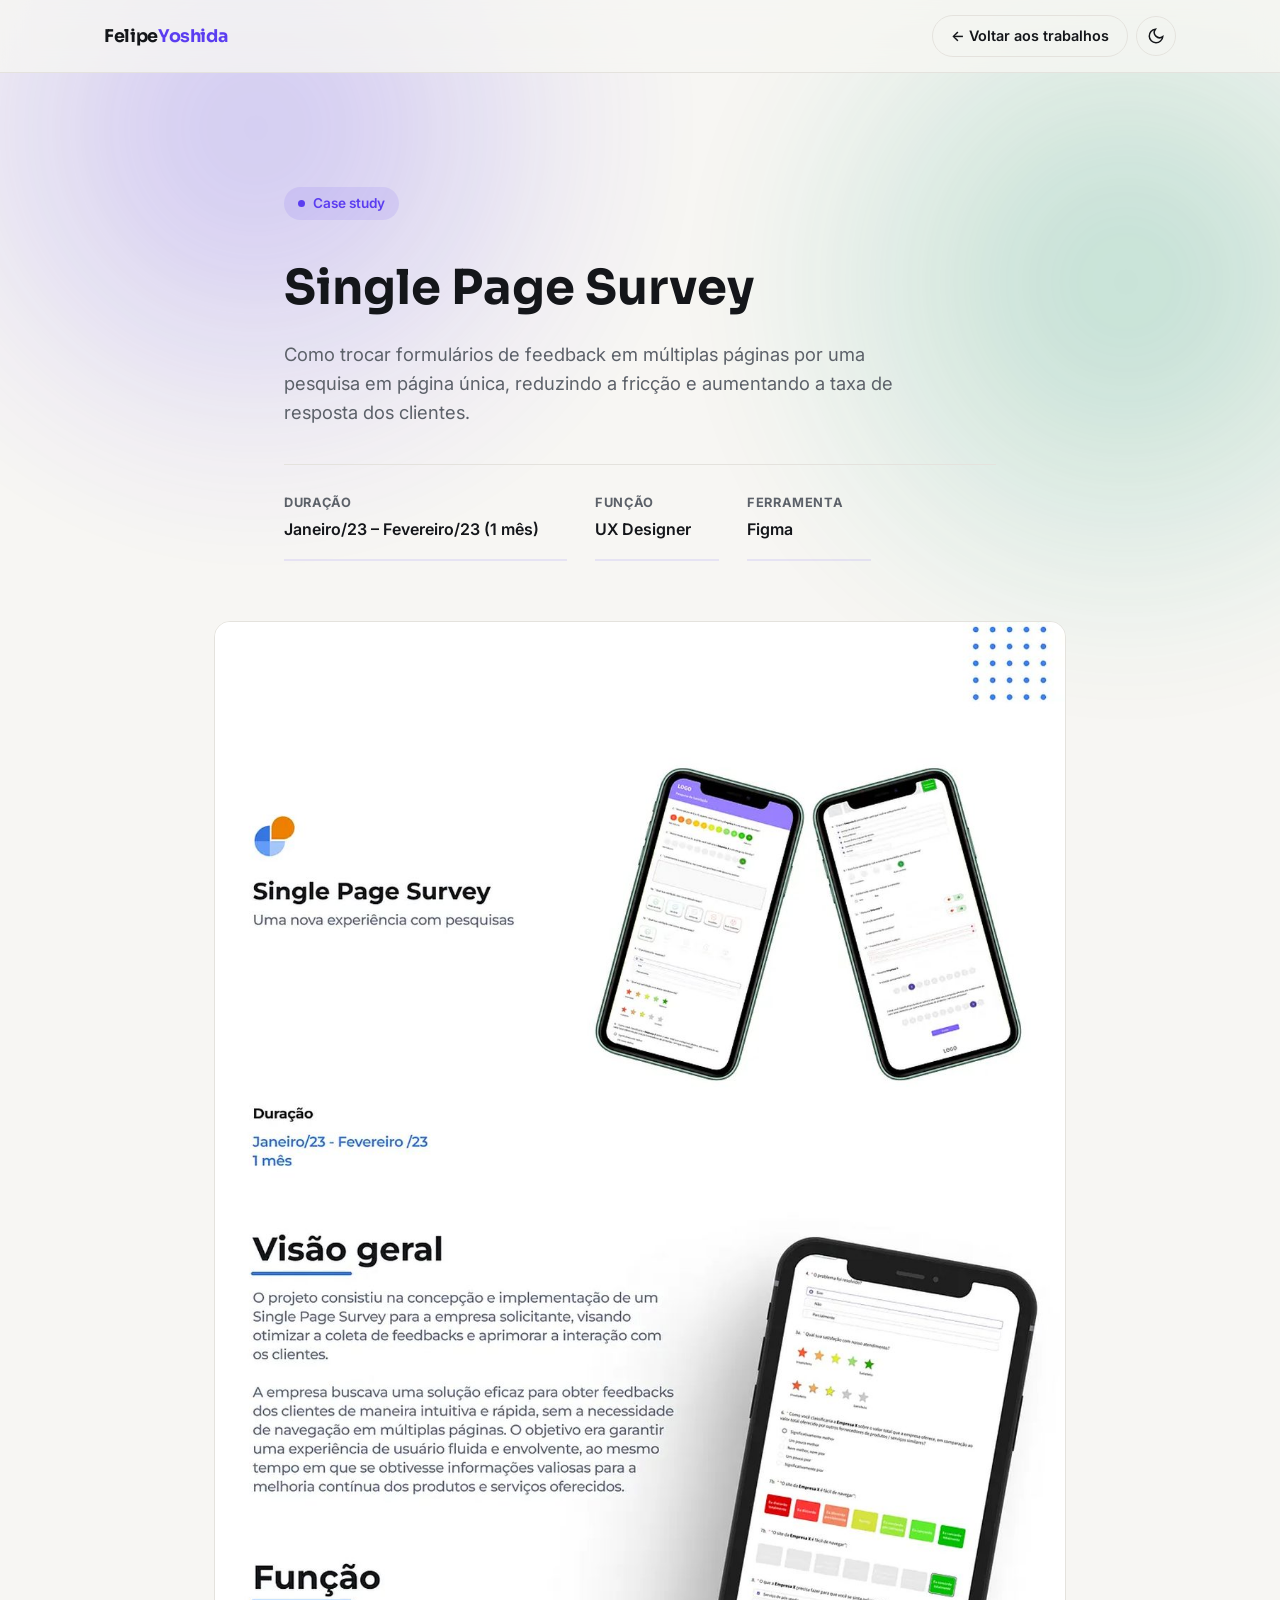
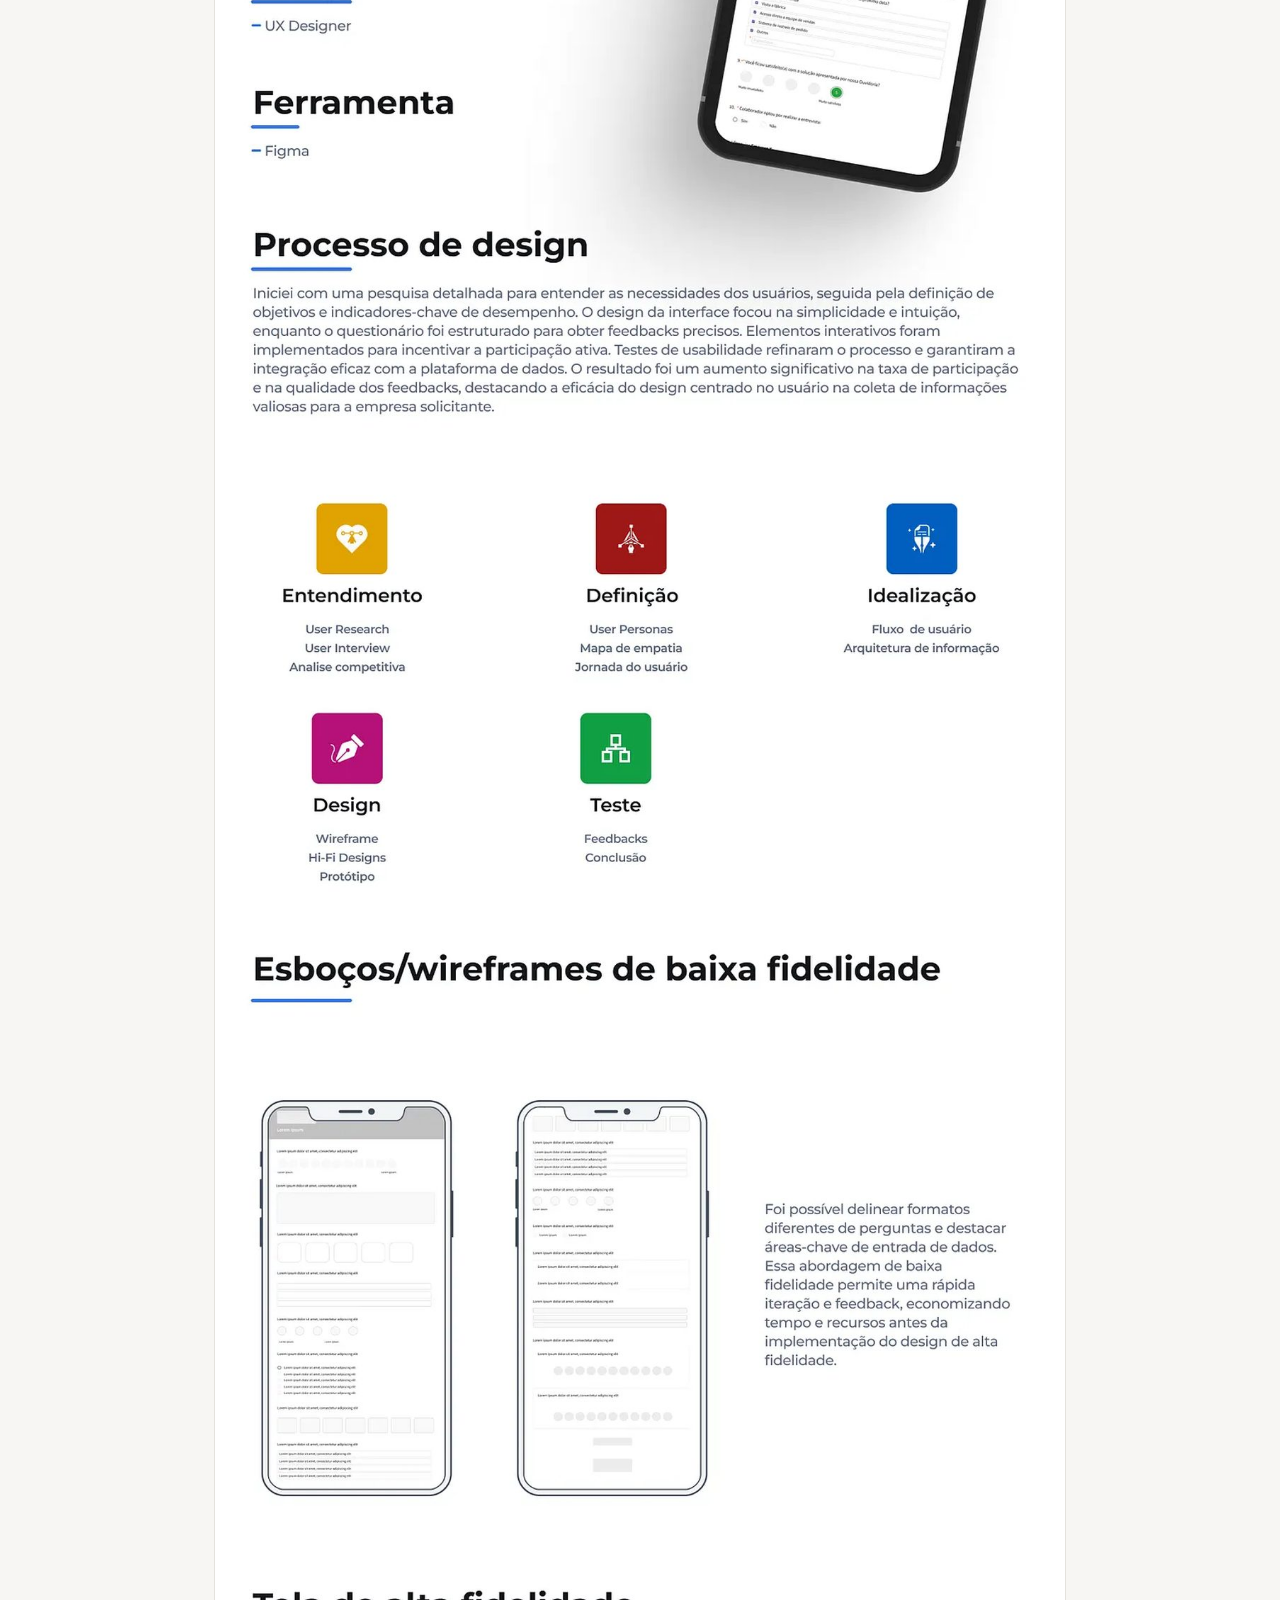
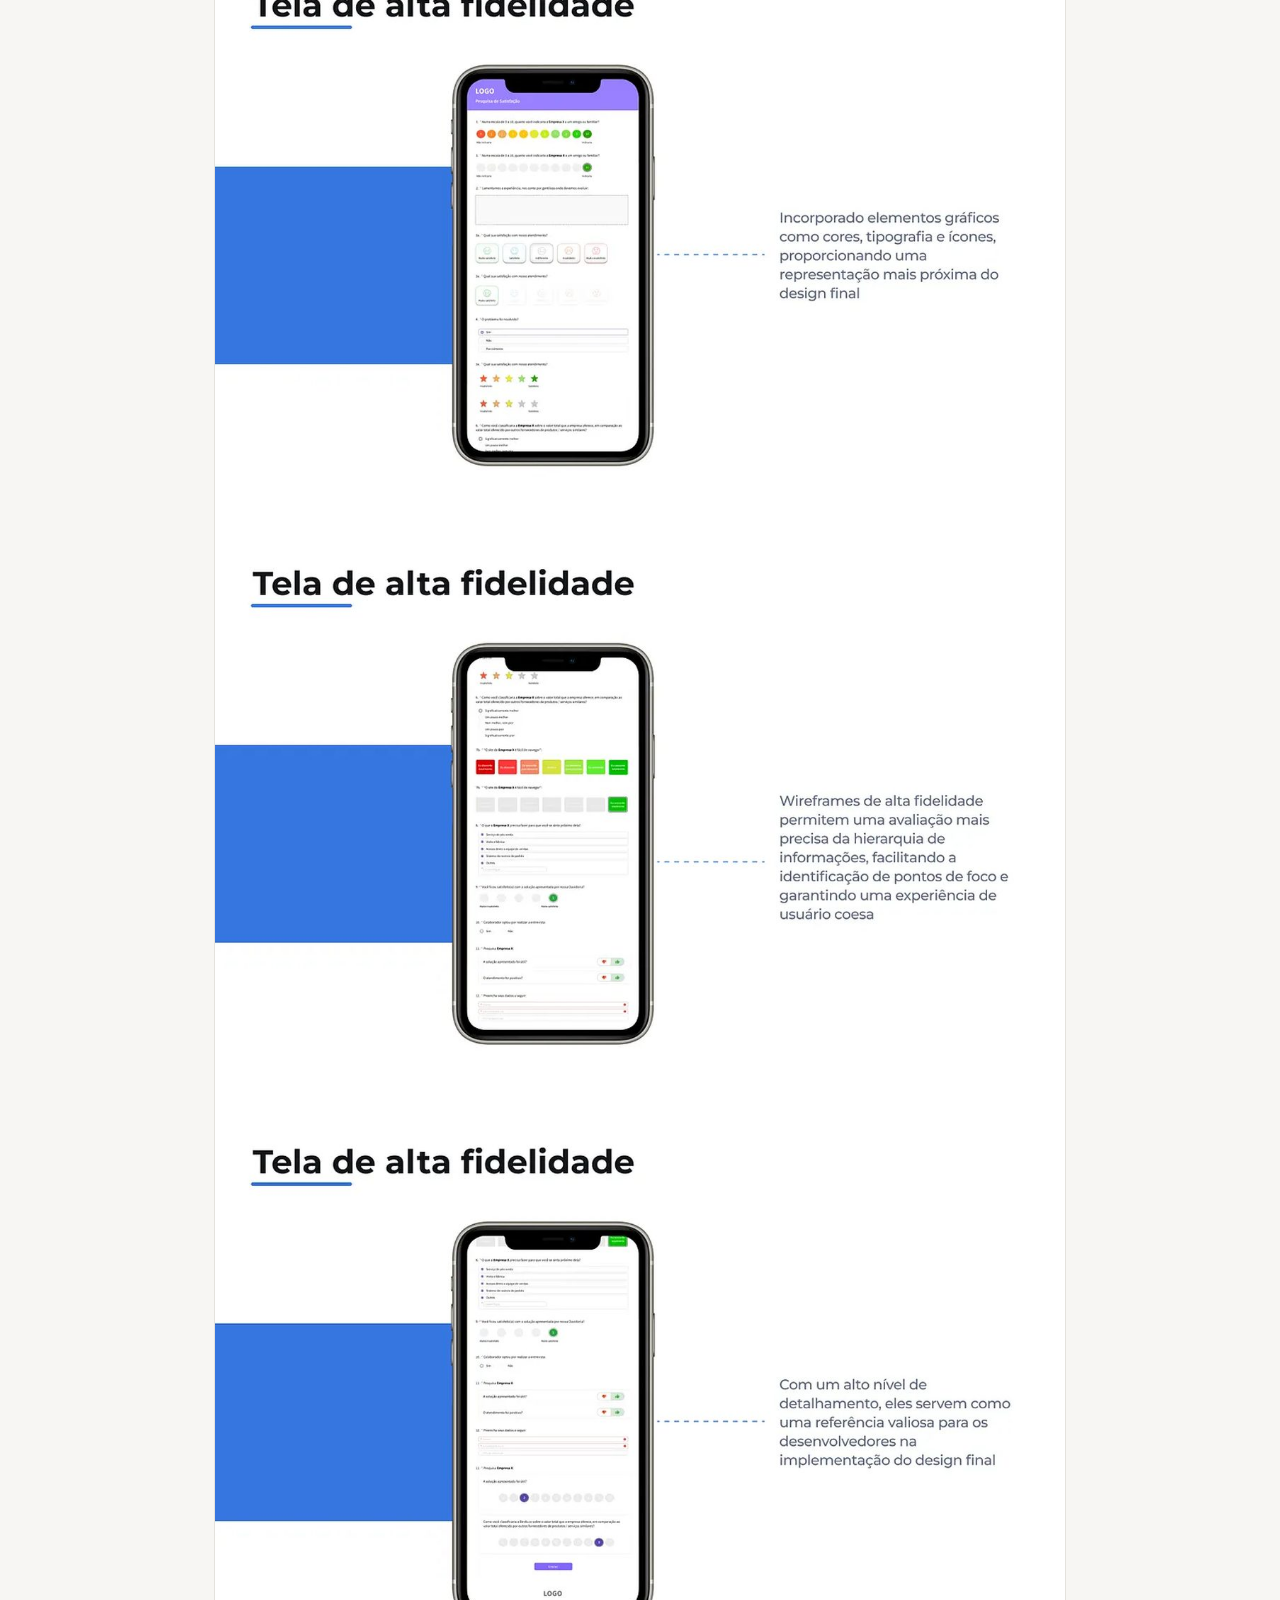
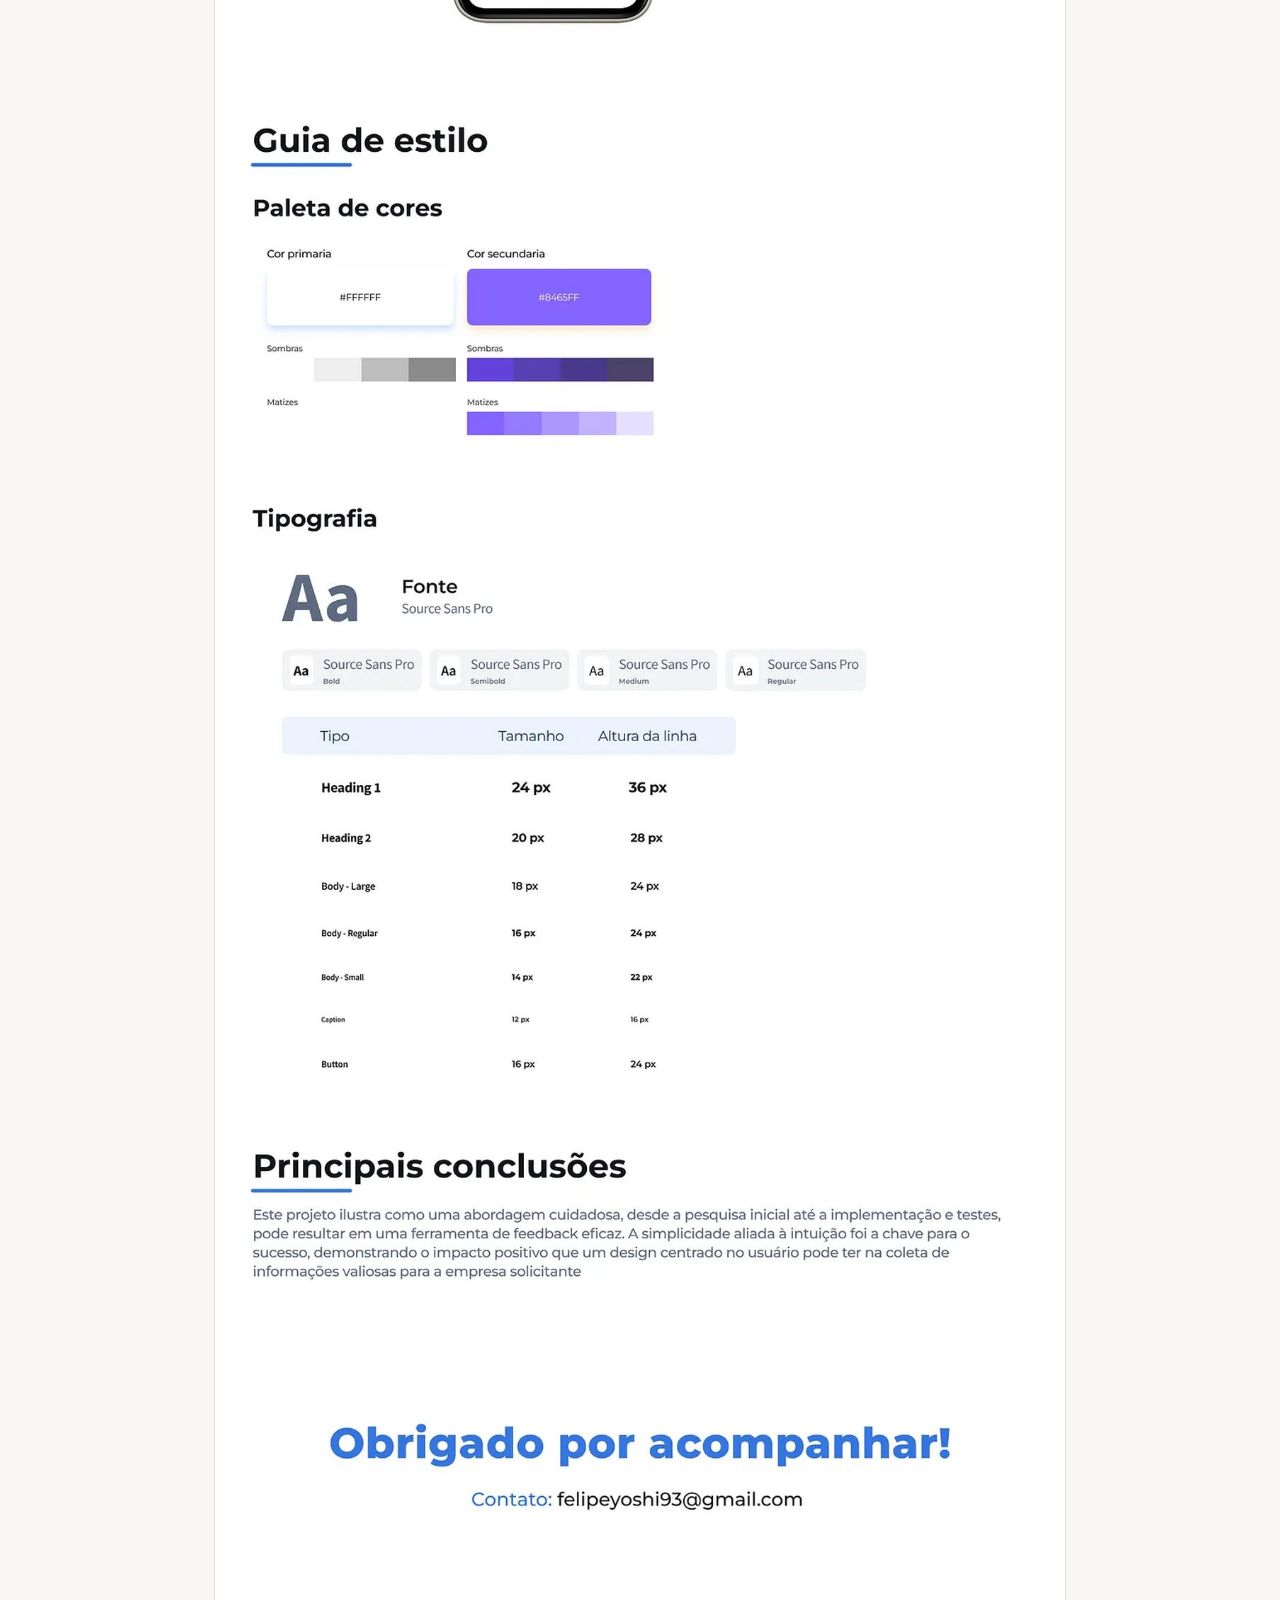
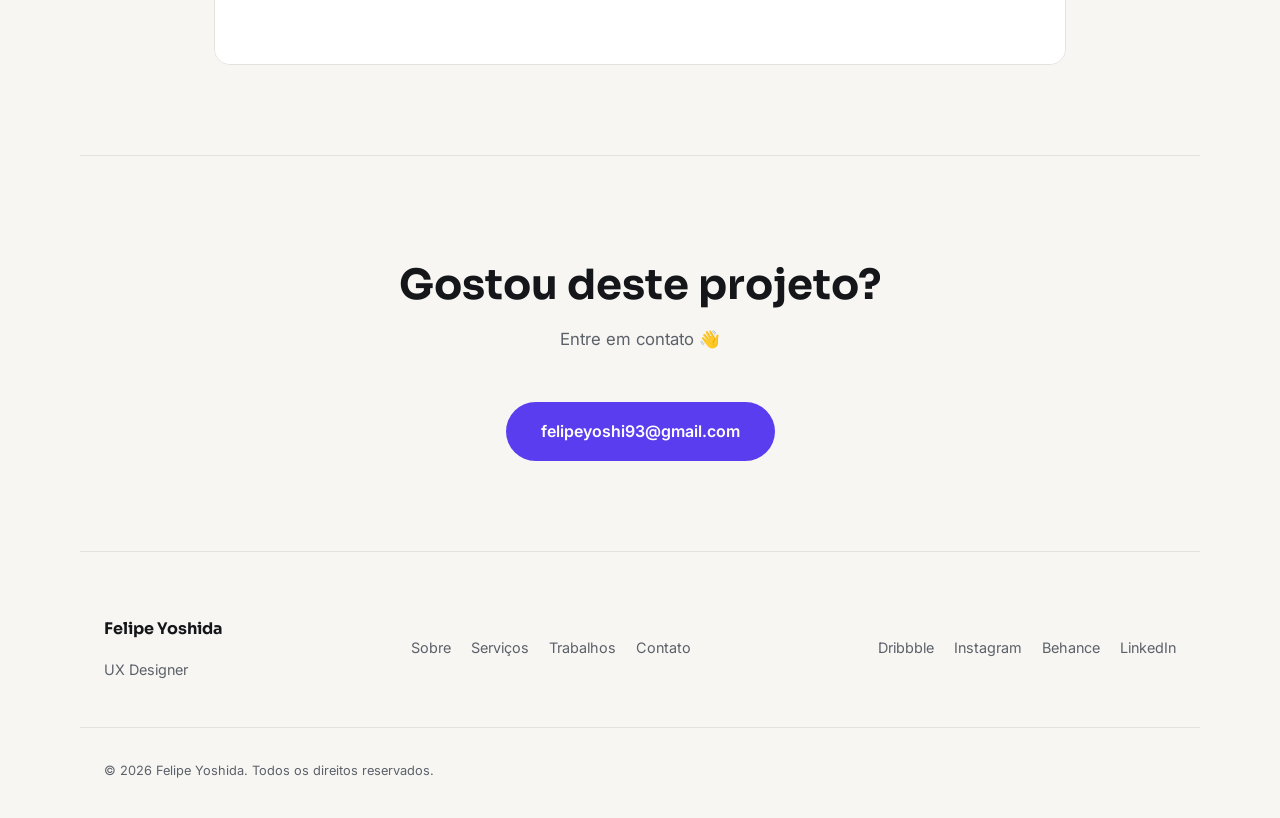
==== trabalhos/projeto-01.html @ 9446026a "Initial commit" ====
<!DOCTYPE html>
<html lang="pt-BR">
<head>
<meta charset="UTF-8">
<meta name="viewport" content="width=device-width, initial-scale=1.0">
<title>Single Page Survey — Case study — Felipe Yoshida</title>
<meta name="description" content="Case study: como um formulário de pesquisa em múltiplas páginas virou uma experiência fluida em página única. Projeto de UX Design por Felipe Yoshida.">

<!-- TROQUE pela URL final do site quando publicar -->
<link rel="canonical" href="https://www.felipeyoshida.com/trabalhos/projeto-01.html">
<meta property="og:type" content="article">
<meta property="og:title" content="Single Page Survey — Case study — Felipe Yoshida">
<meta property="og:description" content="Como um formulário de pesquisa em múltiplas páginas virou uma experiência fluida em página única.">
<meta property="og:url" content="https://www.felipeyoshida.com/trabalhos/projeto-01.html">
<meta property="og:image" content="https://www.felipeyoshida.com/assets/projects/projeto-01-card.jpg">
<meta property="og:locale" content="pt_BR">
<meta name="twitter:card" content="summary_large_image">

<meta name="color-scheme" content="dark light">
<meta name="theme-color" content="#0b0d10" media="(prefers-color-scheme: dark)">
<meta name="theme-color" content="#f7f6f3" media="(prefers-color-scheme: light)">

<link rel="icon" href="data:image/svg+xml,%3Csvg xmlns='http://www.w3.org/2000/svg' viewBox='0 0 32 32'%3E%3Crect width='32' height='32' rx='8' fill='%237c5cff'/%3E%3Ctext x='16' y='22' font-family='sans-serif' font-size='16' font-weight='700' fill='%23ffffff' text-anchor='middle'%3EFY%3C/text%3E%3C/svg%3E">

<link rel="preconnect" href="https://fonts.googleapis.com">
<link rel="preconnect" href="https://fonts.gstatic.com" crossorigin>
<link href="https://fonts.googleapis.com/css2?family=Inter:wght@400;500;600;700;800&family=Sora:wght@600;700;800&display=swap" rel="stylesheet">

<link rel="stylesheet" href="../css/style.css">
</head>
<body>

<a class="skip-link" href="#main-content">Pular para o conteúdo</a>
<div class="scroll-progress" id="scroll-progress" aria-hidden="true"></div>
<div class="noise-overlay" aria-hidden="true"></div>

<header class="site-header">
  <div class="container header-inner">
    <a href="../index.html" class="logo">Felipe<span>Yoshida</span></a>
    <div class="header-actions">
      <a href="../index.html#trabalhos" class="btn btn-ghost case-back">← Voltar aos trabalhos</a>
      <button class="theme-toggle" id="theme-toggle" aria-label="Alternar tema claro/escuro" type="button">
        <svg class="icon icon-sun" viewBox="0 0 24 24" fill="none" stroke="currentColor" stroke-width="2"><circle cx="12" cy="12" r="4"/><path d="M12 2v2M12 20v2M4.9 4.9l1.4 1.4M17.7 17.7l1.4 1.4M2 12h2M20 12h2M4.9 19.1l1.4-1.4M17.7 6.3l1.4-1.4"/></svg>
        <svg class="icon icon-moon" viewBox="0 0 24 24" fill="none" stroke="currentColor" stroke-width="2"><path d="M21 12.8A9 9 0 1 1 11.2 3 7 7 0 0 0 21 12.8Z"/></svg>
      </button>
    </div>
  </div>
</header>

<main id="main-content" tabindex="-1">

  <section class="case-hero container">
    <p class="eyebrow reveal">Case study</p>
    <h1 class="reveal">Single Page Survey</h1>
    <p class="hero-sub reveal">
      Como trocar formulários de feedback em múltiplas páginas por uma pesquisa em página única,
      reduzindo a fricção e aumentando a taxa de resposta dos clientes.
    </p>
    <ul class="about-facts reveal">
      <li><strong>Duração</strong><span>Janeiro/23 – Fevereiro/23 (1 mês)</span></li>
      <li><strong>Função</strong><span>UX Designer</span></li>
      <li><strong>Ferramenta</strong><span>Figma</span></li>
    </ul>
  </section>

  <section class="case-image-section container">
    <img src="../assets/projects/projeto-01-full.jpg" alt="Páginas do case study do projeto Single Page Survey, mostrando visão geral, wireframes de baixa fidelidade, telas de alta fidelidade e guia de estilo." class="case-image reveal" loading="lazy">
  </section>

  <section class="section container contact-section">
    <div class="contact-box reveal">
      <h2>Gostou deste projeto?</h2>
      <p>Entre em contato 👋</p>
      <a href="mailto:felipeyoshi93@gmail.com" class="btn btn-primary btn-lg">felipeyoshi93@gmail.com</a>
    </div>
  </section>

</main>

<footer class="site-footer">
  <div class="container footer-inner">
    <div>
      <p class="footer-name">Felipe Yoshida</p>
      <p class="footer-role">UX Designer</p>
    </div>

    <nav class="footer-nav" aria-label="Navegação do rodapé">
      <a href="../index.html#sobre">Sobre</a>
      <a href="../index.html#servicos">Serviços</a>
      <a href="../index.html#trabalhos">Trabalhos</a>
      <a href="../index.html#contato">Contato</a>
    </nav>

    <div class="footer-social">
      <a href="https://dribbble.com/felipe_yoshida" target="_blank" rel="noopener noreferrer">Dribbble</a>
      <a href="https://www.instagram.com/felipe.tadashi" target="_blank" rel="noopener noreferrer">Instagram</a>
      <a href="https://www.behance.net/felipeyoshida1" target="_blank" rel="noopener noreferrer">Behance</a>
      <a href="https://www.linkedin.com/in/felipe-yoshida" target="_blank" rel="noopener noreferrer">LinkedIn</a>
    </div>
  </div>
  <div class="container footer-bottom">
    <p>© <span id="year"></span> Felipe Yoshida. Todos os direitos reservados.</p>
  </div>
</footer>

<button id="back-to-top" class="back-to-top" aria-label="Voltar ao topo" type="button" hidden>
  <svg viewBox="0 0 24 24" fill="none" stroke="currentColor" stroke-width="2" aria-hidden="true"><path d="M12 19V5M5 12l7-7 7 7"/></svg>
</button>

<script src="../js/script.js"></script>
</body>
</html>
---- css/style.css ----
/* ============================================
   Felipe Yoshida — Portfolio
   ============================================ */

:root {
  --bg: #0b0d10;
  --bg-elevated: #111418;
  --text: #eef0f2;
  --text-muted: #9aa1a9;
  --border: #22262c;
  --accent: #7c5cff;
  --accent-soft: #7c5cff22;
  --accent-text: #0b0d10;
  --accent-2: #4cc9a0;
  --accent-3: #ff6fae;
  --font-display: 'Sora', 'Inter', sans-serif;
  --font-body: 'Inter', sans-serif;
  --radius: 16px;
  --container: 1120px;
  --transition: 0.35s cubic-bezier(.4,0,.2,1);
}

[data-theme="light"] {
  --bg: #f7f6f3;
  --bg-elevated: #ffffff;
  --text: #14161a;
  --text-muted: #5c6169;
  --border: #e4e2dd;
  --accent: #5b3df0;
  --accent-soft: #5b3df01a;
  --accent-text: #ffffff;
  --accent-2: #1f9c74;
  --accent-3: #d94f8c;
}

* { box-sizing: border-box; }
html { scroll-behavior: smooth; }

/* Respeita quem prefere menos movimento na tela (acessibilidade) */
@media (prefers-reduced-motion: reduce) {
  html { scroll-behavior: auto; }
  *, *::before, *::after {
    animation-duration: 0.01ms !important;
    animation-iteration-count: 1 !important;
    transition-duration: 0.01ms !important;
    scroll-behavior: auto !important;
  }
}

/* Link "pular para o conteúdo", só aparece com navegação por teclado */
.skip-link {
  position: fixed;
  top: -60px;
  left: 16px;
  z-index: 1000;
  background: var(--accent);
  color: #fff;
  padding: 12px 20px;
  border-radius: 8px;
  font-weight: 600;
  font-size: 0.9rem;
  transition: top 0.2s ease;
}
.skip-link:focus {
  top: 16px;
}

/* Estado de foco visível e consistente para navegação por teclado */
a:focus-visible,
button:focus-visible {
  outline: 2px solid var(--accent);
  outline-offset: 3px;
  border-radius: 4px;
}

body {
  margin: 0;
  background: var(--bg);
  color: var(--text);
  font-family: var(--font-body);
  line-height: 1.6;
  -webkit-font-smoothing: antialiased;
  transition: background var(--transition), color var(--transition);
}

.container {
  max-width: var(--container);
  margin: 0 auto;
  padding: 0 24px;
}

h1, h2, h3 {
  font-family: var(--font-display);
  font-weight: 700;
  line-height: 1.15;
  margin: 0;
}

a { color: inherit; text-decoration: none; }

.noise-overlay {
  position: fixed;
  inset: 0;
  pointer-events: none;
  z-index: 0;
  overflow: hidden;
  opacity: .8;
}
.noise-overlay::before,
.noise-overlay::after {
  content: "";
  position: absolute;
  width: 60vmax;
  height: 60vmax;
  border-radius: 50%;
  filter: blur(80px);
  opacity: .35;
  will-change: transform;
}
.noise-overlay::before {
  top: -20vmax;
  left: -10vmax;
  background: radial-gradient(circle, var(--accent), transparent 70%);
  animation: mesh-drift-a 26s ease-in-out infinite;
}
.noise-overlay::after {
  top: -8vmax;
  right: -18vmax;
  background: radial-gradient(circle, var(--accent-2), transparent 70%);
  animation: mesh-drift-b 32s ease-in-out infinite;
}
@keyframes mesh-drift-a {
  0%, 100% { transform: translate(0, 0) scale(1); }
  50% { transform: translate(6vmax, 8vmax) scale(1.1); }
}
@keyframes mesh-drift-b {
  0%, 100% { transform: translate(0, 0) scale(1); }
  50% { transform: translate(-7vmax, 6vmax) scale(1.05); }
}

/* ---------- Header ---------- */
.site-header {
  position: sticky;
  top: 0;
  z-index: 100;
  backdrop-filter: blur(14px);
  background: var(--bg); /* fallback para navegadores sem suporte a color-mix() */
  background: color-mix(in srgb, var(--bg) 78%, transparent);
  border-bottom: 1px solid var(--border);
}

.header-inner {
  display: flex;
  align-items: center;
  justify-content: space-between;
  height: 72px;
}

.logo {
  font-family: var(--font-display);
  font-weight: 700;
  font-size: 1.1rem;
  letter-spacing: -0.02em;
}
.logo span { color: var(--accent); }

.main-nav {
  display: flex;
  align-items: center;
  gap: 32px;
  font-size: 0.95rem;
  font-weight: 500;
}

.main-nav a {
  color: var(--text-muted);
  transition: color var(--transition);
}
.main-nav a:hover { color: var(--text); }
.main-nav a.active:not(.nav-cta) { color: var(--accent); }

.nav-cta {
  color: var(--text) !important;
  background: var(--bg-elevated);
  border: 1px solid var(--border);
  padding: 8px 18px;
  border-radius: 999px;
}
.nav-cta:hover { border-color: var(--accent); }

.header-actions {
  display: flex;
  align-items: center;
  gap: 8px;
}

.theme-toggle, .menu-toggle {
  background: none;
  border: 1px solid var(--border);
  border-radius: 999px;
  width: 40px;
  height: 40px;
  display: flex;
  align-items: center;
  justify-content: center;
  cursor: pointer;
  color: var(--text);
}

.theme-toggle .icon { width: 18px; height: 18px; }
.theme-toggle .icon-moon { display: none; }
[data-theme="light"] .theme-toggle .icon-sun { display: none; }
[data-theme="light"] .theme-toggle .icon-moon { display: block; }

.menu-toggle {
  display: none;
  flex-direction: column;
  gap: 4px;
}
.menu-toggle span {
  width: 18px;
  height: 2px;
  background: var(--text);
  border-radius: 2px;
  transition: var(--transition);
}

/* ---------- Scroll progress bar ---------- */
.scroll-progress {
  position: fixed;
  top: 0;
  left: 0;
  height: 3px;
  width: 0%;
  background: var(--accent);
  z-index: 200;
  transition: width 0.1s linear;
}

/* ---------- Hero ---------- */
.hero {
  position: relative;
  z-index: 1;
  padding: 140px 24px 100px;
  max-width: 900px;
  overflow: visible;
}

.hero-visual {
  position: absolute;
  top: 90px;
  right: -20px;
  width: 280px;
  opacity: 0.95;
  filter: drop-shadow(0 30px 60px rgba(0,0,0,0.25));
  transform: rotate(4deg);
  animation: hero-float 6s ease-in-out infinite;
}
@keyframes hero-float {
  0%, 100% { transform: rotate(4deg) translateY(0); }
  50% { transform: rotate(4deg) translateY(-14px); }
}
.hero-visual svg {
  width: 100%;
  height: auto;
  display: block;
  border-radius: var(--radius);
}
@media (max-width: 1180px) {
  .hero-visual { display: none; }
}

.eyebrow {
  display: inline-flex;
  align-items: center;
  gap: 8px;
  font-size: 0.85rem;
  font-weight: 600;
  color: var(--accent);
  background: var(--accent-soft);
  padding: 6px 14px;
  border-radius: 999px;
  margin-bottom: 24px;
}
.eyebrow::before {
  content: "";
  width: 7px; height: 7px;
  background: var(--accent);
  border-radius: 50%;
}

.hero h1 {
  font-size: clamp(2.2rem, 5vw, 3.6rem);
  letter-spacing: -0.02em;
}
.highlight { color: var(--accent); }

.hero-sub {
  margin-top: 24px;
  font-size: 1.15rem;
  color: var(--text-muted);
  max-width: 620px;
}

.hero-actions {
  display: flex;
  gap: 16px;
  margin-top: 36px;
  flex-wrap: wrap;
}

.btn {
  display: inline-flex;
  align-items: center;
  justify-content: center;
  padding: 14px 28px;
  border-radius: 999px;
  font-weight: 600;
  font-size: 0.95rem;
  transition: transform var(--transition), background var(--transition), border-color var(--transition);
  border: 1px solid transparent;
}
.btn:hover { transform: translateY(-2px); }

.btn-primary {
  background: var(--accent);
  color: var(--accent-text);
}
.btn-primary:hover { opacity: 0.92; }

.btn-ghost {
  border-color: var(--border);
  color: var(--text);
}
.btn-ghost:hover { border-color: var(--accent); }

.btn-lg { padding: 16px 34px; font-size: 1rem; }

.cv-link {
  display: inline-flex;
  align-items: center;
  gap: 8px;
  padding: 14px 8px;
  font-weight: 600;
  font-size: 0.95rem;
  color: var(--text-muted);
  border-bottom: 1px solid transparent;
  transition: color var(--transition), border-color var(--transition), transform var(--transition);
}
.cv-link svg { width: 18px; height: 18px; flex-shrink: 0; }
.cv-link:hover {
  color: var(--accent);
  border-color: var(--accent);
  transform: translateY(-2px);
}

.hero-meta {
  margin-top: 40px;
  display: flex;
  align-items: center;
  gap: 10px;
  color: var(--text-muted);
  font-size: 0.9rem;
}
.hero-meta a { border-bottom: 1px solid var(--border); }
.hero-meta a:hover { border-color: var(--accent); color: var(--accent); }
.divider { opacity: 0.5; }

/* ---------- Faixa "marquee" de destaques ---------- */
.marquee {
  position: relative;
  z-index: 1;
  overflow: hidden;
  border-top: 1px solid var(--border);
  border-bottom: 1px solid var(--border);
  background: var(--bg-elevated);
  padding: 18px 0;
}
.marquee-track {
  display: flex;
  align-items: center;
  gap: 16px;
  width: max-content;
  white-space: nowrap;
  animation: marquee-scroll 32s linear infinite;
}
.marquee-track span {
  font-family: var(--font-display);
  font-size: 0.95rem;
  font-weight: 600;
  color: var(--text-muted);
  letter-spacing: 0.02em;
}
.marquee-dot { color: var(--accent); font-weight: 700; }
@keyframes marquee-scroll {
  from { transform: translateX(0); }
  to { transform: translateX(-50%); }
}

/* ---------- Sections ---------- */
.section {
  position: relative;
  z-index: 1;
  padding: 90px 24px;
  border-top: 1px solid var(--border);
}

.section-head {
  margin-bottom: 48px;
  max-width: 640px;
}

.section-num {
  display: block;
  font-family: var(--font-display);
  font-size: 0.85rem;
  color: var(--accent);
  font-weight: 700;
  margin-bottom: 12px;
  letter-spacing: 0.05em;
}

.section-head h2 {
  font-size: clamp(1.8rem, 3.5vw, 2.6rem);
}

.section-lede {
  margin-top: 14px;
  color: var(--text-muted);
  font-size: 1.05rem;
}

.section-head--split {
  display: flex;
  align-items: center;
  justify-content: space-between;
  gap: 40px;
  max-width: none;
}
.section-head--split > div:first-child { max-width: 520px; }

.section-visual {
  flex-shrink: 0;
  width: 220px;
}
.section-visual svg {
  width: 100%;
  height: auto;
  display: block;
  filter: drop-shadow(0 20px 40px rgba(0,0,0,0.18));
}
@media (max-width: 900px) {
  .section-head--split { flex-direction: column; align-items: flex-start; }
  .section-visual { display: none; }
}

/* ---------- About ---------- */
.about-grid {
  display: grid;
  grid-template-columns: 300px 1fr;
  gap: 48px;
  align-items: start;
}

.about-photo-wrap {
  position: relative;
}
.about-photo-wrap::before {
  content: "";
  position: absolute;
  top: 20px;
  left: -20px;
  width: 100%;
  height: 100%;
  border-radius: var(--radius);
  background-image: radial-gradient(var(--accent) 1.6px, transparent 1.6px);
  background-size: 14px 14px;
  opacity: 0.35;
  z-index: -1;
}
.about-photo {
  border-radius: var(--radius);
  overflow: hidden;
  border: 1px solid var(--border);
  background: var(--bg-elevated);
  position: relative;
}
.about-photo img {
  width: 100%;
  display: block;
  aspect-ratio: 4 / 3.7;
  object-fit: cover;
  filter: grayscale(1) contrast(1.02);
}

.about-content {
  display: flex;
  flex-direction: column;
  gap: 32px;
}

.about-text {
  font-size: 1.1rem;
  color: var(--text-muted);
}
.about-text em { color: var(--text); font-style: normal; opacity: 0.7; font-size: 0.95rem; }

.about-facts {
  list-style: none;
  margin: 0;
  padding: 0;
  display: flex;
  flex-wrap: wrap;
  gap: 28px;
}
.about-facts li {
  display: flex;
  flex-direction: column;
  gap: 4px;
  padding-bottom: 16px;
  padding-right: 28px;
  border-bottom: 2px solid var(--accent-soft);
}
.about-facts strong {
  font-size: 0.8rem;
  text-transform: uppercase;
  letter-spacing: 0.05em;
  color: var(--text-muted);
}
.about-facts span { font-weight: 600; }

/* Tint alternado entre seções, pra dar mais ritmo à página.
   Essa seção tem um .container aninhado dentro dela (em vez de acumular
   as duas classes no mesmo elemento) para o fundo poder ir de ponta a
   ponta da tela; por isso zeramos o padding horizontal duplicado aqui. */
.section-tint {
  background: var(--bg-elevated);
  padding-left: 0;
  padding-right: 0;
}

/* ---------- Experiência (timeline) ---------- */
.experience {
  margin-top: 64px;
  padding-top: 48px;
  border-top: 1px solid var(--border);
}
.experience-title {
  font-family: var(--font-body);
  font-size: 0.85rem;
  font-weight: 700;
  text-transform: uppercase;
  letter-spacing: 0.08em;
  color: var(--text-muted);
  margin: 0 0 32px;
}
.timeline {
  list-style: none;
  margin: 0;
  padding: 0;
  position: relative;
}
.timeline::before {
  content: "";
  position: absolute;
  left: 5px;
  top: 6px;
  bottom: 6px;
  width: 2px;
  background: var(--border);
}
.timeline-item {
  position: relative;
  padding-left: 32px;
  padding-bottom: 32px;
}
.timeline-item:last-child { padding-bottom: 0; }
.timeline-marker {
  position: absolute;
  left: 0;
  top: 4px;
  width: 12px;
  height: 12px;
  border-radius: 50%;
  background: var(--accent);
  border: 3px solid var(--bg);
  box-shadow: 0 0 0 2px var(--border);
}
.timeline-head {
  display: flex;
  align-items: baseline;
  gap: 12px;
  flex-wrap: wrap;
}
.timeline-head strong { font-size: 1.05rem; }
.timeline-period {
  font-size: 0.82rem;
  color: var(--text-muted);
  white-space: nowrap;
}
.timeline-content p {
  margin: 6px 0 0;
  color: var(--text-muted);
  font-size: 0.95rem;
}

.role-highlights {
  display: grid;
  grid-template-columns: 1fr 1fr;
  gap: 10px;
  margin-top: 16px;
}
@media (max-width: 640px) {
  .role-highlights { grid-template-columns: 1fr; }
}
.role-highlight {
  display: flex;
  align-items: flex-start;
  gap: 10px;
  padding: 12px 14px;
  border-radius: 12px;
  border: 1px solid var(--border);
  background: var(--bg-elevated);
}
.role-highlight-icon {
  flex-shrink: 0;
  width: 30px;
  height: 30px;
  border-radius: 8px;
  background: var(--accent-soft);
  color: var(--accent);
  display: flex;
  align-items: center;
  justify-content: center;
}
.role-highlight-icon svg { width: 16px; height: 16px; }
.role-highlight span:last-child {
  font-size: 0.85rem;
  color: var(--text);
  line-height: 1.4;
}

/* ---------- Certificados ---------- */
.certifications {
  margin-top: 48px;
  padding-top: 48px;
  border-top: 1px solid var(--border);
}
.cert-list {
  list-style: none;
  margin: 0;
  padding: 0;
  display: flex;
  flex-wrap: wrap;
  gap: 12px;
}
.cert-chip {
  display: inline-flex;
  align-items: center;
  gap: 8px;
  padding: 10px 18px;
  border-radius: 999px;
  border: 1px solid var(--border);
  background: var(--bg-elevated);
  font-size: 0.88rem;
  font-weight: 500;
  color: var(--text);
  transition: border-color var(--transition), transform var(--transition);
}
.cert-chip:hover {
  border-color: var(--accent);
  transform: translateY(-2px);
}
.cert-chip svg {
  width: 16px;
  height: 16px;
  color: var(--accent);
  flex-shrink: 0;
}

/* ---------- Figma no dia a dia ---------- */
.figma-grid {
  display: grid;
  grid-template-columns: repeat(3, 1fr);
  gap: 20px;
  margin-top: 48px;
}
.figma-card {
  background: var(--bg);
  border: 1px solid var(--border);
  border-radius: var(--radius);
  padding: 28px;
  transition: transform var(--transition), border-color var(--transition), box-shadow var(--transition);
}
.figma-card:hover {
  transform: translateY(-4px);
  border-color: var(--accent-2);
}
.figma-icon {
  display: inline-flex;
  align-items: center;
  justify-content: center;
  width: 44px;
  height: 44px;
  border-radius: 12px;
  background: color-mix(in srgb, var(--accent-2) 16%, transparent);
  color: var(--accent-2);
  margin-bottom: 18px;
}
.figma-icon svg { width: 22px; height: 22px; }
.figma-card h3 { font-size: 1.05rem; margin-bottom: 8px; }
.figma-card p { color: var(--text-muted); font-size: 0.92rem; margin: 0; }

/* ---------- Services ---------- */
.services-grid {
  display: grid;
  grid-template-columns: repeat(3, 1fr);
  gap: 20px;
}

.service-card {
  background: var(--bg);
  border: 1px solid var(--border);
  border-radius: var(--radius);
  padding: 28px;
  transition: transform var(--transition), border-color var(--transition), box-shadow var(--transition);
}
.service-card:hover {
  transform: translateY(-4px);
  border-color: var(--accent);
  box-shadow: 0 16px 32px rgba(0,0,0,0.12);
}
.service-icon {
  width: 44px;
  height: 44px;
  border-radius: 12px;
  display: flex;
  align-items: center;
  justify-content: center;
  background: var(--accent-soft);
  color: var(--accent);
}
.service-icon svg { width: 22px; height: 22px; }
.service-card h3 {
  margin-top: 18px;
  font-size: 1.15rem;
}
.service-card p {
  margin-top: 10px;
  color: var(--text-muted);
  font-size: 0.95rem;
}

/* ---------- Work ---------- */
.work-grid {
  display: grid;
  grid-template-columns: repeat(3, 1fr);
  gap: 24px;
}

.work-card {
  background: var(--bg-elevated);
  border: 1px solid var(--border);
  border-radius: var(--radius);
  overflow: hidden;
  transition: transform var(--transition), border-color var(--transition);
}
.work-card:hover {
  transform: translateY(-6px);
  border-color: var(--accent);
}

.work-thumb {
  aspect-ratio: 4 / 3;
  background-color: #f4f3f0;
  background-size: cover;
  background-position: top center;
  border-bottom: 1px solid var(--border);
  position: relative;
  transform: scale(1);
  transition: transform 0.6s ease;
}
.work-card:hover .work-thumb {
  transform: scale(1.08);
}

.work-info { padding: 22px; }
.work-info h3 { font-size: 1.1rem; }
.work-info p {
  margin-top: 8px;
  color: var(--text-muted);
  font-size: 0.92rem;
}
.work-info a {
  display: inline-block;
  margin-top: 14px;
  font-weight: 600;
  font-size: 0.9rem;
  color: var(--accent);
}

.work-all {
  margin-top: 40px;
  text-align: center;
}

/* ---------- Contact ---------- */
.contact-section { border-bottom: 1px solid var(--border); }
.contact-box {
  text-align: center;
  max-width: 640px;
  margin: 0 auto;
  display: flex;
  flex-direction: column;
  align-items: center;
}
.contact-box h2 {
  margin-top: 16px;
  font-size: clamp(1.8rem, 4vw, 2.6rem);
}
.contact-box p {
  margin-top: 16px;
  color: var(--text-muted);
  font-size: 1.05rem;
}
.contact-box .btn { margin-top: 32px; }

/* ---------- Footer ---------- */
.site-footer {
  position: relative;
  z-index: 1;
  padding: 48px 0 24px;
}
.footer-inner {
  display: flex;
  justify-content: space-between;
  align-items: center;
  flex-wrap: wrap;
  gap: 24px;
  padding-bottom: 32px;
}
.footer-name { font-weight: 700; font-family: var(--font-display); }
.footer-role { color: var(--text-muted); font-size: 0.9rem; margin-top: 4px; }

.footer-nav, .footer-social {
  display: flex;
  gap: 20px;
  font-size: 0.9rem;
  color: var(--text-muted);
  flex-wrap: wrap;
}
.footer-nav a:hover, .footer-social a:hover { color: var(--accent); }

.footer-bottom {
  border-top: 1px solid var(--border);
  padding-top: 20px;
  font-size: 0.8rem;
  color: var(--text-muted);
}

/* ---------- Reveal animation ----------
   Por padrão o conteúdo fica visível (funciona mesmo sem JS).
   Só ganha a animação de entrada se o JS carregar e marcar <html class="js">. */
.reveal {
  opacity: 1;
  transform: none;
}
html.js .reveal {
  opacity: 0;
  transform: translateY(16px);
  transition: opacity 0.6s ease, transform 0.6s ease;
  transition-delay: calc(var(--stagger-i, 0) * 70ms);
}
html.js .reveal.is-visible {
  opacity: 1;
  transform: translateY(0);
}

/* ---------- Páginas de case study (trabalhos/) ---------- */
.case-back {
  padding: 8px 18px;
  font-size: 0.9rem;
}
.case-hero {
  padding: 100px 24px 60px;
  max-width: 760px;
}
.case-hero h1 {
  margin-top: 16px;
  font-size: clamp(2rem, 4.5vw, 3rem);
}
.case-hero .about-facts {
  margin-top: 36px;
  padding-top: 28px;
  border-top: 1px solid var(--border);
}
.case-image-section {
  padding: 0 24px 90px;
  max-width: 900px;
}
.case-image {
  width: 100%;
  display: block;
  border-radius: var(--radius);
  border: 1px solid var(--border);
}

/* ---------- Back to top ---------- */
.back-to-top {
  position: fixed;
  right: 24px;
  bottom: 24px;
  z-index: 90;
  width: 44px;
  height: 44px;
  border-radius: 50%;
  border: 1px solid var(--border);
  background: var(--bg-elevated);
  color: var(--text);
  display: flex;
  align-items: center;
  justify-content: center;
  cursor: pointer;
  opacity: 0;
  transform: translateY(8px);
  transition: opacity var(--transition), transform var(--transition), border-color var(--transition);
  box-shadow: 0 8px 24px rgba(0,0,0,0.18);
}
.back-to-top.is-shown {
  opacity: 1;
  transform: translateY(0);
}
.back-to-top:hover { border-color: var(--accent); }
.back-to-top svg { width: 18px; height: 18px; }
.back-to-top[hidden] { display: none; }

/* ---------- Responsive ---------- */
@media (max-width: 860px) {
  .about-grid, .services-grid, .work-grid, .figma-grid {
    grid-template-columns: 1fr;
  }
  .main-nav {
    position: fixed;
    top: 72px;
    left: 0;
    right: 0;
    background: var(--bg-elevated);
    border-bottom: 1px solid var(--border);
    flex-direction: column;
    align-items: flex-start;
    gap: 0;
    padding: 8px 24px 20px;
    transform: translateY(-8px);
    opacity: 0;
    pointer-events: none;
    transition: var(--transition);
  }
  .main-nav.is-open {
    transform: translateY(0);
    opacity: 1;
    pointer-events: auto;
  }
  .main-nav a {
    width: 100%;
    padding: 14px 0;
    border-bottom: 1px solid var(--border);
  }
  .nav-cta {
    margin-top: 12px;
    text-align: center;
  }
  .menu-toggle { display: flex; }
  .hero { padding: 110px 24px 70px; }
}

@media (max-width: 480px) {
  .hero-actions { flex-direction: column; }
  .btn { width: 100%; }
}
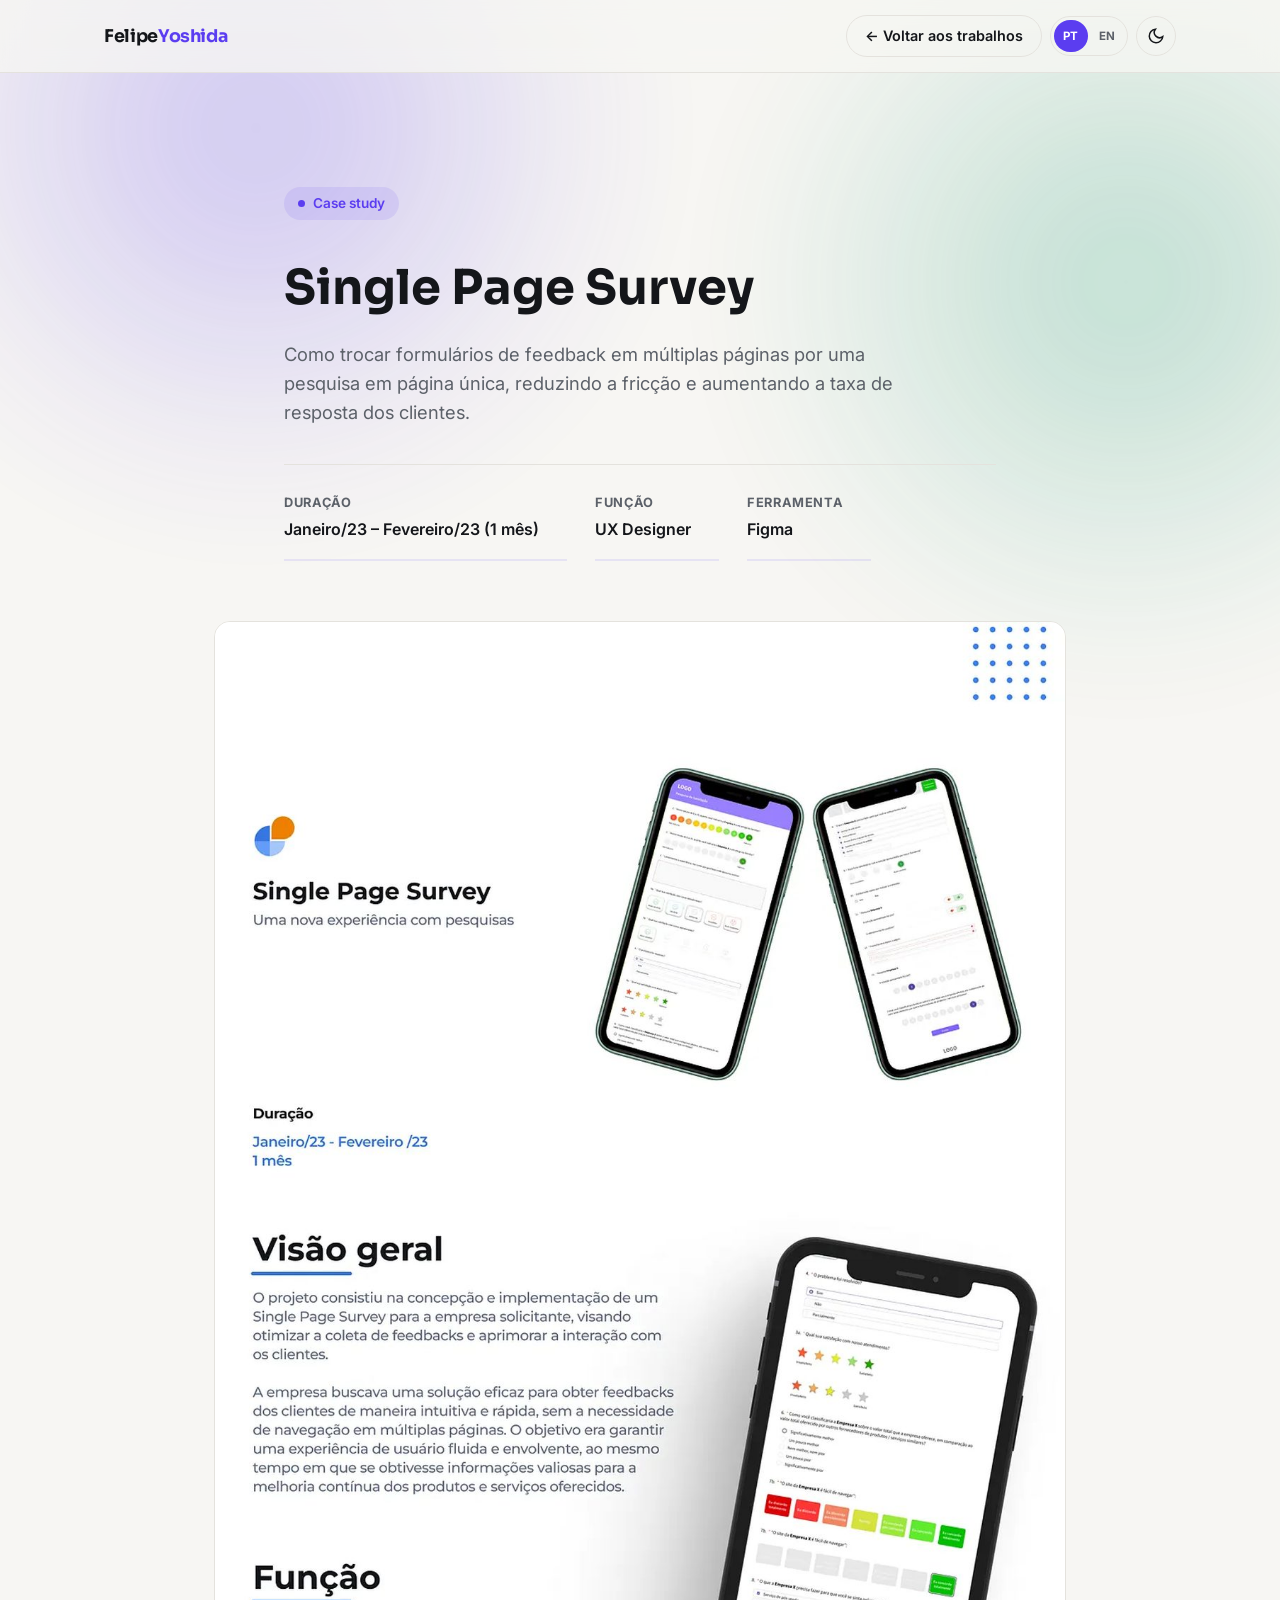
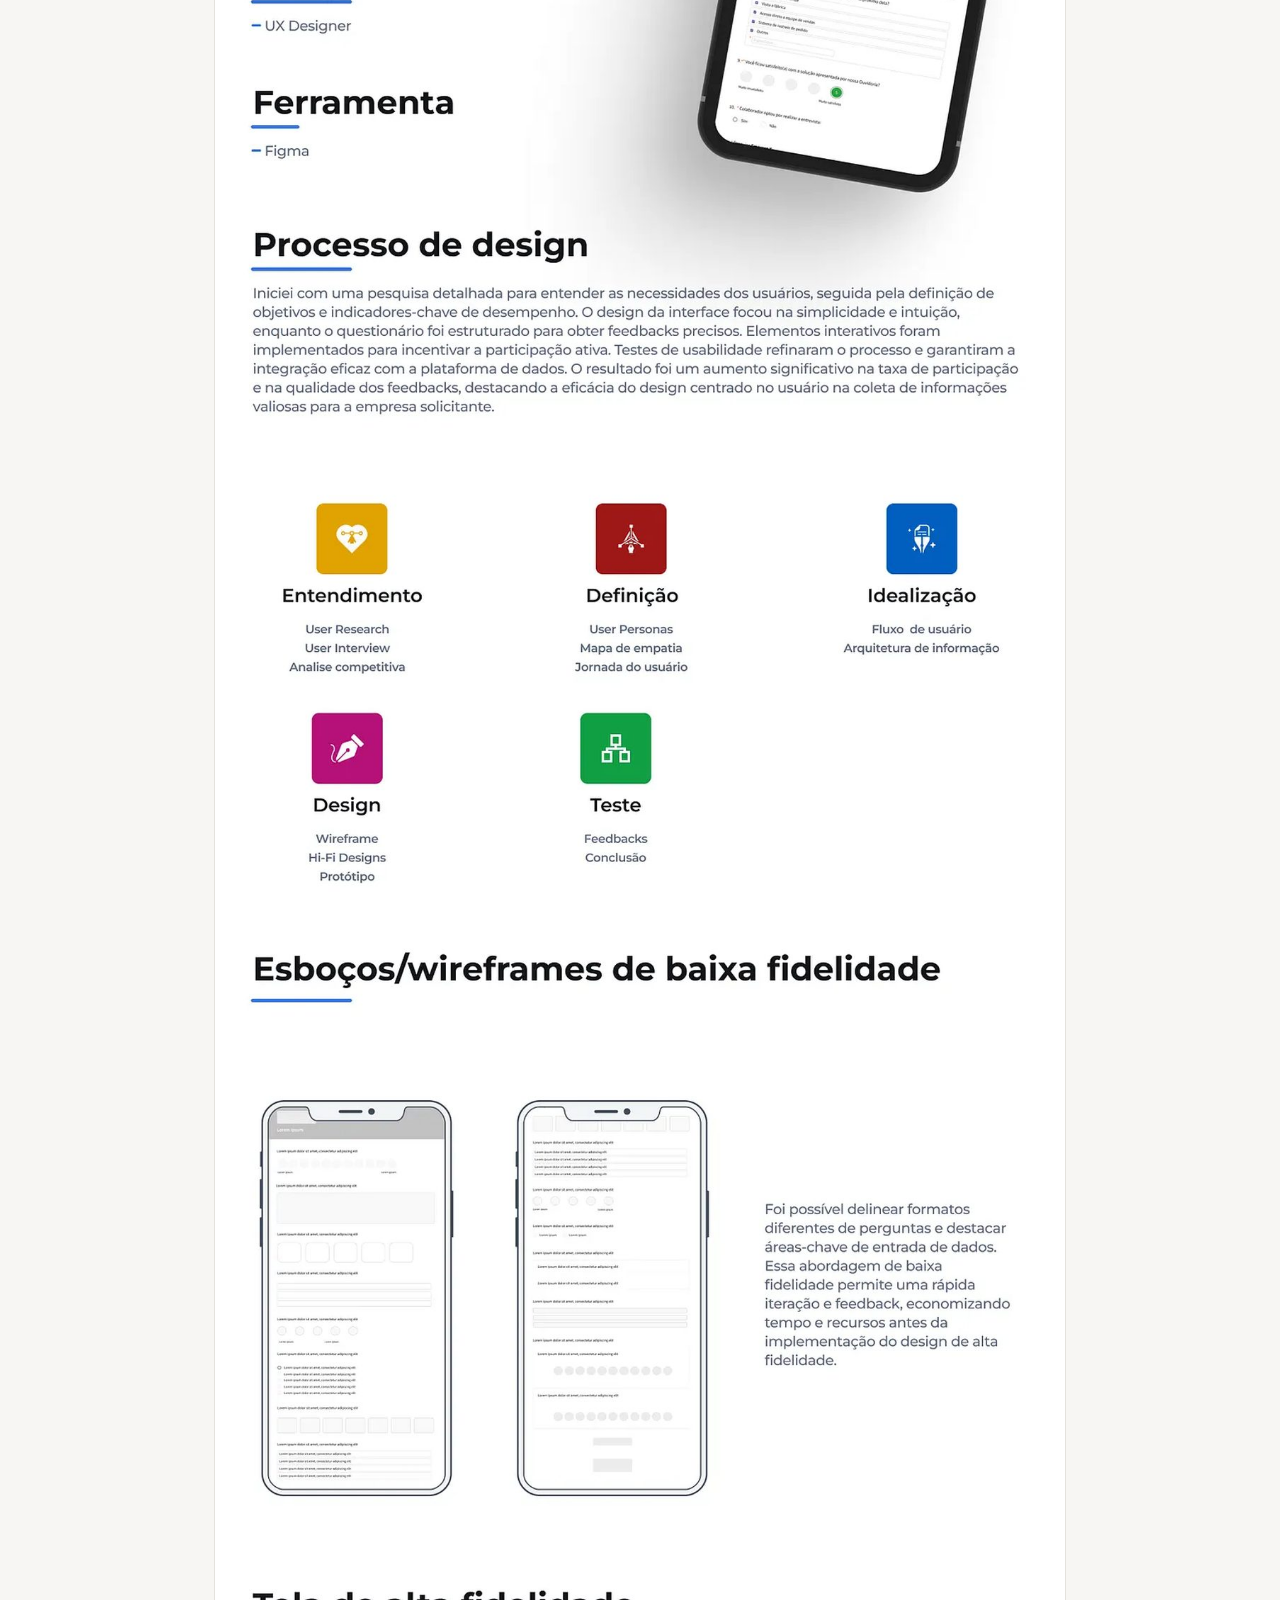
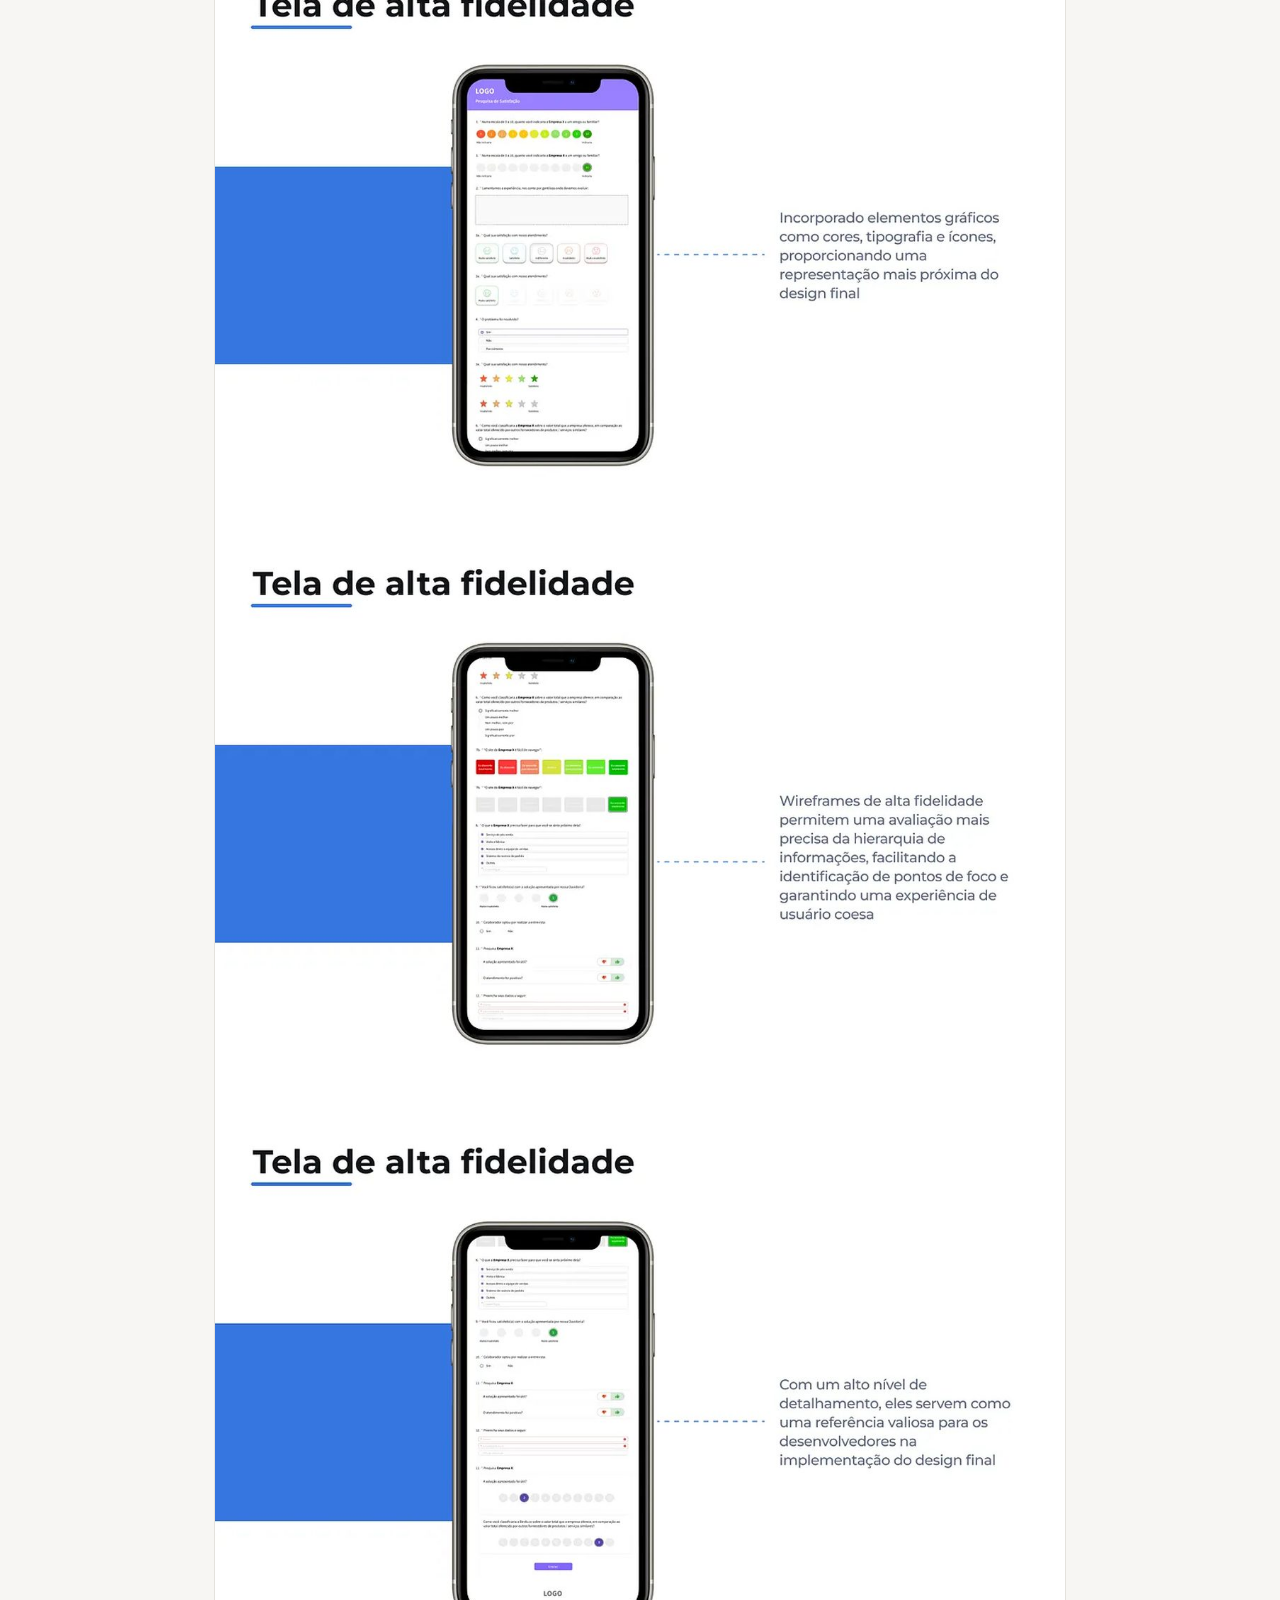
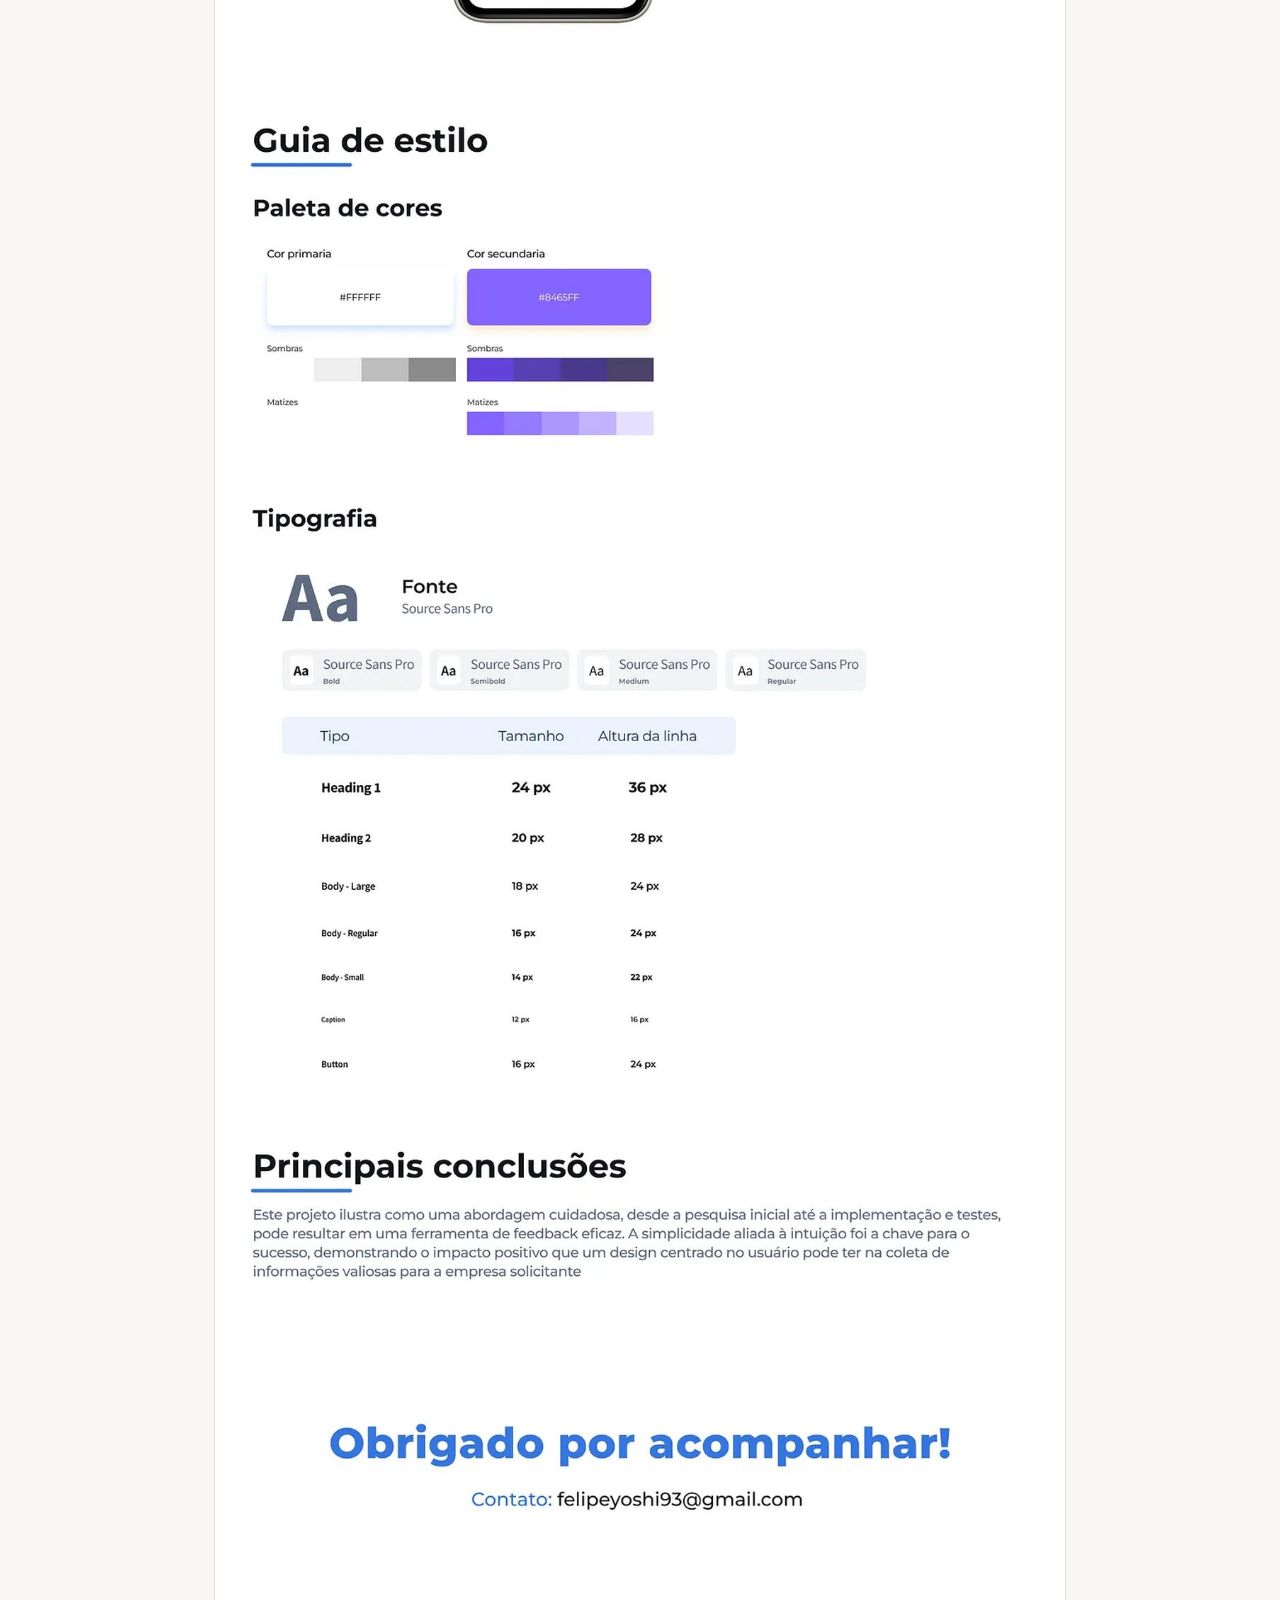
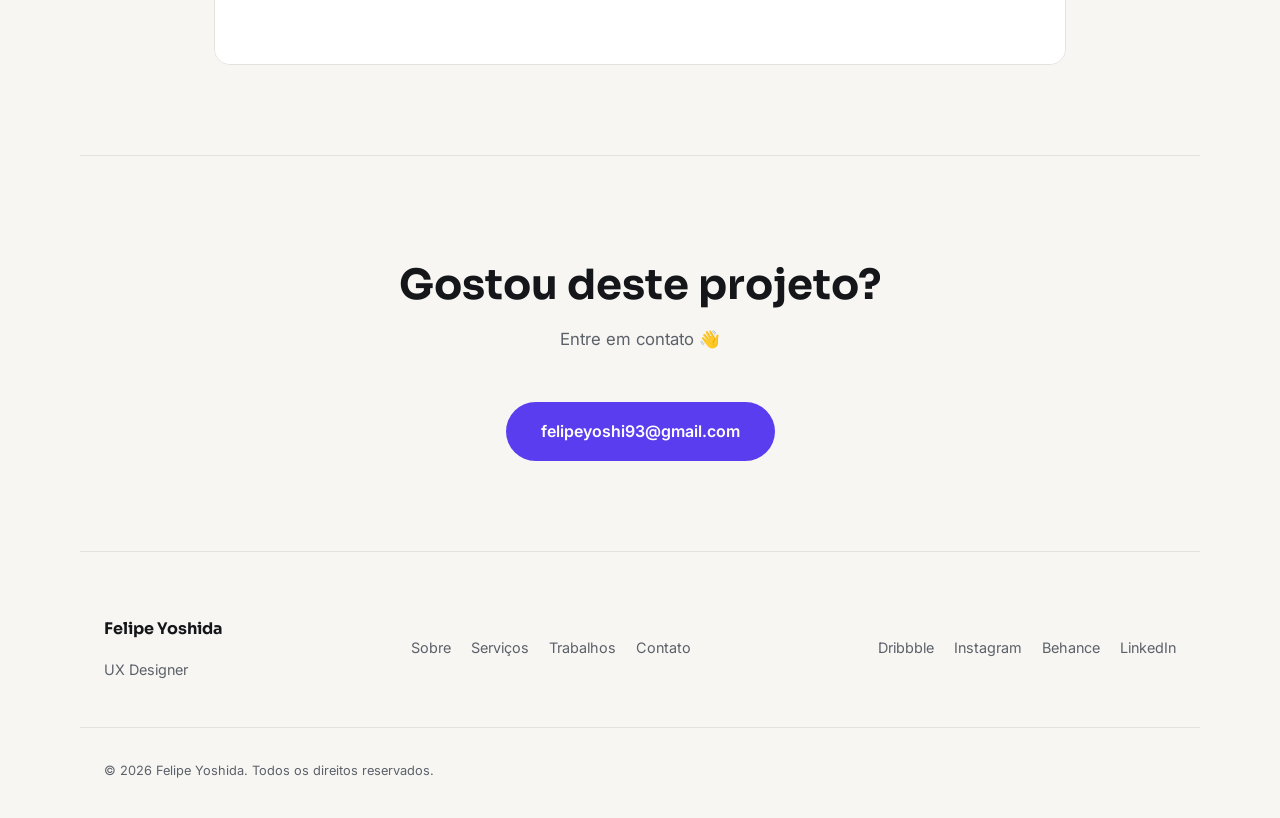
==== commit a61f959a: "Add PT/EN language toggle to the whole site" ====
--- a/trabalhos/projeto-01.html
+++ b/trabalhos/projeto-01.html
@@ -28,9 +28,9 @@
 
 <link rel="stylesheet" href="../css/style.css">
 </head>
-<body>
+<body data-page="project1">
 
-<a class="skip-link" href="#main-content">Pular para o conteúdo</a>
+<a class="skip-link" href="#main-content" data-i18n="skipLink">Pular para o conteúdo</a>
 <div class="scroll-progress" id="scroll-progress" aria-hidden="true"></div>
 <div class="noise-overlay" aria-hidden="true"></div>
 
@@ -38,8 +38,12 @@
   <div class="container header-inner">
     <a href="../index.html" class="logo">Felipe<span>Yoshida</span></a>
     <div class="header-actions">
-      <a href="../index.html#trabalhos" class="btn btn-ghost case-back">← Voltar aos trabalhos</a>
-      <button class="theme-toggle" id="theme-toggle" aria-label="Alternar tema claro/escuro" type="button">
+      <a href="../index.html#trabalhos" class="btn btn-ghost case-back" data-i18n="caseBackLink">← Voltar aos trabalhos</a>
+      <div class="lang-toggle" role="group" data-i18n-aria="langToggleLabel" aria-label="Escolher idioma">
+        <button type="button" data-lang="pt" aria-pressed="true">PT</button>
+        <button type="button" data-lang="en" aria-pressed="false">EN</button>
+      </div>
+      <button class="theme-toggle" id="theme-toggle" data-i18n-aria="themeToggleLabel" aria-label="Alternar tema claro/escuro" type="button">
         <svg class="icon icon-sun" viewBox="0 0 24 24" fill="none" stroke="currentColor" stroke-width="2"><circle cx="12" cy="12" r="4"/><path d="M12 2v2M12 20v2M4.9 4.9l1.4 1.4M17.7 17.7l1.4 1.4M2 12h2M20 12h2M4.9 19.1l1.4-1.4M17.7 6.3l1.4-1.4"/></svg>
         <svg class="icon icon-moon" viewBox="0 0 24 24" fill="none" stroke="currentColor" stroke-width="2"><path d="M21 12.8A9 9 0 1 1 11.2 3 7 7 0 0 0 21 12.8Z"/></svg>
       </button>
@@ -50,27 +54,27 @@
 <main id="main-content" tabindex="-1">
 
   <section class="case-hero container">
-    <p class="eyebrow reveal">Case study</p>
-    <h1 class="reveal">Single Page Survey</h1>
-    <p class="hero-sub reveal">
+    <p class="eyebrow reveal" data-i18n="caseEyebrow">Case study</p>
+    <h1 class="reveal" data-i18n="caseTitle">Single Page Survey</h1>
+    <p class="hero-sub reveal" data-i18n="caseHeroSub">
       Como trocar formulários de feedback em múltiplas páginas por uma pesquisa em página única,
       reduzindo a fricção e aumentando a taxa de resposta dos clientes.
     </p>
     <ul class="about-facts reveal">
-      <li><strong>Duração</strong><span>Janeiro/23 – Fevereiro/23 (1 mês)</span></li>
-      <li><strong>Função</strong><span>UX Designer</span></li>
-      <li><strong>Ferramenta</strong><span>Figma</span></li>
+      <li><strong data-i18n="factDurationLabel">Duração</strong><span data-i18n="factDurationValue">Janeiro/23 – Fevereiro/23 (1 mês)</span></li>
+      <li><strong data-i18n="factRoleLabel">Função</strong><span>UX Designer</span></li>
+      <li><strong data-i18n="factToolLabel">Ferramenta</strong><span>Figma</span></li>
     </ul>
   </section>
 
   <section class="case-image-section container">
-    <img src="../assets/projects/projeto-01-full.jpg" alt="Páginas do case study do projeto Single Page Survey, mostrando visão geral, wireframes de baixa fidelidade, telas de alta fidelidade e guia de estilo." class="case-image reveal" loading="lazy">
+    <img src="../assets/projects/projeto-01-full.jpg" alt="Páginas do case study do projeto Single Page Survey, mostrando visão geral, wireframes de baixa fidelidade, telas de alta fidelidade e guia de estilo." data-i18n-alt="caseImageAlt" class="case-image reveal" loading="lazy">
   </section>
 
   <section class="section container contact-section">
     <div class="contact-box reveal">
-      <h2>Gostou deste projeto?</h2>
-      <p>Entre em contato 👋</p>
+      <h2 data-i18n="caseContactHeading">Gostou deste projeto?</h2>
+      <p data-i18n="contactSub">Entre em contato 👋</p>
       <a href="mailto:felipeyoshi93@gmail.com" class="btn btn-primary btn-lg">felipeyoshi93@gmail.com</a>
     </div>
   </section>
@@ -81,14 +85,14 @@
   <div class="container footer-inner">
     <div>
       <p class="footer-name">Felipe Yoshida</p>
-      <p class="footer-role">UX Designer</p>
+      <p class="footer-role" data-i18n="footerRole">UX Designer</p>
     </div>
 
-    <nav class="footer-nav" aria-label="Navegação do rodapé">
-      <a href="../index.html#sobre">Sobre</a>
-      <a href="../index.html#servicos">Serviços</a>
-      <a href="../index.html#trabalhos">Trabalhos</a>
-      <a href="../index.html#contato">Contato</a>
+    <nav class="footer-nav" data-i18n-aria="footerNavAria" aria-label="Navegação do rodapé">
+      <a href="../index.html#sobre" data-i18n="navAbout">Sobre</a>
+      <a href="../index.html#servicos" data-i18n="navServices">Serviços</a>
+      <a href="../index.html#trabalhos" data-i18n="navWork">Trabalhos</a>
+      <a href="../index.html#contato" data-i18n="navContact">Contato</a>
     </nav>
 
     <div class="footer-social">
@@ -99,14 +103,15 @@
     </div>
   </div>
   <div class="container footer-bottom">
-    <p>© <span id="year"></span> Felipe Yoshida. Todos os direitos reservados.</p>
+    <p>© <span id="year"></span> Felipe Yoshida. <span data-i18n="footerRights">Todos os direitos reservados.</span></p>
   </div>
 </footer>
 
-<button id="back-to-top" class="back-to-top" aria-label="Voltar ao topo" type="button" hidden>
+<button id="back-to-top" class="back-to-top" data-i18n-aria="backToTopLabel" aria-label="Voltar ao topo" type="button" hidden>
   <svg viewBox="0 0 24 24" fill="none" stroke="currentColor" stroke-width="2" aria-hidden="true"><path d="M12 19V5M5 12l7-7 7 7"/></svg>
 </button>
 
+<script src="../js/i18n.js"></script>
 <script src="../js/script.js"></script>
 </body>
 </html>
--- a/css/style.css
+++ b/css/style.css
@@ -192,6 +192,40 @@
   display: flex;
   align-items: center;
   gap: 8px;
+}
+
+.lang-toggle {
+  display: flex;
+  align-items: center;
+  border: 1px solid var(--border);
+  border-radius: 999px;
+  padding: 3px;
+  gap: 2px;
+}
+.lang-toggle button {
+  background: none;
+  border: none;
+  border-radius: 999px;
+  min-width: 34px;
+  height: 32px;
+  padding: 0 8px;
+  font-family: var(--font-body);
+  font-size: 0.72rem;
+  font-weight: 700;
+  letter-spacing: 0.02em;
+  color: var(--text-muted);
+  cursor: pointer;
+  transition: var(--transition);
+}
+.lang-toggle button:hover {
+  color: var(--text);
+}
+.lang-toggle button[aria-pressed="true"] {
+  background: var(--accent);
+  color: var(--accent-text);
+}
+.lang-toggle button[aria-pressed="true"]:hover {
+  color: var(--accent-text);
 }
 
 .theme-toggle, .menu-toggle {
@@ -974,6 +1008,19 @@
 }
 
 @media (max-width: 480px) {
+  .header-actions { gap: 6px; }
+  .lang-toggle { padding: 2px; }
+  .lang-toggle button {
+    min-width: 28px;
+    height: 28px;
+    padding: 0 6px;
+    font-size: 0.68rem;
+  }
+  .theme-toggle, .menu-toggle { width: 34px; height: 34px; }
+  .case-back {
+    padding: 7px 10px;
+    font-size: 0.78rem;
+  }
   .hero-actions { flex-direction: column; }
   .btn { width: 100%; }
 }
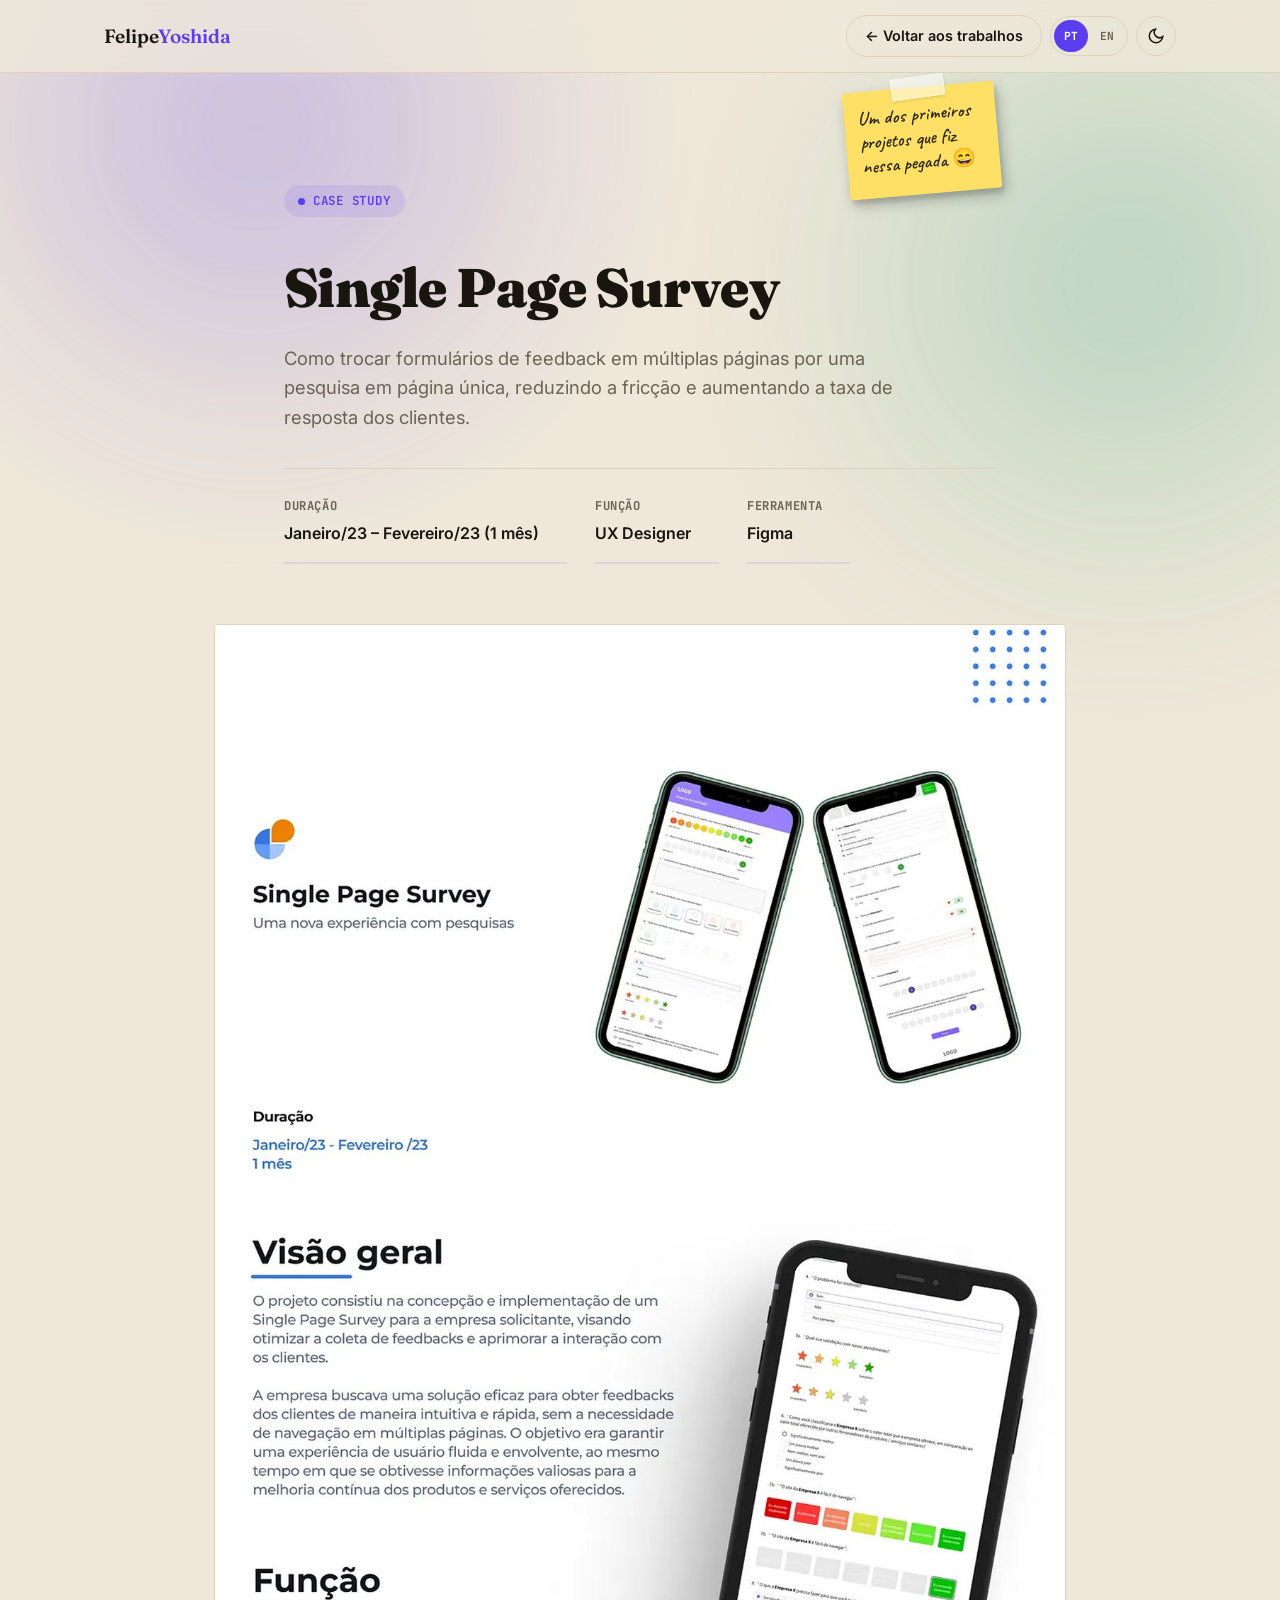
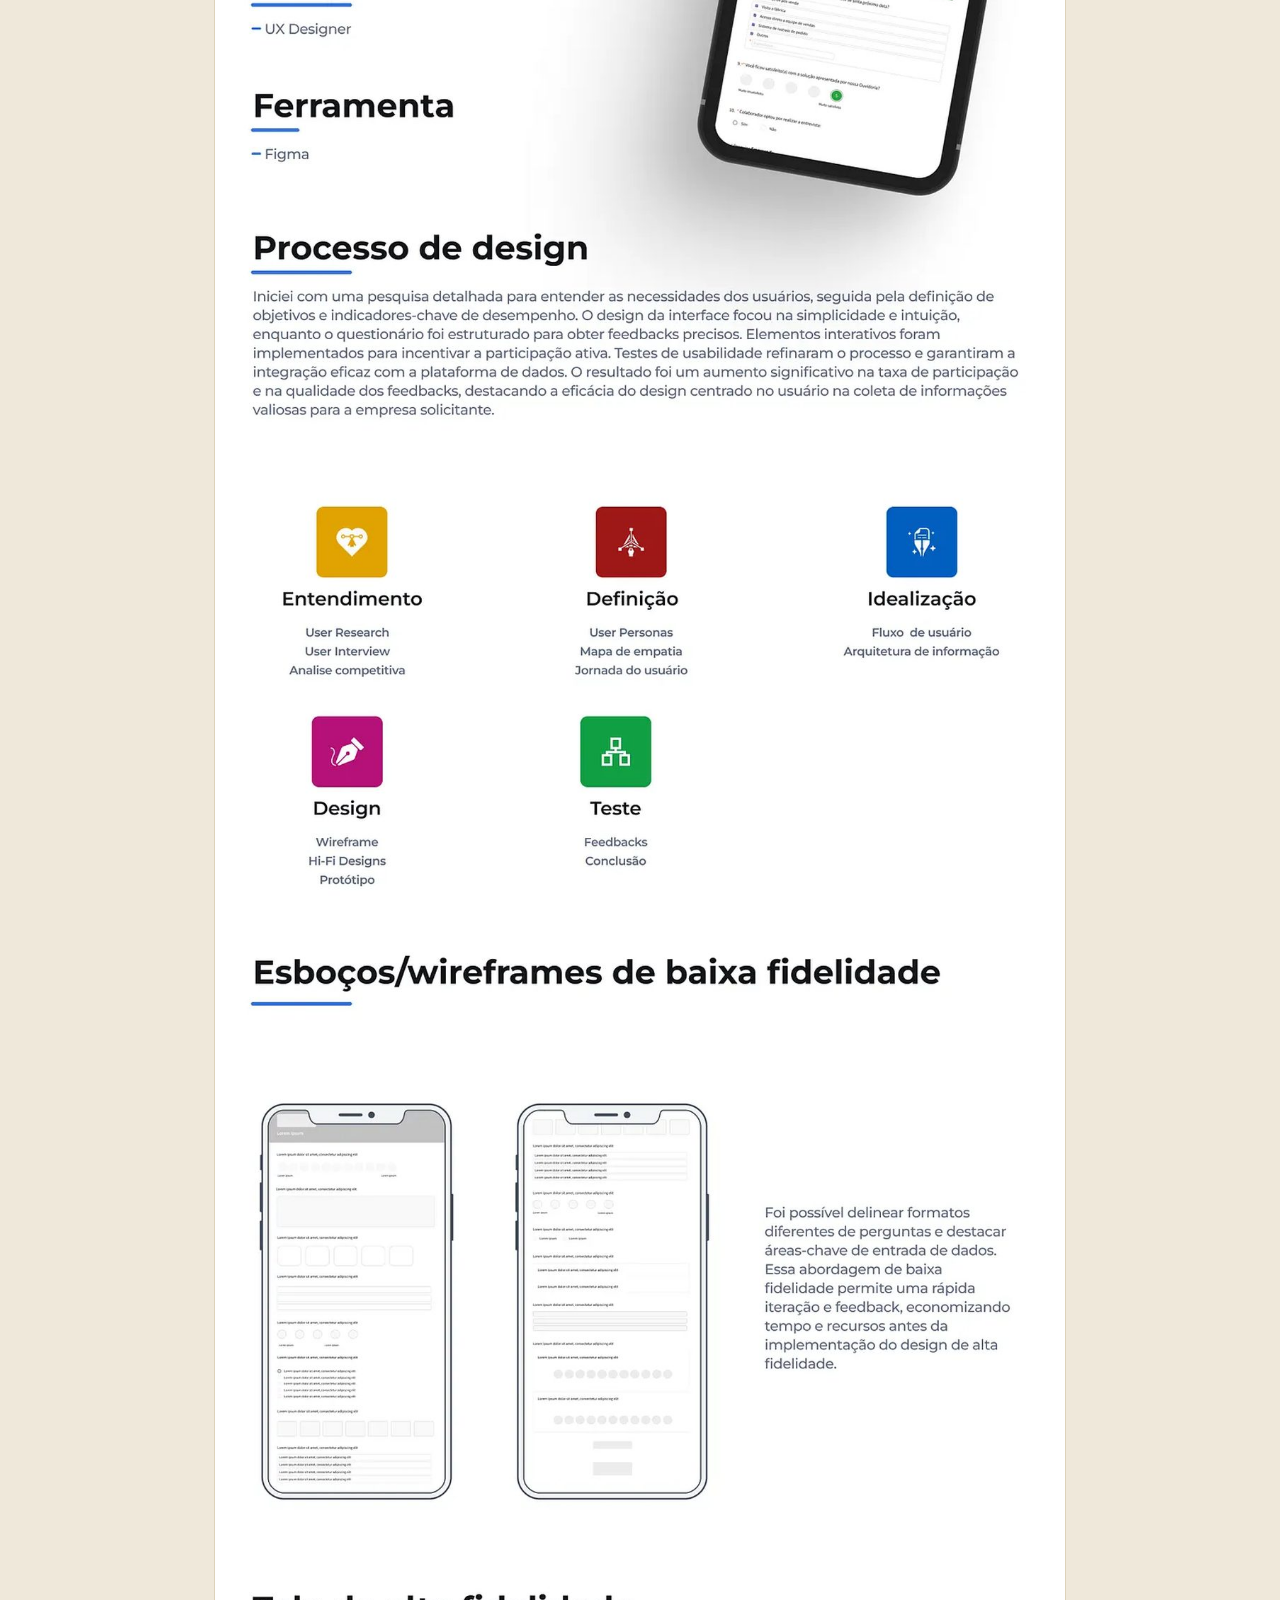
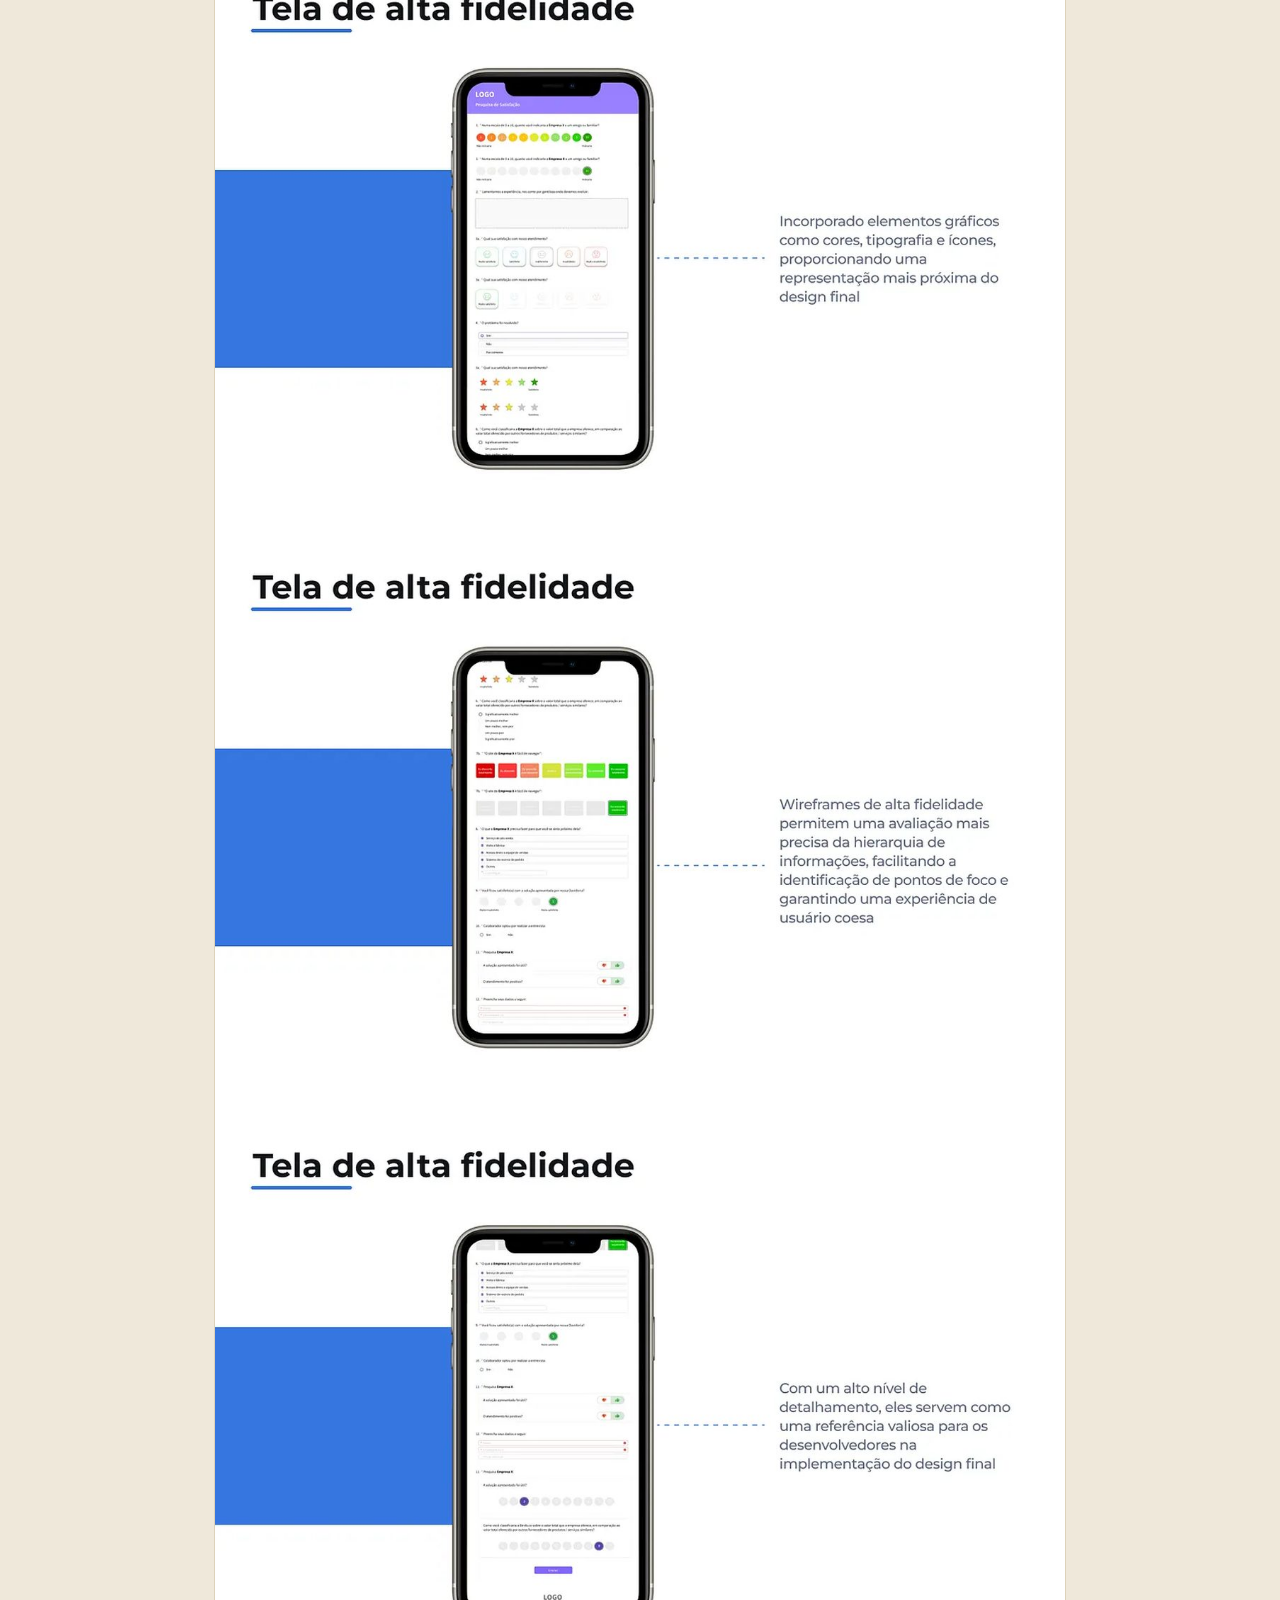
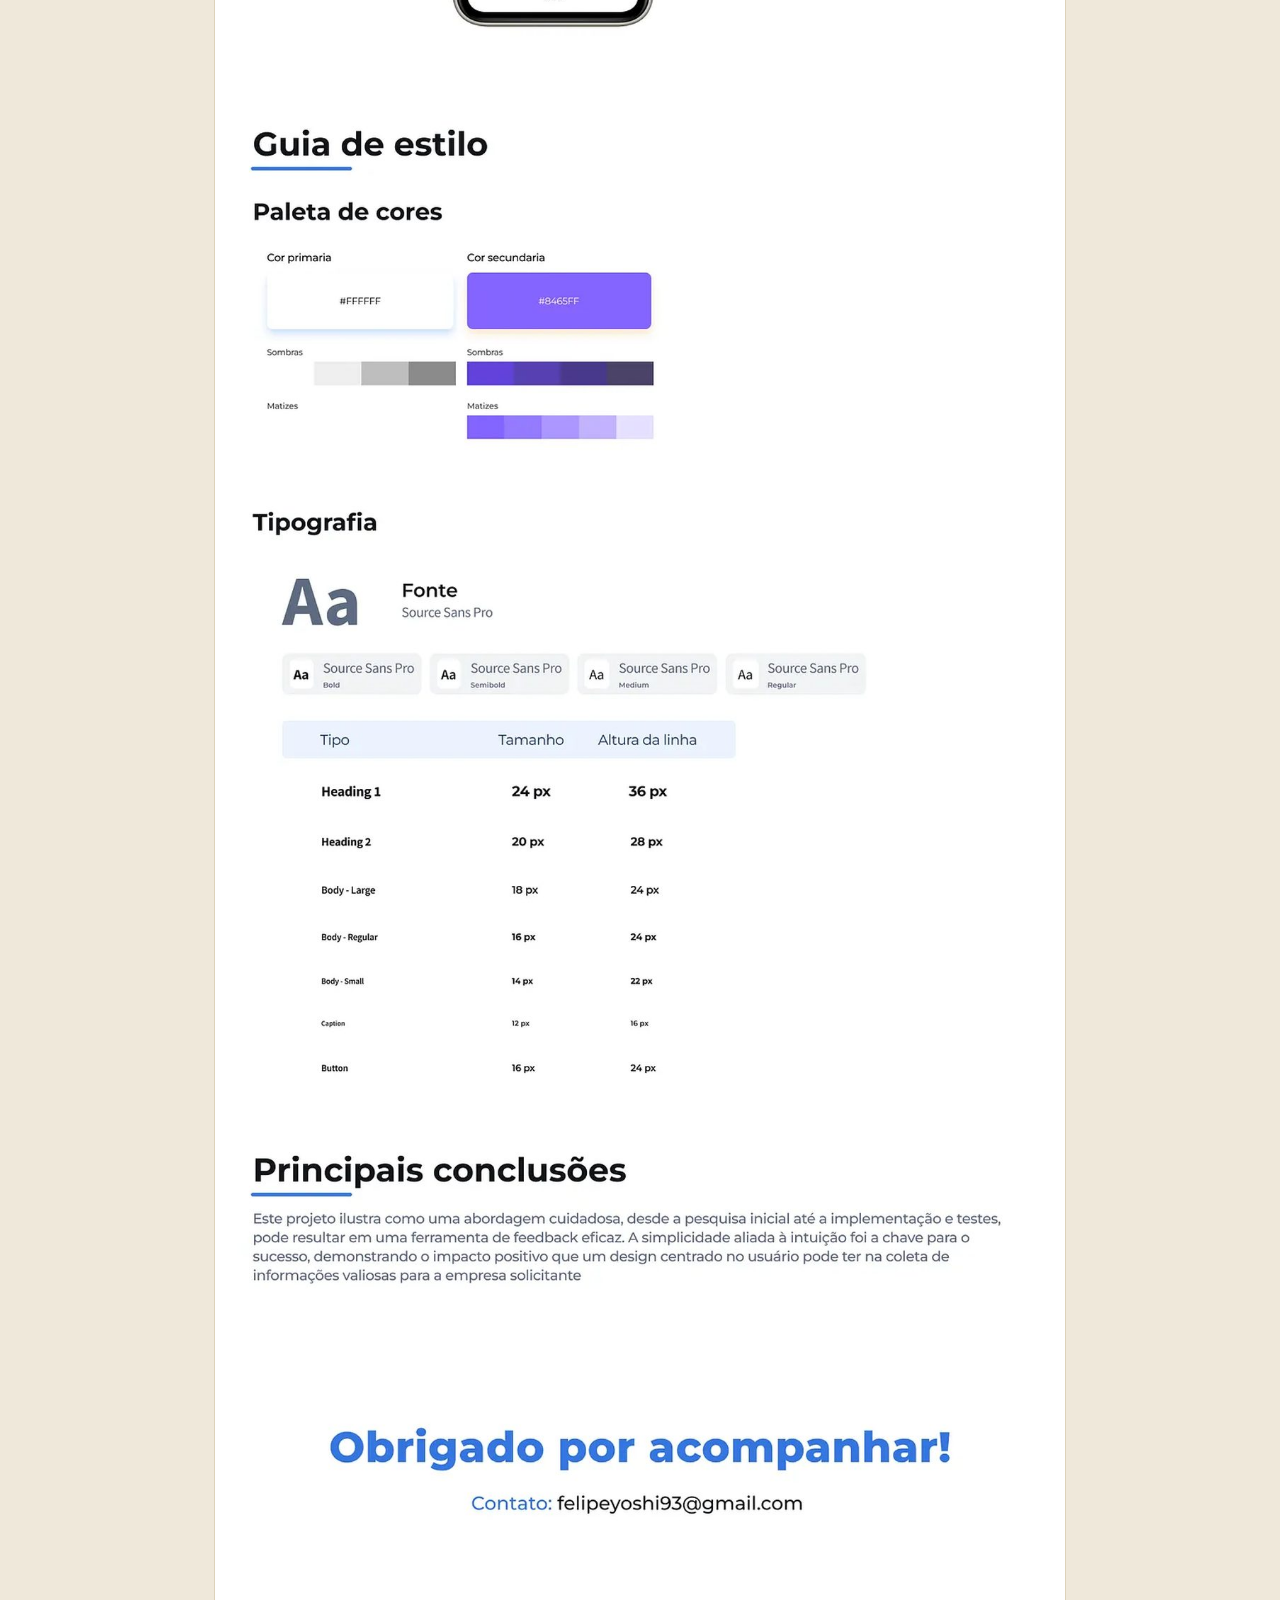
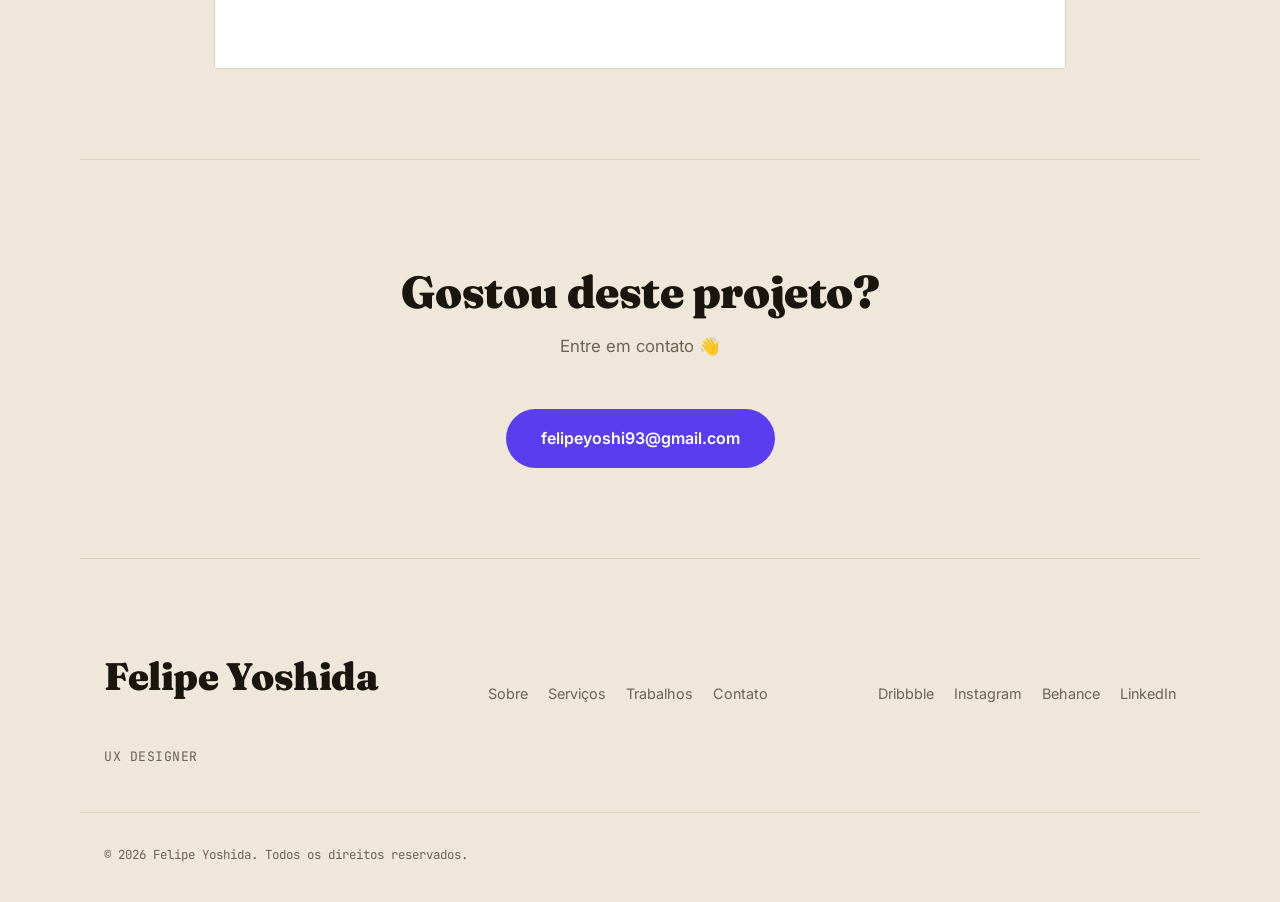
==== commit a4343137: "Mudanças" ====
--- a/trabalhos/projeto-01.html
+++ b/trabalhos/projeto-01.html
@@ -17,14 +17,14 @@
 <meta name="twitter:card" content="summary_large_image">
 
 <meta name="color-scheme" content="dark light">
-<meta name="theme-color" content="#0b0d10" media="(prefers-color-scheme: dark)">
-<meta name="theme-color" content="#f7f6f3" media="(prefers-color-scheme: light)">
+<meta name="theme-color" content="#0c0c0b" media="(prefers-color-scheme: dark)">
+<meta name="theme-color" content="#efe8da" media="(prefers-color-scheme: light)">
 
 <link rel="icon" href="data:image/svg+xml,%3Csvg xmlns='http://www.w3.org/2000/svg' viewBox='0 0 32 32'%3E%3Crect width='32' height='32' rx='8' fill='%237c5cff'/%3E%3Ctext x='16' y='22' font-family='sans-serif' font-size='16' font-weight='700' fill='%23ffffff' text-anchor='middle'%3EFY%3C/text%3E%3C/svg%3E">
 
 <link rel="preconnect" href="https://fonts.googleapis.com">
 <link rel="preconnect" href="https://fonts.gstatic.com" crossorigin>
-<link href="https://fonts.googleapis.com/css2?family=Inter:wght@400;500;600;700;800&family=Sora:wght@600;700;800&display=swap" rel="stylesheet">
+<link href="https://fonts.googleapis.com/css2?family=Fraunces:opsz,wght@9..144,500;9..144,600;9..144,700;9..144,900&family=Inter:wght@400;500;600;700;800&family=JetBrains+Mono:wght@400;500;600;700&family=Caveat:wght@600;700&display=swap" rel="stylesheet">
 
 <link rel="stylesheet" href="../css/style.css">
 </head>
@@ -54,6 +54,7 @@
 <main id="main-content" tabindex="-1">
 
   <section class="case-hero container">
+    <div class="postit postit--yellow postit--right postit--safe-top" style="--postit-rotate:-5deg;" aria-hidden="true"><p data-i18n="postitText">Um dos primeiros projetos que fiz nessa pegada 😄</p></div>
     <p class="eyebrow reveal" data-i18n="caseEyebrow">Case study</p>
     <h1 class="reveal" data-i18n="caseTitle">Single Page Survey</h1>
     <p class="hero-sub reveal" data-i18n="caseHeroSub">
--- a/css/style.css
+++ b/css/style.css
@@ -3,34 +3,73 @@
    ============================================ */
 
 :root {
-  --bg: #0b0d10;
-  --bg-elevated: #111418;
-  --text: #eef0f2;
-  --text-muted: #9aa1a9;
-  --border: #22262c;
+  --bg: #0c0c0b;
+  --bg-elevated: #161510;
+  --text: #f2efe4;
+  --text-muted: #9b9485;
+  --border: #27241d;
   --accent: #7c5cff;
   --accent-soft: #7c5cff22;
-  --accent-text: #0b0d10;
+  --accent-text: #0c0c0b;
   --accent-2: #4cc9a0;
   --accent-3: #ff6fae;
-  --font-display: 'Sora', 'Inter', sans-serif;
+  --font-display: 'Fraunces', Georgia, serif;
   --font-body: 'Inter', sans-serif;
-  --radius: 16px;
+  --font-mono: 'JetBrains Mono', 'SFMono-Regular', Menlo, monospace;
+  --radius: 4px;
+  --radius-pill: 999px;
   --container: 1120px;
   --transition: 0.35s cubic-bezier(.4,0,.2,1);
+
+  /* Cartões "flutuantes": raio maior + sombra em camadas (realce interno + glow
+     colorido + sombra escura), em vez de borda sólida — inspirado no tratamento
+     de imagens/cards do workos.com/authkit. Usado em prints e cards de projeto. */
+  --radius-card: 20px;
+  --shadow-card:
+    inset 0 1px 0 rgba(255,255,255,0.05),
+    0 1px 2px rgba(0,0,0,0.35),
+    0 26px 48px -26px rgba(0,0,0,0.6),
+    0 10px 26px -16px var(--accent-soft);
+  --shadow-card-hover:
+    inset 0 1px 0 rgba(255,255,255,0.08),
+    0 2px 4px rgba(0,0,0,0.4),
+    0 34px 58px -26px rgba(0,0,0,0.65),
+    0 16px 34px -14px var(--accent-soft);
+
+  /* Cinza neutro do "chrome de janela" nos prints da faixa — fixo (não
+     segue o tom quente do tema), pra parecer mesmo uma barra de navegador
+     por cima da captura de tela. */
+  --shotbar-bg: #3a3a40;
+  --shotbar-border: #28282d;
+  --shotbar-dot: #6c6c74;
 }
 
 [data-theme="light"] {
-  --bg: #f7f6f3;
-  --bg-elevated: #ffffff;
-  --text: #14161a;
-  --text-muted: #5c6169;
-  --border: #e4e2dd;
+  --bg: #efe8da;
+  --bg-elevated: #faf7ef;
+  --text: #19160f;
+  --text-muted: #6b6354;
+  --border: #ddd2ba;
   --accent: #5b3df0;
   --accent-soft: #5b3df01a;
   --accent-text: #ffffff;
   --accent-2: #1f9c74;
   --accent-3: #d94f8c;
+
+  --shadow-card:
+    inset 0 1px 0 rgba(255,255,255,0.7),
+    0 1px 2px rgba(25,22,15,0.05),
+    0 22px 42px -28px rgba(25,22,15,0.22),
+    0 10px 24px -16px var(--accent-soft);
+  --shadow-card-hover:
+    inset 0 1px 0 rgba(255,255,255,0.85),
+    0 2px 4px rgba(25,22,15,0.06),
+    0 30px 50px -28px rgba(25,22,15,0.26),
+    0 16px 30px -14px var(--accent-soft);
+
+  --shotbar-bg: #e2e2e6;
+  --shotbar-border: #cfcfd5;
+  --shotbar-dot: #a7a7b0;
 }
 
 * { box-sizing: border-box; }
@@ -89,7 +128,7 @@
   padding: 0 24px;
 }
 
-h1, h2, h3 {
+h1, h2, h3, h4 {
   font-family: var(--font-display);
   font-weight: 700;
   line-height: 1.15;
@@ -158,9 +197,9 @@
 
 .logo {
   font-family: var(--font-display);
-  font-weight: 700;
-  font-size: 1.1rem;
-  letter-spacing: -0.02em;
+  font-weight: 600;
+  font-size: 1.2rem;
+  letter-spacing: 0;
 }
 .logo span { color: var(--accent); }
 
@@ -209,17 +248,19 @@
   min-width: 34px;
   height: 32px;
   padding: 0 8px;
-  font-family: var(--font-body);
-  font-size: 0.72rem;
+  font-family: var(--font-mono);
+  font-size: 0.7rem;
   font-weight: 700;
   letter-spacing: 0.02em;
   color: var(--text-muted);
   cursor: pointer;
-  transition: var(--transition);
+  transition: color var(--transition), background var(--transition), transform 0.2s cubic-bezier(.34,1.56,.64,1);
 }
 .lang-toggle button:hover {
   color: var(--text);
-}
+  transform: translateY(-1px) scale(1.06);
+}
+.lang-toggle button:active { transform: scale(0.92); }
 .lang-toggle button[aria-pressed="true"] {
   background: var(--accent);
   color: var(--accent-text);
@@ -239,7 +280,13 @@
   justify-content: center;
   cursor: pointer;
   color: var(--text);
-}
+  transition: transform 0.25s cubic-bezier(.34,1.56,.64,1), border-color var(--transition);
+}
+.theme-toggle:hover, .menu-toggle:hover {
+  border-color: var(--accent);
+  transform: scale(1.1) rotate(-8deg);
+}
+.theme-toggle:active, .menu-toggle:active { transform: scale(0.88) rotate(6deg); }
 
 .theme-toggle .icon { width: 18px; height: 18px; }
 .theme-toggle .icon-moon { display: none; }
@@ -308,8 +355,11 @@
   display: inline-flex;
   align-items: center;
   gap: 8px;
-  font-size: 0.85rem;
+  font-family: var(--font-mono);
+  font-size: 0.78rem;
   font-weight: 600;
+  text-transform: uppercase;
+  letter-spacing: 0.06em;
   color: var(--accent);
   background: var(--accent-soft);
   padding: 6px 14px;
@@ -324,8 +374,9 @@
 }
 
 .hero h1 {
-  font-size: clamp(2.2rem, 5vw, 3.6rem);
-  letter-spacing: -0.02em;
+  font-size: clamp(2.4rem, 5.6vw, 4.2rem);
+  font-weight: 900;
+  letter-spacing: -0.01em;
 }
 .highlight { color: var(--accent); }
 
@@ -343,6 +394,9 @@
   flex-wrap: wrap;
 }
 
+/* Botões com uma física mais "saltitante" (easing com leve overshoot) no
+   hover e um pequeno "squish" no clique — reforça a sensação de que tudo no
+   site responde ao toque, não só os cards. */
 .btn {
   display: inline-flex;
   align-items: center;
@@ -351,22 +405,29 @@
   border-radius: 999px;
   font-weight: 600;
   font-size: 0.95rem;
-  transition: transform var(--transition), background var(--transition), border-color var(--transition);
+  transition: transform 0.3s cubic-bezier(.34,1.56,.64,1), background var(--transition), border-color var(--transition), box-shadow 0.3s ease;
   border: 1px solid transparent;
 }
-.btn:hover { transform: translateY(-2px); }
+.btn:hover { transform: translateY(-3px) scale(1.03); }
+.btn:active { transform: translateY(-1px) scale(0.96); transition-duration: 0.1s; }
 
 .btn-primary {
   background: var(--accent);
   color: var(--accent-text);
 }
-.btn-primary:hover { opacity: 0.92; }
+.btn-primary:hover {
+  opacity: 0.92;
+  box-shadow: 0 14px 28px -10px var(--accent-soft), 0 6px 14px -8px rgba(0,0,0,0.25);
+}
 
 .btn-ghost {
   border-color: var(--border);
   color: var(--text);
 }
-.btn-ghost:hover { border-color: var(--accent); }
+.btn-ghost:hover {
+  border-color: var(--accent);
+  box-shadow: 0 10px 22px -12px var(--accent-soft);
+}
 
 .btn-lg { padding: 16px 34px; font-size: 1rem; }
 
@@ -381,12 +442,17 @@
   border-bottom: 1px solid transparent;
   transition: color var(--transition), border-color var(--transition), transform var(--transition);
 }
-.cv-link svg { width: 18px; height: 18px; flex-shrink: 0; }
+.cv-link svg { width: 18px; height: 18px; flex-shrink: 0; transition: transform 0.25s ease; }
 .cv-link:hover {
   color: var(--accent);
   border-color: var(--accent);
   transform: translateY(-2px);
 }
+.cv-link:hover svg { animation: cv-bounce 0.7s ease-in-out infinite; }
+@keyframes cv-bounce {
+  0%, 100% { transform: translateY(0); }
+  50% { transform: translateY(3px); }
+}
 
 .hero-meta {
   margin-top: 40px;
@@ -394,7 +460,8 @@
   align-items: center;
   gap: 10px;
   color: var(--text-muted);
-  font-size: 0.9rem;
+  font-family: var(--font-mono);
+  font-size: 0.85rem;
 }
 .hero-meta a { border-bottom: 1px solid var(--border); }
 .hero-meta a:hover { border-color: var(--accent); color: var(--accent); }
@@ -419,16 +486,188 @@
   animation: marquee-scroll 32s linear infinite;
 }
 .marquee-track span {
-  font-family: var(--font-display);
-  font-size: 0.95rem;
-  font-weight: 600;
-  color: var(--text-muted);
-  letter-spacing: 0.02em;
+  font-family: var(--font-mono);
+  font-size: 0.82rem;
+  font-weight: 500;
+  text-transform: uppercase;
+  color: var(--text-muted);
+  letter-spacing: 0.06em;
 }
 .marquee-dot { color: var(--accent); font-weight: 700; }
 @keyframes marquee-scroll {
   from { transform: translateX(0); }
   to { transform: translateX(-50%); }
+}
+
+/* ---------- Faixa de prints reais (Design System, Time Brasil e outros) ----------
+   Cards "flutuantes" — raio generoso e sombra em camadas no lugar de moldura —
+   todos alinhados na mesma base e do mesmo tamanho. Cada card é um link de
+   verdade pro case study correspondente: zoom na imagem e legenda aparecem
+   no hover/foco, o carrossel pausa pra dar tempo de clicar, e o card segue
+   levemente o cursor (tilt 3D via --tilt-x/--tilt-y, atualizados por JS).
+   O fundo da faixa é um gradiente animado e lento com as cores do site, e as
+   bordas esquerda/direita usam mask-image pra as imagens "sumirem no
+   infinito" em vez de cortar seco na tela. */
+.shot-strip {
+  position: relative;
+  z-index: 1;
+  overflow: hidden;
+  border-bottom: 1px solid var(--border);
+  background: var(--bg-elevated);
+  padding: 56px 0;
+  -webkit-mask-image: linear-gradient(to right, transparent, black 80px, black calc(100% - 80px), transparent);
+  mask-image: linear-gradient(to right, transparent, black 80px, black calc(100% - 80px), transparent);
+}
+.shot-strip::before {
+  content: "";
+  position: absolute;
+  inset: 0;
+  z-index: 0;
+  background:
+    radial-gradient(640px 360px at 15% 25%, color-mix(in srgb, var(--accent) 22%, transparent), transparent 70%),
+    radial-gradient(640px 360px at 85% 75%, color-mix(in srgb, var(--accent-2) 18%, transparent), transparent 70%),
+    radial-gradient(520px 320px at 50% 50%, color-mix(in srgb, var(--accent-3) 14%, transparent), transparent 70%);
+  background-size: 180% 180%;
+  animation: shot-strip-aurora 24s ease-in-out infinite;
+  opacity: 0.8;
+}
+[data-theme="light"] .shot-strip::before { opacity: 0.45; }
+@keyframes shot-strip-aurora {
+  0%, 100% { background-position: 0% 0%, 100% 100%, 50% 50%; }
+  50% { background-position: 35% 20%, 65% 80%, 60% 35%; }
+}
+.shot-track {
+  position: relative;
+  z-index: 1;
+  display: flex;
+  align-items: flex-start;
+  gap: 26px;
+  width: max-content;
+  animation: shot-scroll 85s linear infinite;
+}
+.shot-strip:hover .shot-track,
+.shot-strip:focus-within .shot-track { animation-play-state: paused; }
+.shot-frame {
+  --tilt-x: 0deg;
+  --tilt-y: 0deg;
+  --lift: 0px;
+  flex-shrink: 0;
+  display: block;
+  width: 260px;
+  border-radius: var(--radius-card);
+  overflow: hidden;
+  background: var(--bg);
+  box-shadow: var(--shadow-card);
+  color: inherit;
+  text-decoration: none;
+  transform: perspective(900px) rotateX(var(--tilt-x)) rotateY(var(--tilt-y)) translateY(var(--lift));
+  transition: transform 0.2s ease, box-shadow var(--transition);
+}
+.shot-frame:hover,
+.shot-frame:focus-visible {
+  --lift: -6px;
+  box-shadow: var(--shadow-card-hover);
+}
+.shot-frame:focus-visible { outline: 2px solid var(--accent); outline-offset: 3px; }
+
+/* Barrinha de "janela de navegador" no topo de cada print — 3 pontinhos
+   discretos, sem cor de semáforo, só pra reforçar a leitura de "tela de
+   produto" (como nos mockups de referência) sem competir com a imagem. */
+.shot-frame-bar {
+  position: relative;
+  z-index: 1;
+  display: flex;
+  align-items: center;
+  gap: 6px;
+  padding: 11px 14px;
+  background: var(--shotbar-bg);
+  border-bottom: 1px solid var(--shotbar-border);
+}
+.shot-frame-dot {
+  width: 7px;
+  height: 7px;
+  border-radius: 50%;
+  background: var(--shotbar-dot);
+}
+
+.shot-frame-media {
+  position: relative;
+  display: block;
+  overflow: hidden;
+  border-radius: inherit;
+}
+.shot-frame-media img {
+  display: block;
+  width: 100%;
+  height: 190px;
+  object-fit: cover;
+  object-position: top center;
+  transition: transform 0.5s ease;
+}
+.shot-frame:hover .shot-frame-media img,
+.shot-frame:focus-visible .shot-frame-media img {
+  transform: scale(1.08);
+}
+
+.shot-frame-caption {
+  position: absolute;
+  left: 0;
+  right: 0;
+  bottom: 0;
+  padding: 16px 14px 12px;
+  background: linear-gradient(to top, rgba(5,4,2,0.82), rgba(5,4,2,0.35) 65%, transparent);
+  transform: translateY(100%);
+  opacity: 0;
+  transition: transform var(--transition), opacity var(--transition);
+}
+.shot-frame:hover .shot-frame-caption,
+.shot-frame:focus-visible .shot-frame-caption {
+  transform: translateY(0);
+  opacity: 1;
+}
+.shot-frame-caption-title {
+  display: block;
+  color: #fff;
+  font-weight: 600;
+  font-size: 0.86rem;
+}
+.shot-frame-caption-cta {
+  display: block;
+  margin-top: 3px;
+  color: rgba(255,255,255,0.8);
+  font-family: var(--font-mono);
+  font-size: 0.66rem;
+  text-transform: uppercase;
+  letter-spacing: 0.05em;
+  transition: transform 0.25s ease;
+}
+.shot-frame:hover .shot-frame-caption-cta { transform: translateX(4px); }
+@keyframes shot-scroll {
+  from { transform: translateX(0); }
+  to { transform: translateX(-50%); }
+}
+@media (max-width: 640px) {
+  .shot-strip {
+    padding: 36px 0;
+    -webkit-mask-image: linear-gradient(to right, transparent, black 36px, black calc(100% - 36px), transparent);
+    mask-image: linear-gradient(to right, transparent, black 36px, black calc(100% - 36px), transparent);
+  }
+  .shot-track { gap: 18px; }
+  .shot-frame { width: 200px; }
+  .shot-frame-bar { padding: 9px 11px; gap: 5px; }
+  .shot-frame-dot { width: 6px; height: 6px; }
+  .shot-frame-media img { height: 150px; }
+  .shot-frame-caption { padding: 12px 10px 10px; }
+  .shot-frame-caption-title { font-size: 0.78rem; }
+}
+@media (hover: none) {
+  /* Em telas touch não há hover: mostra a legenda sempre, discreta,
+     pra manter o contexto de que os cards são clicáveis. */
+  .shot-frame-caption {
+    transform: translateY(0);
+    opacity: 1;
+    background: linear-gradient(to top, rgba(5,4,2,0.75), transparent);
+  }
 }
 
 /* ---------- Sections ---------- */
@@ -446,16 +685,19 @@
 
 .section-num {
   display: block;
-  font-family: var(--font-display);
-  font-size: 0.85rem;
+  font-family: var(--font-mono);
+  font-size: 0.82rem;
   color: var(--accent);
-  font-weight: 700;
+  font-weight: 600;
   margin-bottom: 12px;
-  letter-spacing: 0.05em;
+  letter-spacing: 0.04em;
+  text-transform: uppercase;
 }
 
 .section-head h2 {
   font-size: clamp(1.8rem, 3.5vw, 2.6rem);
+  font-weight: 800;
+  letter-spacing: -0.01em;
 }
 
 .section-lede {
@@ -556,7 +798,8 @@
   border-bottom: 2px solid var(--accent-soft);
 }
 .about-facts strong {
-  font-size: 0.8rem;
+  font-family: var(--font-mono);
+  font-size: 0.76rem;
   text-transform: uppercase;
   letter-spacing: 0.05em;
   color: var(--text-muted);
@@ -580,9 +823,9 @@
   border-top: 1px solid var(--border);
 }
 .experience-title {
-  font-family: var(--font-body);
-  font-size: 0.85rem;
-  font-weight: 700;
+  font-family: var(--font-mono);
+  font-size: 0.8rem;
+  font-weight: 600;
   text-transform: uppercase;
   letter-spacing: 0.08em;
   color: var(--text-muted);
@@ -628,7 +871,8 @@
 }
 .timeline-head strong { font-size: 1.05rem; }
 .timeline-period {
-  font-size: 0.82rem;
+  font-family: var(--font-mono);
+  font-size: 0.78rem;
   color: var(--text-muted);
   white-space: nowrap;
 }
@@ -652,7 +896,7 @@
   align-items: flex-start;
   gap: 10px;
   padding: 12px 14px;
-  border-radius: 12px;
+  border-radius: var(--radius);
   border: 1px solid var(--border);
   background: var(--bg-elevated);
 }
@@ -660,7 +904,7 @@
   flex-shrink: 0;
   width: 30px;
   height: 30px;
-  border-radius: 8px;
+  border-radius: 4px;
   background: var(--accent-soft);
   color: var(--accent);
   display: flex;
@@ -699,18 +943,21 @@
   font-size: 0.88rem;
   font-weight: 500;
   color: var(--text);
-  transition: border-color var(--transition), transform var(--transition);
+  transition: border-color var(--transition), background var(--transition), transform 0.25s cubic-bezier(.34,1.56,.64,1);
 }
 .cert-chip:hover {
   border-color: var(--accent);
-  transform: translateY(-2px);
+  background: var(--accent-soft);
+  transform: translateY(-2px) scale(1.04);
 }
 .cert-chip svg {
   width: 16px;
   height: 16px;
   color: var(--accent);
   flex-shrink: 0;
-}
+  transition: transform 0.25s ease;
+}
+.cert-chip:hover svg { transform: rotate(-10deg) scale(1.1); }
 
 /* ---------- Figma no dia a dia ---------- */
 .figma-grid {
@@ -730,16 +977,18 @@
   transform: translateY(-4px);
   border-color: var(--accent-2);
 }
+.figma-card:hover .figma-icon { transform: scale(1.12) rotate(8deg); }
 .figma-icon {
   display: inline-flex;
   align-items: center;
   justify-content: center;
   width: 44px;
   height: 44px;
-  border-radius: 12px;
+  border-radius: 6px;
   background: color-mix(in srgb, var(--accent-2) 16%, transparent);
   color: var(--accent-2);
   margin-bottom: 18px;
+  transition: transform 0.35s cubic-bezier(.34,1.56,.64,1);
 }
 .figma-icon svg { width: 22px; height: 22px; }
 .figma-card h3 { font-size: 1.05rem; margin-bottom: 8px; }
@@ -764,15 +1013,18 @@
   border-color: var(--accent);
   box-shadow: 0 16px 32px rgba(0,0,0,0.12);
 }
+.service-card:hover .service-icon,
+.pillar-card:hover .service-icon { transform: scale(1.12) rotate(-8deg); }
 .service-icon {
   width: 44px;
   height: 44px;
-  border-radius: 12px;
+  border-radius: 6px;
   display: flex;
   align-items: center;
   justify-content: center;
   background: var(--accent-soft);
   color: var(--accent);
+  transition: transform 0.35s cubic-bezier(.34,1.56,.64,1);
 }
 .service-icon svg { width: 22px; height: 22px; }
 .service-card h3 {
@@ -789,28 +1041,54 @@
 .work-grid {
   display: grid;
   grid-template-columns: repeat(3, 1fr);
-  gap: 24px;
-}
-
+  gap: 32px;
+}
+
+/* Cada card recebe uma "cor própria" (--card-tint), ligada ao projeto —
+   o mesmo par de cores já usado nos thumbs ilustrados (is-ds/is-timebrasil)
+   se estende ao fundo do card inteiro, como um wash sutil no canto, em vez
+   do --bg-elevated plano. Isso dá a cada card uma identidade visual única
+   sem fugir da paleta. */
 .work-card {
-  background: var(--bg-elevated);
-  border: 1px solid var(--border);
-  border-radius: var(--radius);
+  --tilt-x: 0deg;
+  --tilt-y: 0deg;
+  --lift: 0px;
+  --card-tint: var(--accent);
+  --card-tint-2: var(--accent-3);
+  position: relative;
+  background:
+    radial-gradient(120% 130% at 100% 0%, color-mix(in srgb, var(--card-tint) 20%, transparent), transparent 62%),
+    radial-gradient(100% 100% at 0% 100%, color-mix(in srgb, var(--card-tint-2) 12%, transparent), transparent 60%),
+    var(--bg-elevated);
+  border-radius: var(--radius-card);
   overflow: hidden;
-  transition: transform var(--transition), border-color var(--transition);
+  box-shadow: var(--shadow-card);
+  transform: perspective(1200px) rotateX(var(--tilt-x)) rotateY(var(--tilt-y)) translateY(var(--lift));
+  transition: transform 0.2s ease, box-shadow var(--transition), background var(--transition);
 }
 .work-card:hover {
-  transform: translateY(-6px);
-  border-color: var(--accent);
-}
+  --lift: -8px;
+  box-shadow: var(--shadow-card-hover);
+}
+[data-theme="light"] .work-card {
+  background:
+    radial-gradient(120% 130% at 100% 0%, color-mix(in srgb, var(--card-tint) 14%, transparent), transparent 62%),
+    radial-gradient(100% 100% at 0% 100%, color-mix(in srgb, var(--card-tint-2) 9%, transparent), transparent 60%),
+    var(--bg-elevated);
+}
+
+.work-card:nth-child(1) { --card-tint: var(--accent); --card-tint-2: var(--accent-2); }
+.work-card:nth-child(2) { --card-tint: var(--accent); --card-tint-2: var(--accent-3); }
+.work-card:nth-child(3) { --card-tint: var(--accent-2); --card-tint-2: var(--accent); }
+.work-card:nth-child(4) { --card-tint: var(--accent-3); --card-tint-2: var(--accent-2); }
 
 .work-thumb {
-  aspect-ratio: 4 / 3;
+  aspect-ratio: 5 / 4;
   background-color: #f4f3f0;
   background-size: cover;
   background-position: top center;
-  border-bottom: 1px solid var(--border);
   position: relative;
+  z-index: 1;
   transform: scale(1);
   transition: transform 0.6s ease;
 }
@@ -818,20 +1096,32 @@
   transform: scale(1.08);
 }
 
-.work-info { padding: 22px; }
-.work-info h3 { font-size: 1.1rem; }
+.work-info { position: relative; z-index: 1; padding: 28px 26px; }
+.work-num {
+  display: block;
+  font-family: var(--font-mono);
+  font-size: 0.76rem;
+  font-weight: 600;
+  text-transform: uppercase;
+  letter-spacing: 0.04em;
+  color: var(--card-tint, var(--accent));
+  margin-bottom: 12px;
+}
+.work-info h3 { font-size: 1.4rem; }
 .work-info p {
-  margin-top: 8px;
-  color: var(--text-muted);
-  font-size: 0.92rem;
+  margin-top: 10px;
+  color: var(--text-muted);
+  font-size: 0.98rem;
 }
 .work-info a {
   display: inline-block;
-  margin-top: 14px;
+  margin-top: 16px;
   font-weight: 600;
-  font-size: 0.9rem;
-  color: var(--accent);
-}
+  font-size: 0.95rem;
+  color: var(--card-tint, var(--accent));
+  transition: transform 0.25s ease;
+}
+.work-info a:hover { transform: translateX(5px); }
 
 .work-all {
   margin-top: 40px;
@@ -850,7 +1140,9 @@
 }
 .contact-box h2 {
   margin-top: 16px;
-  font-size: clamp(1.8rem, 4vw, 2.6rem);
+  font-size: clamp(1.8rem, 4vw, 2.8rem);
+  font-weight: 900;
+  letter-spacing: -0.01em;
 }
 .contact-box p {
   margin-top: 16px;
@@ -873,8 +1165,20 @@
   gap: 24px;
   padding-bottom: 32px;
 }
-.footer-name { font-weight: 700; font-family: var(--font-display); }
-.footer-role { color: var(--text-muted); font-size: 0.9rem; margin-top: 4px; }
+.footer-name {
+  font-weight: 900;
+  font-family: var(--font-display);
+  font-size: clamp(1.6rem, 3.6vw, 2.4rem);
+  letter-spacing: -0.01em;
+}
+.footer-role {
+  color: var(--text-muted);
+  font-family: var(--font-mono);
+  font-size: 0.82rem;
+  text-transform: uppercase;
+  letter-spacing: 0.04em;
+  margin-top: 6px;
+}
 
 .footer-nav, .footer-social {
   display: flex;
@@ -888,7 +1192,8 @@
 .footer-bottom {
   border-top: 1px solid var(--border);
   padding-top: 20px;
-  font-size: 0.8rem;
+  font-family: var(--font-mono);
+  font-size: 0.78rem;
   color: var(--text-muted);
 }
 
@@ -909,6 +1214,11 @@
   opacity: 1;
   transform: translateY(0);
 }
+/* .work-card também é .reveal — depois que a entrada acontece, essa regra
+   (mais específica) devolve o controle do transform pro tilt 3D do JS. */
+html.js .work-card.reveal.is-visible {
+  transform: perspective(1200px) rotateX(var(--tilt-x)) rotateY(var(--tilt-y)) translateY(var(--lift));
+}
 
 /* ---------- Páginas de case study (trabalhos/) ---------- */
 .case-back {
@@ -916,12 +1226,15 @@
   font-size: 0.9rem;
 }
 .case-hero {
+  position: relative;
   padding: 100px 24px 60px;
   max-width: 760px;
 }
 .case-hero h1 {
   margin-top: 16px;
-  font-size: clamp(2rem, 4.5vw, 3rem);
+  font-size: clamp(2.2rem, 5vw, 3.4rem);
+  font-weight: 900;
+  letter-spacing: -0.01em;
 }
 .case-hero .about-facts {
   margin-top: 36px;
@@ -1024,3 +1337,851 @@
   .hero-actions { flex-direction: column; }
   .btn { width: 100%; }
 }
+
+/* ---------- Case studies ricos em texto (Design System, Time Brasil) ---------- */
+
+/* Selos qualitativos no topo do case (sem números inventados) */
+.pillar-grid {
+  display: grid;
+  grid-template-columns: repeat(3, 1fr);
+  gap: 20px;
+  margin-top: 40px;
+}
+.pillar-card {
+  background: var(--bg-elevated);
+  border: 1px solid var(--border);
+  border-radius: var(--radius);
+  padding: 24px;
+  transition: transform var(--transition), border-color var(--transition), box-shadow var(--transition);
+}
+.pillar-card:hover {
+  transform: translateY(-4px);
+  border-color: var(--accent);
+  box-shadow: 0 16px 32px rgba(0,0,0,0.12);
+}
+.pillar-card .service-icon { margin-bottom: 14px; }
+.pillar-card h3 { font-size: 1.02rem; }
+.pillar-card p { margin-top: 8px; color: var(--text-muted); font-size: 0.9rem; }
+
+/* Disclaimer discreto abaixo dos selos / resultados, como nas referências do setor */
+.case-disclaimer {
+  margin-top: 20px;
+  font-family: var(--font-mono);
+  font-size: 0.78rem;
+  color: var(--text-muted);
+  opacity: 0.8;
+}
+
+/* Blocos de decisão dentro de uma seção (eyebrow + h2 já cobertos por .section-head) */
+.decision-block { margin-top: 32px; }
+.decision-block:first-child { margin-top: 0; }
+.decision-block h3 {
+  font-size: 1.15rem;
+  margin-bottom: 10px;
+}
+.decision-block p {
+  color: var(--text-muted);
+  font-size: 1rem;
+}
+
+/* Linha de etapas (fluxo de entrada ao conteúdo) */
+.flow-grid {
+  display: grid;
+  grid-template-columns: repeat(4, 1fr);
+  gap: 16px;
+  margin-top: 32px;
+}
+.flow-step {
+  background: var(--bg-elevated);
+  border: 1px solid var(--border);
+  border-radius: var(--radius);
+  padding: 20px;
+}
+.flow-num {
+  display: inline-block;
+  font-family: var(--font-mono);
+  font-weight: 600;
+  font-size: 0.78rem;
+  color: var(--accent);
+  letter-spacing: 0.04em;
+}
+.flow-step h3 { margin-top: 10px; font-size: 1rem; }
+.flow-step p { margin-top: 6px; color: var(--text-muted); font-size: 0.88rem; }
+
+/* Links "continue explorando" no fim do case, antes do contato */
+.case-more-grid {
+  display: flex;
+  gap: 14px;
+  flex-wrap: wrap;
+  margin-top: 24px;
+}
+.case-more-grid a {
+  padding: 11px 22px;
+  border: 1px solid var(--border);
+  border-radius: 999px;
+  font-weight: 600;
+  font-size: 0.9rem;
+  transition: border-color var(--transition), color var(--transition), transform var(--transition);
+}
+.case-more-grid a:hover {
+  border-color: var(--accent);
+  color: var(--accent);
+  transform: translateY(-2px) scale(1.03);
+}
+
+/* Thumbs ilustrados (gradiente + ícone) pra cards de trabalho sem screenshot real */
+.work-thumb.is-illustrated {
+  display: flex;
+  align-items: center;
+  justify-content: center;
+  background-color: transparent;
+}
+.work-thumb.is-illustrated svg {
+  width: 30%;
+  height: 30%;
+  color: #fff;
+  opacity: 0.95;
+}
+.work-thumb.is-ds {
+  background-image: linear-gradient(135deg, var(--accent) 0%, var(--accent-3) 100%);
+}
+.work-thumb.is-timebrasil {
+  background-image: linear-gradient(135deg, var(--accent-2) 0%, var(--accent) 100%);
+}
+.work-thumb.is-wb {
+  background-image: linear-gradient(135deg, var(--accent-3) 0%, var(--accent-2) 100%);
+}
+
+.case-wide {
+  padding: 0 24px 90px;
+  max-width: 900px;
+}
+.case-wide .section-head { margin-bottom: 36px; }
+.case-wide + .case-wide,
+.case-wide + .section { border-top: 1px solid var(--border); padding-top: 90px; }
+
+/* ---------- Case hero com ilustração ---------- */
+.case-hero-grid {
+  display: flex;
+  align-items: flex-start;
+  gap: 48px;
+}
+.case-hero-grid > .case-hero-text { flex: 1; min-width: 0; }
+.case-hero-visual {
+  flex-shrink: 0;
+  width: 280px;
+  margin-top: 8px;
+}
+.case-hero-visual svg,
+.case-hero-visual img {
+  width: 100%;
+  height: auto;
+  display: block;
+  border-radius: 6px;
+  filter: drop-shadow(0 24px 48px rgba(0,0,0,0.18));
+}
+@media (max-width: 1100px) {
+  .case-hero-visual { display: none; }
+}
+
+/* ---------- Mockup de conversa (ilustrativo, não é print real) ---------- */
+.chat-mock {
+  background: var(--bg-elevated);
+  border: 1px solid var(--border);
+  border-radius: var(--radius);
+  padding: 20px;
+  max-width: 360px;
+}
+.chat-bubble {
+  max-width: 85%;
+  padding: 10px 14px;
+  border-radius: 14px;
+  font-size: 0.9rem;
+  line-height: 1.4;
+  margin-bottom: 10px;
+}
+.chat-bubble:last-child { margin-bottom: 0; }
+.chat-bubble.is-bot {
+  background: var(--accent-soft);
+  color: var(--text);
+  border-bottom-left-radius: 4px;
+}
+.chat-bubble.is-user {
+  background: var(--accent);
+  color: var(--accent-text);
+  margin-left: auto;
+  border-bottom-right-radius: 4px;
+}
+.chat-bubble.is-action {
+  background: transparent;
+  border: 1px solid var(--accent);
+  color: var(--accent);
+  font-weight: 600;
+  text-align: center;
+  width: fit-content;
+  margin: 2px 0 0 auto;
+}
+.case-figcaption {
+  margin-top: 14px;
+  font-family: var(--font-mono);
+  font-size: 0.76rem;
+  color: var(--text-muted);
+  opacity: 0.85;
+}
+
+/* ---------- Mockups de conversa em formato WhatsApp (ilustrativo, não são prints reais) ---------- */
+.convo-intro { margin-top: 56px; max-width: 640px; }
+.convo-carousel {
+  display: flex;
+  gap: 20px;
+  margin-top: 28px;
+  padding: 4px 4px 18px;
+  overflow-x: auto;
+  scroll-snap-type: x proximity;
+  -webkit-overflow-scrolling: touch;
+  mask-image: linear-gradient(to right, #000 calc(100% - 48px), transparent);
+  -webkit-mask-image: linear-gradient(to right, #000 calc(100% - 48px), transparent);
+}
+.convo-carousel::-webkit-scrollbar { height: 7px; }
+.convo-carousel::-webkit-scrollbar-track { background: transparent; }
+.convo-carousel::-webkit-scrollbar-thumb { background: var(--border); border-radius: 999px; }
+.convo-card {
+  flex: 0 0 290px;
+  scroll-snap-align: start;
+  border-radius: var(--radius-card);
+  overflow: hidden;
+  box-shadow: var(--shadow-card);
+  background: var(--bg-elevated);
+  transition: box-shadow var(--transition), transform var(--transition);
+}
+.convo-card:hover { box-shadow: var(--shadow-card-hover); transform: translateY(-2px); }
+.convo-tag {
+  display: block;
+  font-family: var(--font-mono);
+  font-size: 0.7rem;
+  letter-spacing: 0.04em;
+  text-transform: uppercase;
+  color: var(--accent-2);
+  padding: 14px 16px 0;
+}
+.convo-head {
+  display: flex;
+  align-items: center;
+  gap: 10px;
+  padding: 8px 16px 14px;
+}
+.convo-avatar {
+  width: 32px;
+  height: 32px;
+  border-radius: 50%;
+  background: linear-gradient(135deg, var(--accent-2), var(--accent));
+  display: flex;
+  align-items: center;
+  justify-content: center;
+  font-size: 0.95rem;
+  flex-shrink: 0;
+}
+.convo-head-text { line-height: 1.25; min-width: 0; }
+.convo-head-text strong { display: block; font-size: 0.84rem; }
+.convo-head-text span { display: block; font-size: 0.7rem; color: var(--accent-2); }
+.convo-body {
+  background: #e7dfce;
+  padding: 16px 12px;
+  min-height: 230px;
+  display: flex;
+  flex-direction: column;
+  gap: 8px;
+}
+[data-theme="light"] .convo-body { background: #e3dac4; }
+:root:not([data-theme="light"]) .convo-body { background: #0e1a18; }
+.convo-bubble {
+  max-width: 86%;
+  padding: 8px 10px 6px;
+  border-radius: 12px;
+  font-size: 0.82rem;
+  line-height: 1.38;
+}
+.convo-bubble p { margin: 0; }
+.convo-bubble.is-bot {
+  background: #ffffff;
+  color: #1c1c1c;
+  border-bottom-left-radius: 3px;
+  align-self: flex-start;
+}
+:root:not([data-theme="light"]) .convo-bubble.is-bot {
+  background: #202c33;
+  color: #e9edef;
+}
+.convo-bubble.is-user {
+  background: #d9fdd3;
+  color: #1c1c1c;
+  border-bottom-right-radius: 3px;
+  align-self: flex-end;
+}
+:root:not([data-theme="light"]) .convo-bubble.is-user {
+  background: #025144;
+  color: #e9edef;
+}
+.convo-meta {
+  display: flex;
+  align-items: center;
+  justify-content: flex-end;
+  gap: 3px;
+  margin-top: 3px;
+  font-size: 0.66rem;
+  opacity: 0.6;
+}
+.convo-meta svg { width: 13px; height: 13px; color: #53bdeb; }
+.convo-bubble.is-action {
+  background: transparent;
+  border: 1px dashed var(--accent-2);
+  color: var(--accent-2);
+  font-weight: 600;
+  text-align: center;
+  align-self: flex-start;
+}
+.convo-chips {
+  display: flex;
+  flex-wrap: wrap;
+  gap: 6px;
+  align-self: flex-start;
+  max-width: 86%;
+}
+.convo-chip {
+  background: #ffffff;
+  border: 1px solid #0003;
+  border-radius: 999px;
+  padding: 4px 11px;
+  font-size: 0.76rem;
+  color: #1c1c1c;
+}
+:root:not([data-theme="light"]) .convo-chip {
+  background: #202c33;
+  border-color: #ffffff22;
+  color: #e9edef;
+}
+@media (max-width: 640px) {
+  .convo-card { flex-basis: 260px; }
+}
+
+/* ---------- Mockup de "camada técnica" (specs, não é print real) ---------- */
+.spec-mock {
+  background: var(--bg-elevated);
+  border: 1px solid var(--border);
+  border-radius: var(--radius);
+  padding: 20px;
+  max-width: 360px;
+  font-family: var(--font-mono);
+  font-size: 0.85rem;
+}
+.spec-row {
+  display: flex;
+  gap: 8px;
+  padding: 8px 0;
+  border-bottom: 1px dashed var(--border);
+}
+.spec-row:last-child { border-bottom: none; }
+.spec-row .spec-key { color: var(--accent); font-weight: 700; flex-shrink: 0; }
+.spec-row .spec-val { color: var(--text-muted); word-break: break-word; }
+
+/* ---------- Post-its: bilhetinhos "colados" pelo site ----------
+   Decorativos, mas com conteúdo real (bastidores/observações curtas) — dão
+   uma cara mais pessoal e divertida sem virar ruído visual. Ancorados no
+   topo de seções que já têm position:relative (.hero/.section/.case-hero),
+   com leve rotação e uma "fita adesiva" no topo. Somem em telas pequenas
+   pra não brigar com o layout. */
+.postit {
+  position: absolute;
+  z-index: 3;
+  top: -26px;
+  width: 152px;
+  padding: 16px 14px 20px;
+  background: var(--postit-bg, #ffe066);
+  color: #2b2616;
+  font-family: 'Caveat', var(--font-body);
+  font-weight: 600;
+  font-size: 1.18rem;
+  line-height: 1.26;
+  border-radius: 3px;
+  box-shadow:
+    2px 5px 4px rgba(0,0,0,0.12),
+    3px 7px 14px rgba(0,0,0,0.22);
+  transform: rotate(var(--postit-rotate, -6deg));
+  transition: transform 0.3s cubic-bezier(.34,1.56,.64,1), box-shadow 0.3s ease;
+}
+.postit::before {
+  content: "";
+  position: absolute;
+  top: -11px;
+  left: 50%;
+  width: 52px;
+  height: 20px;
+  background: rgba(255,255,255,0.5);
+  border: 1px solid rgba(255,255,255,0.3);
+  transform: translateX(-50%) rotate(-3deg);
+  box-shadow: 0 1px 3px rgba(0,0,0,0.15);
+}
+.postit p { margin: 0; }
+.postit:hover {
+  transform: rotate(0deg) scale(1.08) translateY(-4px);
+  box-shadow: 3px 10px 8px rgba(0,0,0,0.14), 4px 14px 22px rgba(0,0,0,0.26);
+  z-index: 10;
+}
+.postit--right { right: 22px; }
+.postit--left { left: 22px; }
+/* Usado nas primeiras seções de cada página (logo abaixo do header fixo),
+   onde o "peek" de -26px encostaria no header. */
+.postit--safe-top { top: 14px; }
+.postit--yellow { --postit-bg: #ffe066; }
+.postit--pink { --postit-bg: #ffb3c6; }
+.postit--mint { --postit-bg: #a9eec4; }
+.postit--blue { --postit-bg: #a9d8ff; }
+
+@media (max-width: 880px) {
+  .postit { display: none; }
+}
+
+/* ---------- Print real (Figma), usado no lugar dos mockups ilustrativos ----------
+   Mesmo tratamento "flutuante" dos cards do topo: sem borda sólida, raio maior
+   e sombra em camadas no lugar da moldura plana. */
+.case-shot {
+  background: var(--bg-elevated);
+  border-radius: var(--radius-card);
+  box-shadow: var(--shadow-card);
+  padding: 10px;
+  max-width: 420px;
+  width: fit-content;
+  margin: 0 auto;
+  transition: box-shadow var(--transition), transform var(--transition);
+}
+.case-shot img {
+  display: block;
+  max-width: 100%;
+  height: auto;
+  border-radius: calc(var(--radius-card) - 6px);
+}
+.case-shot.is-wide { max-width: 600px; }
+
+/* ---------- Galeria extra de componentes reais (seção "No dia a dia") ---------- */
+.gallery-intro { margin-top: 56px; max-width: 640px; }
+.gallery-feature {
+  display: grid;
+  grid-template-columns: 1.6fr 1fr;
+  gap: 40px;
+  align-items: center;
+  margin-top: 32px;
+}
+.gallery-feature .case-shot { max-width: 100%; }
+.gallery-feature-copy h3 { font-size: 1.1rem; margin-bottom: 10px; }
+.gallery-feature-copy p { color: var(--text-muted); font-size: 0.93rem; }
+.gallery-feature-copy p + p { margin-top: 10px; }
+@media (max-width: 760px) {
+  .gallery-feature { grid-template-columns: 1fr; }
+}
+
+.gallery-grid {
+  display: grid;
+  grid-template-columns: repeat(3, 1fr);
+  gap: 20px;
+  margin-top: 28px;
+}
+.gallery-item {
+  /* É um <figure> — sem isso, a margem padrão do navegador (1em 40px)
+     encolhia o card bem menor que a coluna do grid, sobrando um vão enorme
+     dos dois lados e deixando o print pequeno dentro do card. */
+  margin: 0;
+  background: var(--bg-elevated);
+  border-radius: var(--radius-card);
+  box-shadow: var(--shadow-card);
+  padding: 18px;
+  display: flex;
+  flex-direction: column;
+  gap: 14px;
+  transition: transform var(--transition), box-shadow var(--transition);
+}
+.gallery-item:hover {
+  transform: translateY(-6px);
+  box-shadow: var(--shadow-card-hover);
+}
+.gallery-item .case-shot {
+  margin: 0 auto;
+  padding: 10px;
+  box-shadow: none;
+}
+.gallery-item h4 { font-size: 0.92rem; margin: 0 0 6px; }
+.gallery-item p { color: var(--text-muted); font-size: 0.84rem; margin: 0; }
+@media (max-width: 900px) {
+  .gallery-grid { grid-template-columns: 1fr 1fr; }
+}
+@media (max-width: 600px) {
+  .gallery-grid { grid-template-columns: 1fr; }
+}
+
+/* ---------- Abas sem JS (input radio + label), pra explorar conteúdo ---------- */
+.tabset { margin-top: 32px; }
+.tabset input[type="radio"] {
+  position: absolute;
+  opacity: 0;
+  width: 1px;
+  height: 1px;
+}
+.tab-bar {
+  display: flex;
+  gap: 10px;
+  flex-wrap: wrap;
+  margin-bottom: 24px;
+}
+.tab-bar label {
+  padding: 10px 20px;
+  border-radius: 999px;
+  border: 1px solid var(--border);
+  font-size: 0.88rem;
+  font-weight: 600;
+  cursor: pointer;
+  color: var(--text-muted);
+  transition: border-color var(--transition), color var(--transition), background var(--transition);
+}
+.tab-bar label:hover { border-color: var(--accent); color: var(--accent); }
+.tab-panels { position: relative; }
+.tab-panel {
+  display: none;
+  grid-template-columns: 1fr 1fr;
+  gap: 32px;
+  align-items: center;
+}
+.tab-panel-copy { max-width: 420px; }
+.tab-panel-copy h3 { font-size: 1.1rem; margin-bottom: 10px; }
+.tab-panel-copy p { color: var(--text-muted); font-size: 0.95rem; margin: 0 0 12px; }
+.tab-panel-copy p:last-child { margin-bottom: 0; }
+
+#tab-1:checked ~ .tab-bar label[for="tab-1"],
+#tab-2:checked ~ .tab-bar label[for="tab-2"],
+#tab-3:checked ~ .tab-bar label[for="tab-3"],
+#tab-4:checked ~ .tab-bar label[for="tab-4"],
+#tab-5:checked ~ .tab-bar label[for="tab-5"],
+#tab-6:checked ~ .tab-bar label[for="tab-6"] {
+  border-color: var(--accent);
+  color: var(--accent-text);
+  background: var(--accent);
+}
+#tab-1:checked ~ .tab-panels .tab-panel[data-panel="1"],
+#tab-2:checked ~ .tab-panels .tab-panel[data-panel="2"],
+#tab-3:checked ~ .tab-panels .tab-panel[data-panel="3"],
+#tab-4:checked ~ .tab-panels .tab-panel[data-panel="4"],
+#tab-5:checked ~ .tab-panels .tab-panel[data-panel="5"],
+#tab-6:checked ~ .tab-panels .tab-panel[data-panel="6"] {
+  display: grid;
+}
+@media (max-width: 700px) {
+  .tab-panel { grid-template-columns: 1fr; }
+}
+
+/* ---------- Toggle de 2 opções (camadas do Design System) ---------- */
+.toggle-2 { margin-top: 32px; }
+.toggle-2 input[type="radio"] {
+  position: absolute;
+  opacity: 0;
+  width: 1px;
+  height: 1px;
+}
+.toggle-bar {
+  display: inline-flex;
+  padding: 4px;
+  background: var(--bg-elevated);
+  border: 1px solid var(--border);
+  border-radius: 999px;
+  margin-bottom: 24px;
+}
+.toggle-bar label {
+  padding: 9px 20px;
+  border-radius: 999px;
+  font-size: 0.86rem;
+  font-weight: 600;
+  cursor: pointer;
+  color: var(--text-muted);
+  transition: background var(--transition), color var(--transition);
+}
+.toggle-panel { display: none; grid-template-columns: 1fr 1fr; gap: 32px; align-items: center; }
+#layer-1:checked ~ .toggle-bar label[for="layer-1"],
+#layer-2:checked ~ .toggle-bar label[for="layer-2"] {
+  background: var(--accent);
+  color: var(--accent-text);
+}
+#layer-1:checked ~ .toggle-panels .toggle-panel[data-panel="1"],
+#layer-2:checked ~ .toggle-panels .toggle-panel[data-panel="2"] {
+  display: grid;
+}
+@media (max-width: 700px) {
+  .toggle-panel { grid-template-columns: 1fr; }
+}
+
+/* ---------- Stepper visual (fluxo de entrada ao conteúdo) ---------- */
+.stepper {
+  display: flex;
+  align-items: center;
+  margin-top: 32px;
+}
+.stepper-node {
+  display: flex;
+  flex-direction: column;
+  align-items: center;
+  gap: 10px;
+  flex: 1;
+  text-align: center;
+  position: relative;
+}
+.stepper-circle {
+  width: 40px;
+  height: 40px;
+  border-radius: 50%;
+  background: var(--accent);
+  color: var(--accent-text);
+  display: flex;
+  align-items: center;
+  justify-content: center;
+  font-family: var(--font-display);
+  font-weight: 700;
+  font-size: 0.9rem;
+  flex-shrink: 0;
+  z-index: 1;
+}
+.stepper-line {
+  position: absolute;
+  top: 20px;
+  left: 50%;
+  width: 100%;
+  height: 2px;
+  background: var(--border);
+  z-index: 0;
+}
+.stepper-node:last-child .stepper-line { display: none; }
+.stepper-node span.stepper-label { font-size: 0.85rem; font-weight: 600; color: var(--text); }
+@media (max-width: 700px) {
+  .stepper { flex-direction: column; align-items: flex-start; gap: 20px; }
+  .stepper-node { flex-direction: row; text-align: left; width: 100%; }
+  .stepper-line { display: none; }
+}
+
+/* ---------- Accordion nativo (<details>/<summary>) pra decisões ---------- */
+.decision-acc {
+  border: 1px solid var(--border);
+  border-radius: var(--radius);
+  padding: 4px 22px;
+  margin-top: 14px;
+  background: var(--bg-elevated);
+  transition: border-color var(--transition);
+}
+.decision-acc:first-of-type { margin-top: 0; }
+.decision-acc:hover { border-color: var(--accent); }
+.decision-acc summary {
+  padding: 18px 0;
+  cursor: pointer;
+  list-style: none;
+  display: flex;
+  align-items: center;
+  justify-content: space-between;
+  gap: 16px;
+  font-family: var(--font-display);
+  font-weight: 700;
+  font-size: 1.05rem;
+}
+.decision-acc summary::-webkit-details-marker { display: none; }
+.decision-acc summary .chev {
+  flex-shrink: 0;
+  width: 20px;
+  height: 20px;
+  color: var(--accent);
+  transition: transform 0.3s ease;
+}
+.decision-acc[open] summary .chev { transform: rotate(180deg); }
+.decision-acc .decision-body {
+  padding: 0 0 20px;
+  color: var(--text-muted);
+  font-size: 1rem;
+  max-width: 640px;
+}
+
+/* Pequena animação de "respiração" pra chamar atenção pra interação */
+@keyframes soft-pulse {
+  0%, 100% { opacity: 1; }
+  50% { opacity: 0.55; }
+}
+.interact-hint {
+  display: inline-flex;
+  align-items: center;
+  gap: 6px;
+  font-size: 0.8rem;
+  color: var(--text-muted);
+  margin-top: 10px;
+}
+.interact-hint svg { width: 14px; height: 14px; animation: soft-pulse 1.8s ease-in-out infinite; }
+
+/* ---------- Comparação antes/depois (qualitativa, sem números) ---------- */
+.compare-grid {
+  display: grid;
+  grid-template-columns: 1fr 1fr;
+  gap: 20px;
+  margin-top: 32px;
+}
+.compare-col {
+  border-radius: var(--radius);
+  padding: 24px;
+  border: 1px solid var(--border);
+}
+.compare-col.is-before { background: var(--bg-elevated); }
+.compare-col.is-after { background: var(--accent-soft); border-color: var(--accent); }
+.compare-label {
+  display: inline-flex;
+  align-items: center;
+  gap: 8px;
+  font-family: var(--font-display);
+  font-weight: 700;
+  font-size: 0.95rem;
+  margin-bottom: 16px;
+}
+.compare-col.is-before .compare-label { color: var(--text-muted); }
+.compare-col.is-after .compare-label { color: var(--accent); }
+.compare-col ul { list-style: none; margin: 0; padding: 0; }
+.compare-col li {
+  display: flex;
+  align-items: flex-start;
+  gap: 10px;
+  font-size: 0.92rem;
+  color: var(--text-muted);
+  padding: 8px 0;
+}
+.compare-col.is-after li { color: var(--text); }
+.compare-col li svg { width: 16px; height: 16px; flex-shrink: 0; margin-top: 3px; }
+.compare-col.is-before li svg { color: var(--accent-3); }
+.compare-col.is-after li svg { color: var(--accent-2); }
+@media (max-width: 700px) {
+  .compare-grid { grid-template-columns: 1fr; }
+}
+
+/* ---------- Cenários do dia a dia ---------- */
+.scenario-grid {
+  display: grid;
+  grid-template-columns: 1fr 1fr;
+  gap: 20px;
+  margin-top: 32px;
+}
+.scenario-card {
+  background: var(--bg-elevated);
+  border: 1px solid var(--border);
+  border-radius: var(--radius);
+  padding: 26px;
+}
+.scenario-tag {
+  display: inline-block;
+  font-family: var(--font-mono);
+  font-size: 0.72rem;
+  font-weight: 600;
+  text-transform: uppercase;
+  letter-spacing: 0.04em;
+  color: var(--accent);
+  background: var(--accent-soft);
+  padding: 4px 12px;
+  border-radius: 999px;
+  margin-bottom: 14px;
+}
+.scenario-card h3 { font-size: 1.05rem; margin-bottom: 10px; }
+.scenario-card p { color: var(--text-muted); font-size: 0.92rem; }
+@media (max-width: 700px) {
+  .scenario-grid { grid-template-columns: 1fr; }
+}
+
+/* ---------- Cards de "você sabia" (flip ao clicar, sem JS) ---------- */
+.flip-grid {
+  display: grid;
+  grid-template-columns: repeat(3, 1fr);
+  gap: 20px;
+  margin-top: 32px;
+  perspective: 1200px;
+}
+.flip-card {
+  position: relative;
+  height: 180px;
+}
+.flip-card input[type="checkbox"] {
+  position: absolute;
+  opacity: 0;
+  width: 1px;
+  height: 1px;
+}
+.flip-card label {
+  display: block;
+  width: 100%;
+  height: 100%;
+  cursor: pointer;
+}
+.flip-inner {
+  position: relative;
+  width: 100%;
+  height: 100%;
+  transition: transform 0.6s cubic-bezier(.4,0,.2,1);
+  transform-style: preserve-3d;
+}
+.flip-card input:checked ~ label .flip-inner { transform: rotateY(180deg); }
+.flip-front, .flip-back {
+  position: absolute;
+  inset: 0;
+  backface-visibility: hidden;
+  border-radius: var(--radius);
+  padding: 22px;
+  display: flex;
+  flex-direction: column;
+  justify-content: center;
+  border: 1px solid var(--border);
+}
+.flip-front {
+  background: var(--bg-elevated);
+  text-align: center;
+}
+.flip-front .flip-icon { font-size: 1.6rem; margin-bottom: 10px; }
+.flip-front span.flip-label {
+  font-family: var(--font-display);
+  font-weight: 700;
+  font-size: 0.95rem;
+}
+.flip-front .flip-cta {
+  margin-top: 10px;
+  font-size: 0.78rem;
+  color: var(--accent);
+  font-weight: 600;
+}
+.flip-back {
+  background: var(--accent);
+  color: var(--accent-text);
+  transform: rotateY(180deg);
+  font-size: 0.88rem;
+  line-height: 1.45;
+}
+@media (max-width: 860px) {
+  .flip-grid { grid-template-columns: 1fr 1fr; }
+}
+@media (max-width: 500px) {
+  .flip-grid { grid-template-columns: 1fr; }
+  .flip-card { height: 160px; }
+}
+
+/* ---------- Mini badge "divertido" pra títulos de seção lúdicos ---------- */
+.section-playful .section-head h2 { display: flex; align-items: center; gap: 10px; flex-wrap: wrap; }
+
+/* ---------- Callout de destaque (caixa com borda lateral) ---------- */
+.callout {
+  margin-top: 24px;
+  padding: 20px 24px;
+  border-left: 3px solid var(--accent);
+  background: var(--bg-elevated);
+  border-radius: 0 var(--radius) var(--radius) 0;
+}
+.callout h3 { font-size: 1rem; margin-bottom: 8px; }
+.callout p { color: var(--text-muted); font-size: 0.92rem; margin: 0; }
+
+@media (max-width: 860px) {
+  .pillar-grid { grid-template-columns: 1fr; }
+  .flow-grid { grid-template-columns: repeat(2, 1fr); }
+}
+@media (max-width: 480px) {
+  .flow-grid { grid-template-columns: 1fr; }
+}
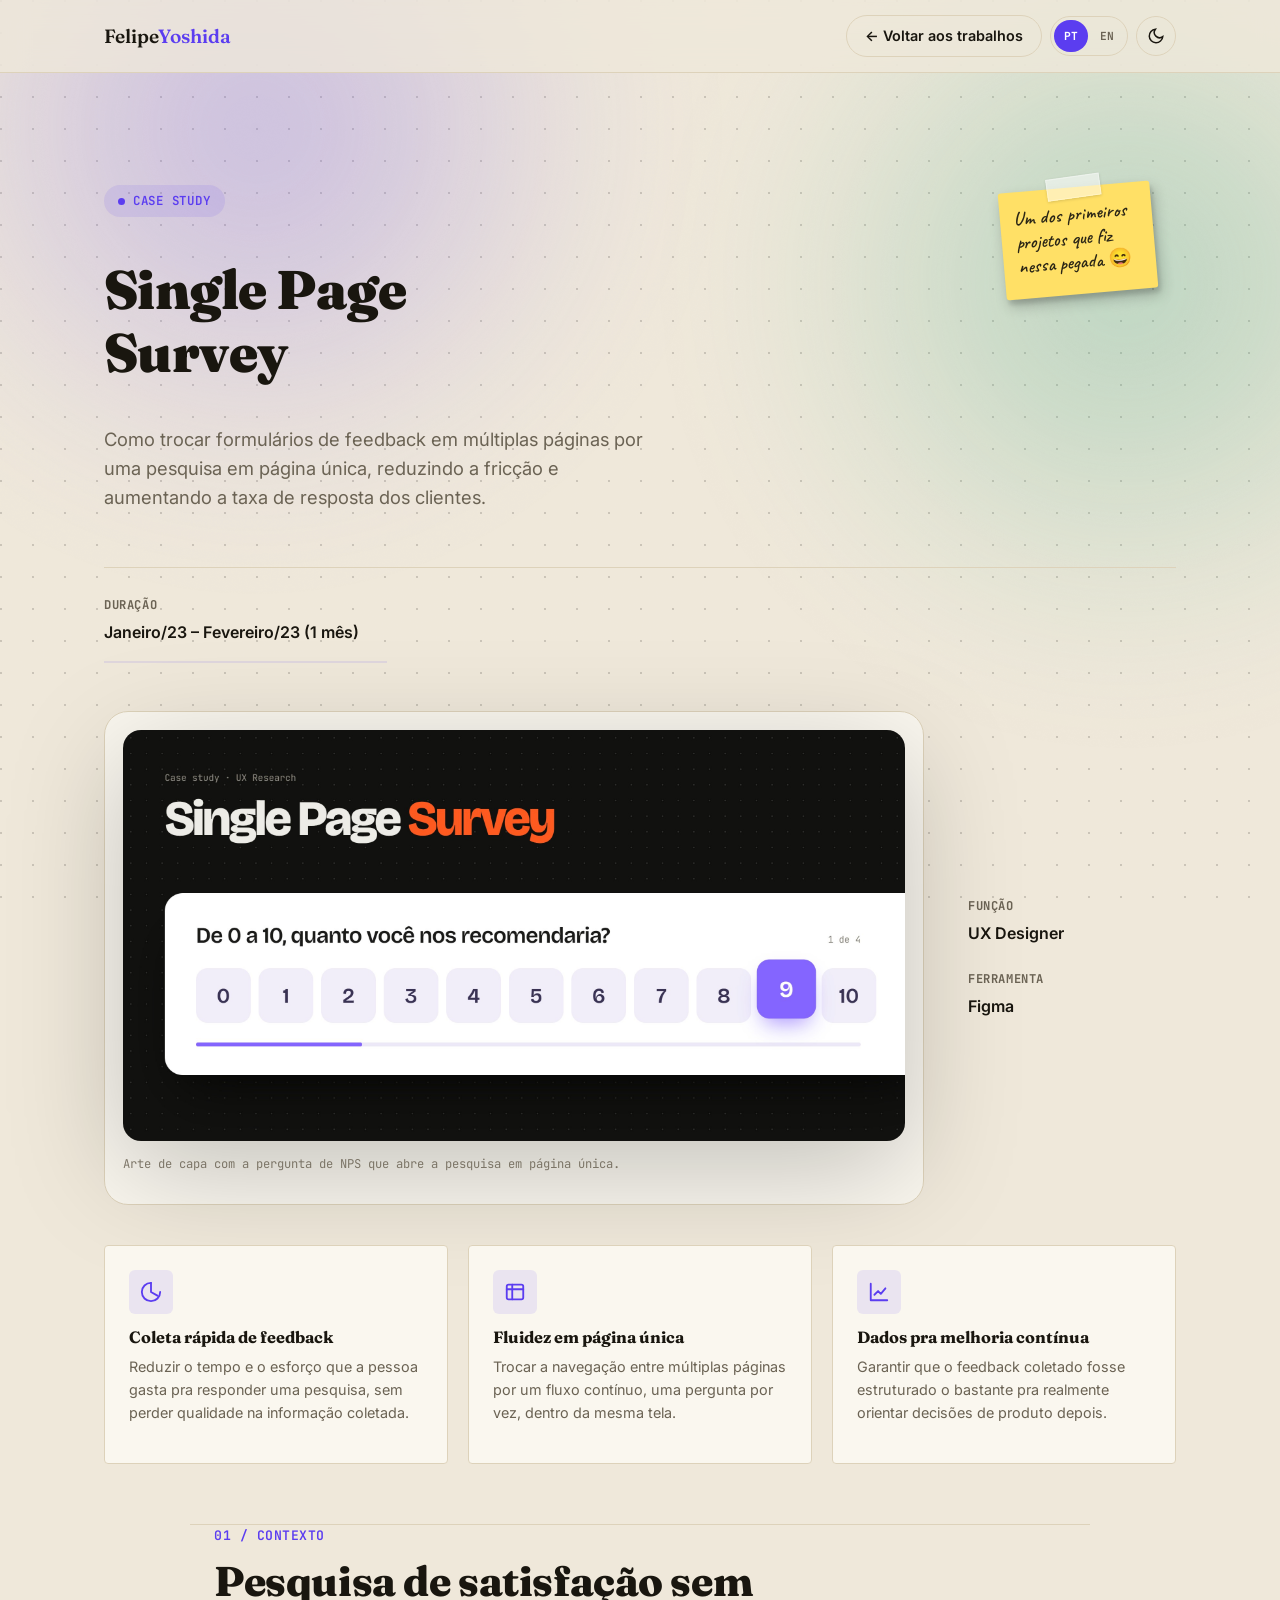
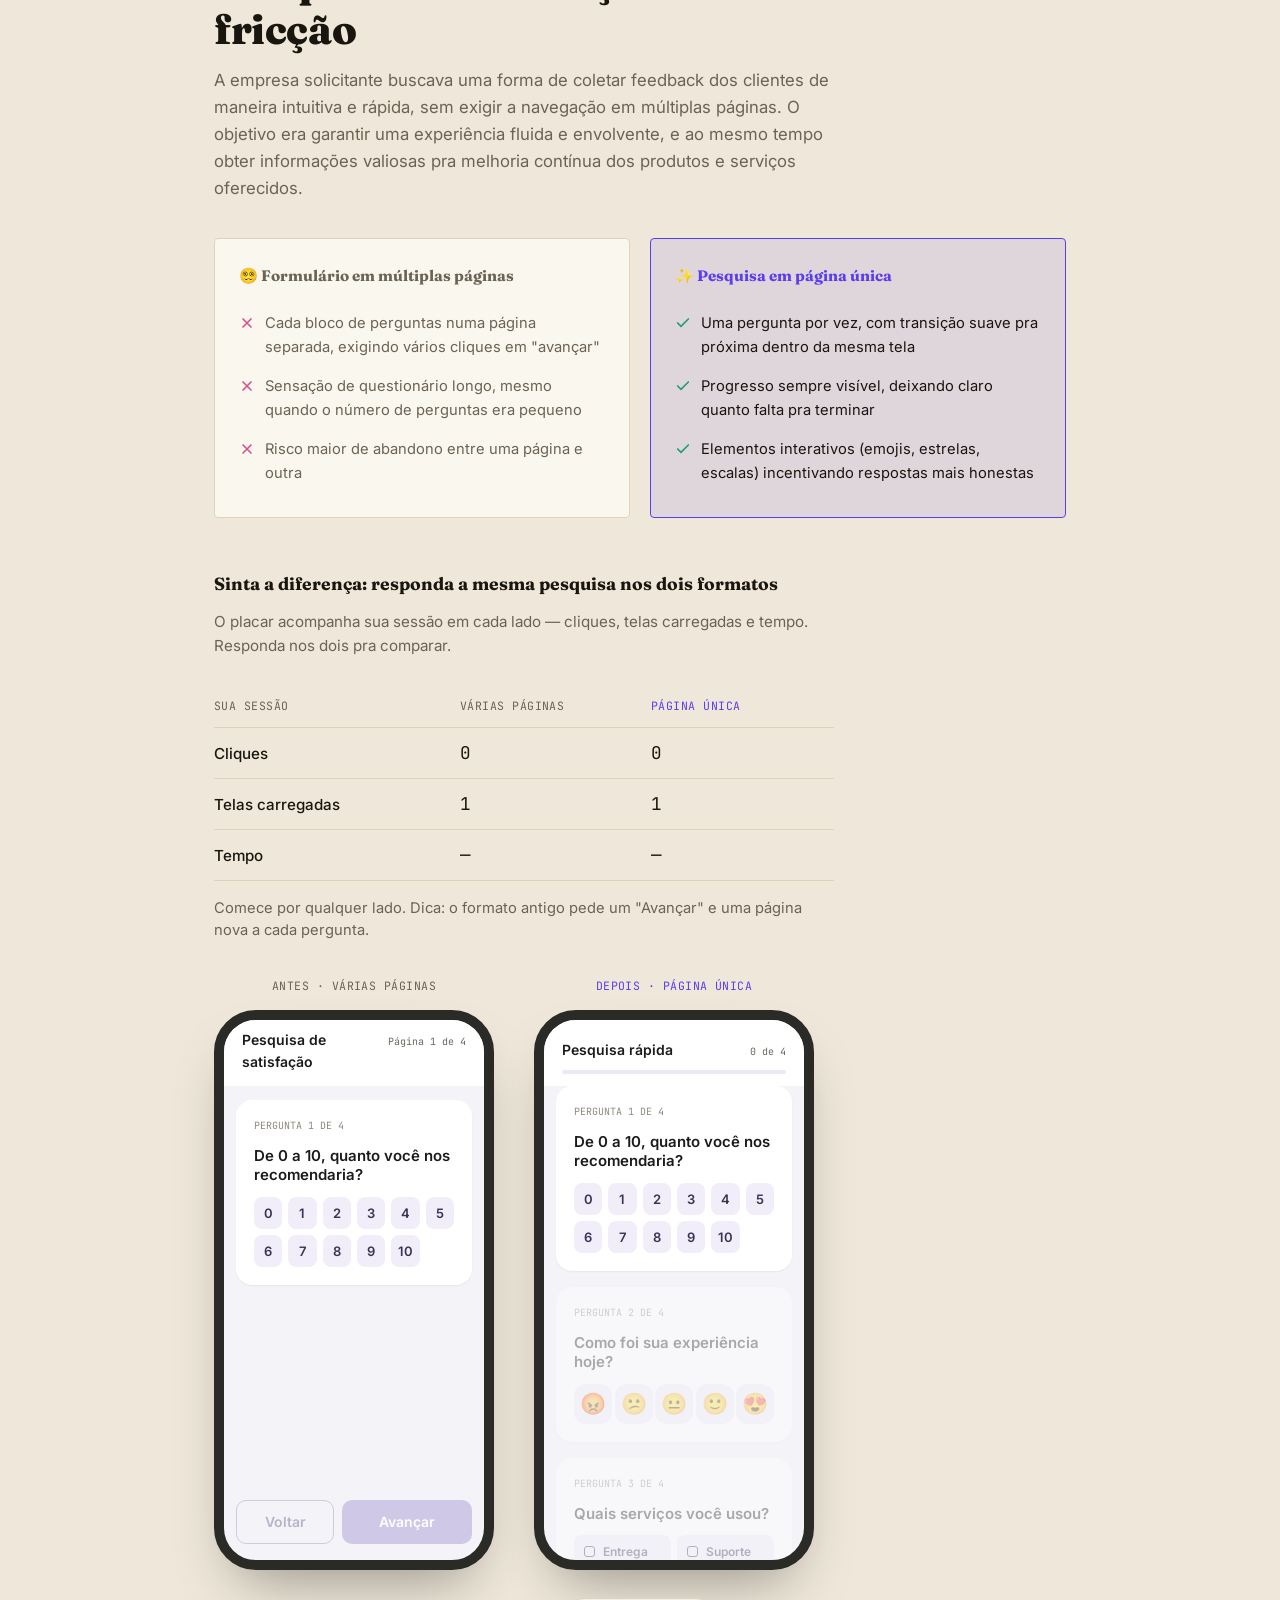
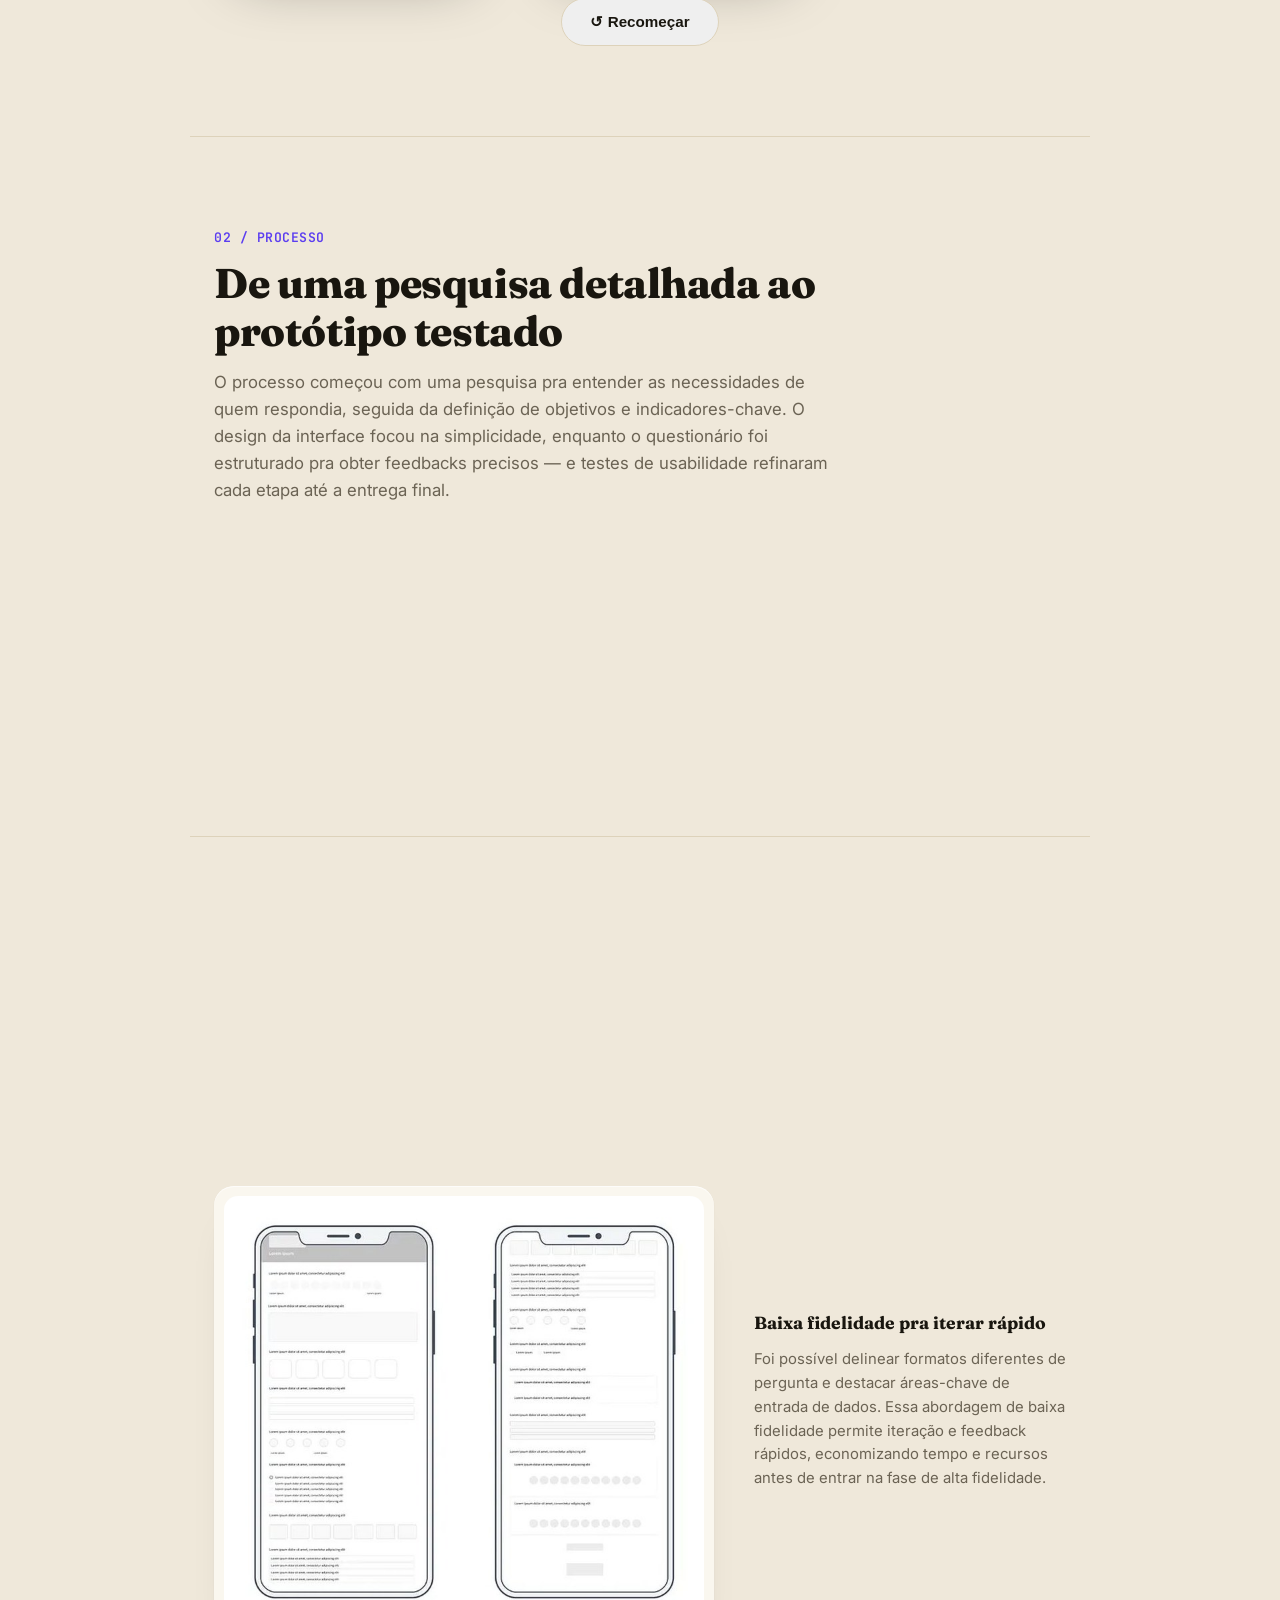
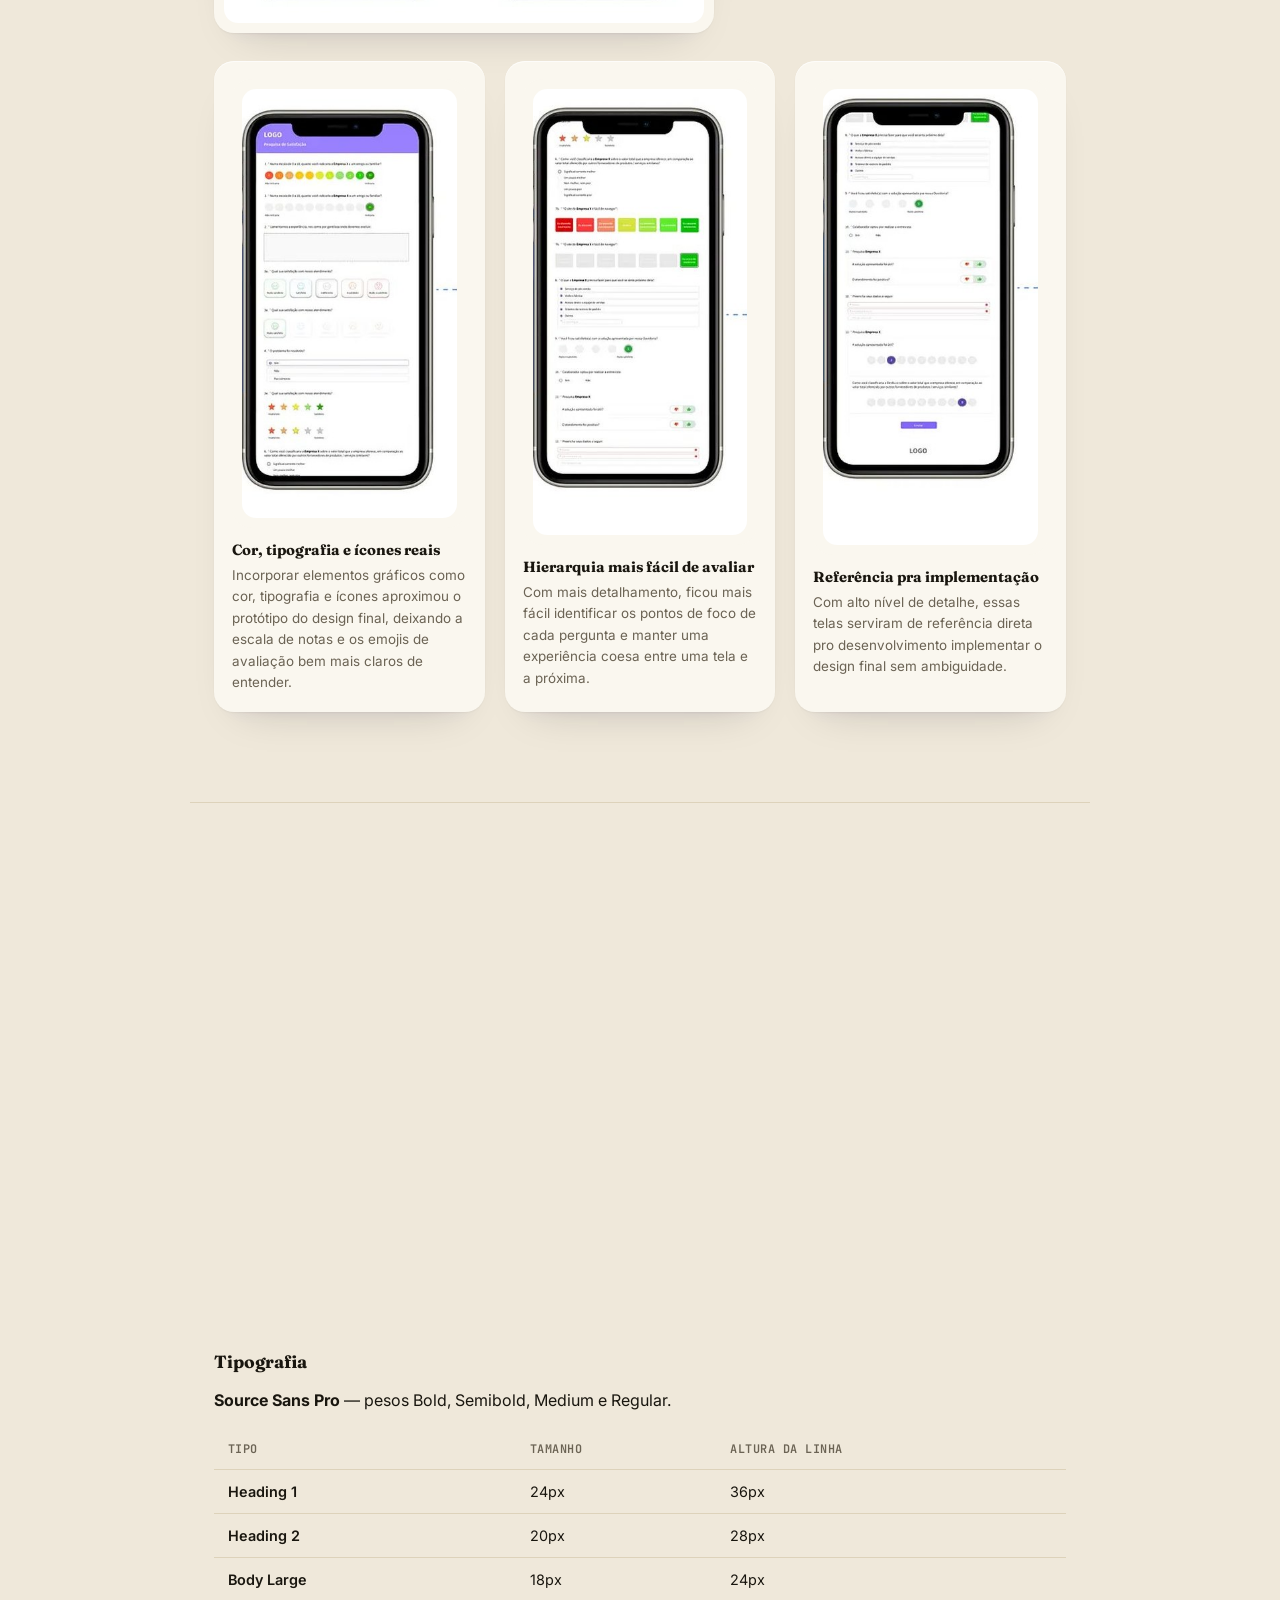
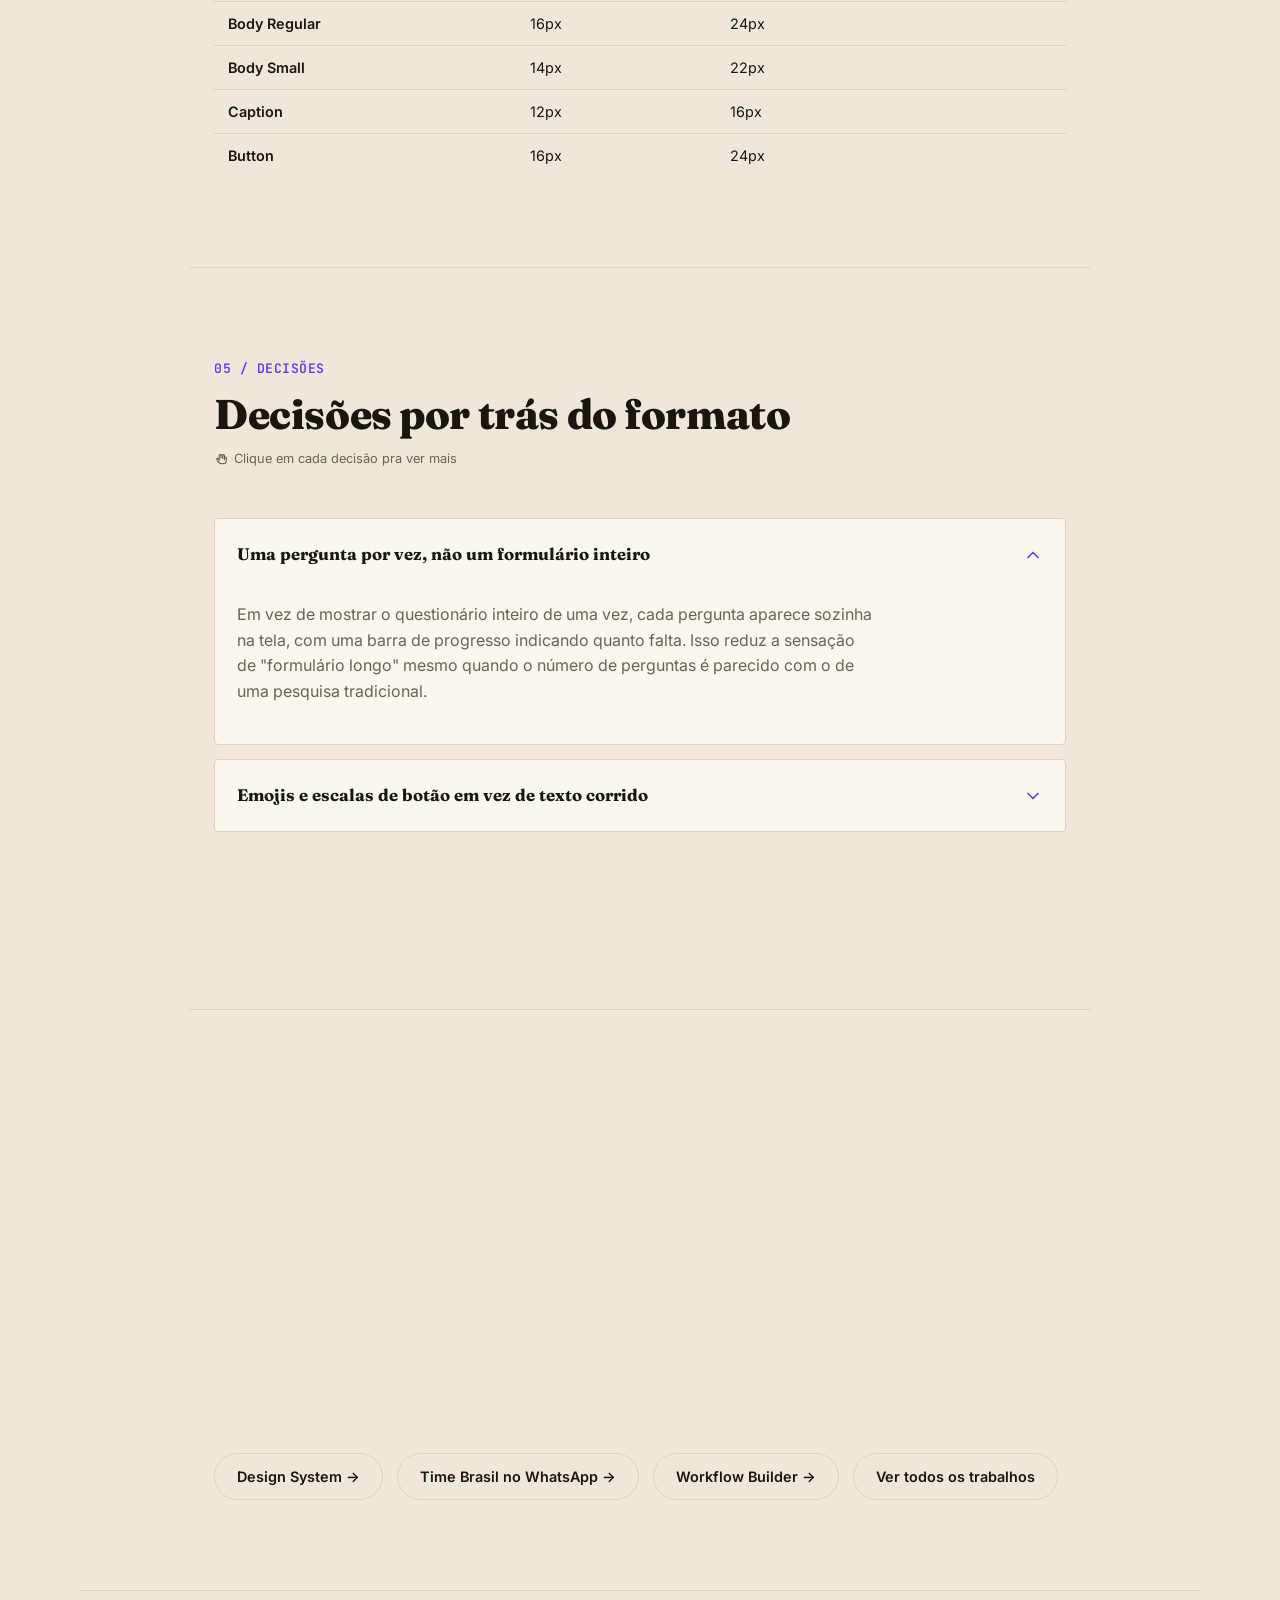
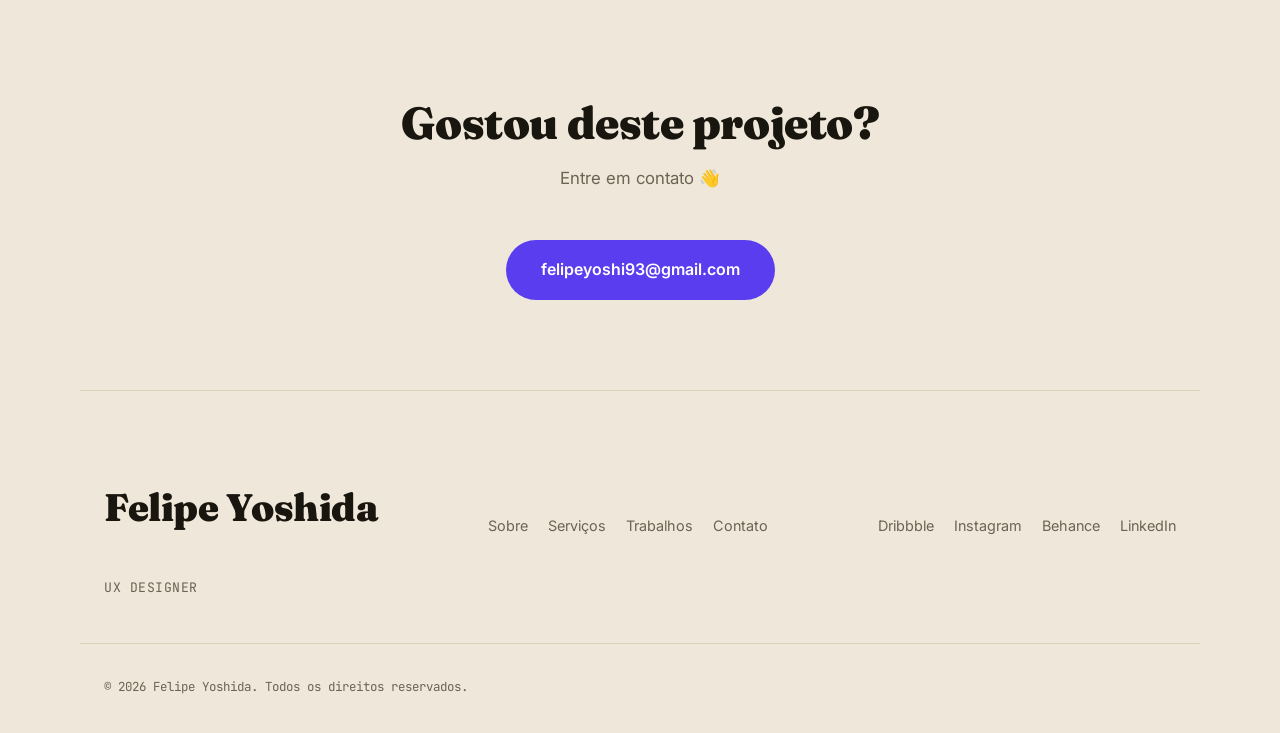
==== commit 11e63686: "2" ====
--- a/trabalhos/projeto-01.html
+++ b/trabalhos/projeto-01.html
@@ -54,22 +54,375 @@
 <main id="main-content" tabindex="-1">
 
   <section class="case-hero container">
-    <div class="postit postit--yellow postit--right postit--safe-top" style="--postit-rotate:-5deg;" aria-hidden="true"><p data-i18n="postitText">Um dos primeiros projetos que fiz nessa pegada 😄</p></div>
-    <p class="eyebrow reveal" data-i18n="caseEyebrow">Case study</p>
-    <h1 class="reveal" data-i18n="caseTitle">Single Page Survey</h1>
-    <p class="hero-sub reveal" data-i18n="caseHeroSub">
-      Como trocar formulários de feedback em múltiplas páginas por uma pesquisa em página única,
-      reduzindo a fricção e aumentando a taxa de resposta dos clientes.
-    </p>
-    <ul class="about-facts reveal">
-      <li><strong data-i18n="factDurationLabel">Duração</strong><span data-i18n="factDurationValue">Janeiro/23 – Fevereiro/23 (1 mês)</span></li>
-      <li><strong data-i18n="factRoleLabel">Função</strong><span>UX Designer</span></li>
-      <li><strong data-i18n="factToolLabel">Ferramenta</strong><span>Figma</span></li>
-    </ul>
-  </section>
-
-  <section class="case-image-section container">
-    <img src="../assets/projects/projeto-01-full.jpg" alt="Páginas do case study do projeto Single Page Survey, mostrando visão geral, wireframes de baixa fidelidade, telas de alta fidelidade e guia de estilo." data-i18n-alt="caseImageAlt" class="case-image reveal" loading="lazy">
+    <div class="case-hero-top reveal">
+      <div class="postit postit--yellow postit--right postit--safe-top" style="--postit-rotate:-5deg;" aria-hidden="true"><p data-i18n="postitText">Um dos primeiros projetos que fiz nessa pegada 😄</p></div>
+      <p class="eyebrow reveal" data-i18n="caseEyebrow">Case study</p>
+      <div class="case-hero-intro">
+        <h1 class="reveal" data-i18n="caseTitle">Single Page Survey</h1>
+        <p class="hero-sub reveal" data-i18n="caseHeroSub">
+          Como trocar formulários de feedback em múltiplas páginas por uma pesquisa em página única,
+          reduzindo a fricção e aumentando a taxa de resposta dos clientes.
+        </p>
+      </div>
+      <ul class="about-facts case-hero-duration reveal">
+        <li><strong data-i18n="factDurationLabel">Duração</strong><span data-i18n="factDurationValue">Janeiro/23 – Fevereiro/23 (1 mês)</span></li>
+      </ul>
+    </div>
+
+    <div class="case-hero-media reveal">
+      <div class="case-hero-visual">
+        <img src="../assets/projects/projeto-01-hero.jpg" data-i18n-alt="heroShotAlt" alt="Arte de capa do case Single Page Survey, com o título do projeto e a pergunta de NPS &quot;De 0 a 10, quanto você nos recomendaria?&quot; com a nota 9 selecionada.">
+        <p class="case-figcaption" data-i18n="heroShotCaption">Arte de capa com a pergunta de NPS que abre a pesquisa em página única.</p>
+      </div>
+      <ul class="about-facts case-hero-meta">
+        <li><strong data-i18n="factRoleLabel">Função</strong><span data-i18n="factRoleValue">UX Designer</span></li>
+        <li><strong data-i18n="factToolLabel">Ferramenta</strong><span data-i18n="factToolValue">Figma</span></li>
+      </ul>
+    </div>
+
+    <div class="pillar-grid reveal">
+      <article class="pillar-card">
+        <span class="service-icon" aria-hidden="true">
+          <svg viewBox="0 0 24 24" fill="none" stroke="currentColor" stroke-width="2" stroke-linecap="round" stroke-linejoin="round"><path d="M12 2a10 10 0 1 0 10 10"/><path d="M12 2v10l7 4"/></svg>
+        </span>
+        <h3 data-i18n="pillar1Title">Coleta rápida de feedback</h3>
+        <p data-i18n="pillar1Desc">Reduzir o tempo e o esforço que a pessoa gasta pra responder uma pesquisa, sem perder qualidade na informação coletada.</p>
+      </article>
+      <article class="pillar-card">
+        <span class="service-icon" aria-hidden="true">
+          <svg viewBox="0 0 24 24" fill="none" stroke="currentColor" stroke-width="2" stroke-linecap="round" stroke-linejoin="round"><rect x="3" y="4" width="18" height="16" rx="2"/><path d="M3 9h18M9 4v16"/></svg>
+        </span>
+        <h3 data-i18n="pillar2Title">Fluidez em página única</h3>
+        <p data-i18n="pillar2Desc">Trocar a navegação entre múltiplas páginas por um fluxo contínuo, uma pergunta por vez, dentro da mesma tela.</p>
+      </article>
+      <article class="pillar-card">
+        <span class="service-icon" aria-hidden="true">
+          <svg viewBox="0 0 24 24" fill="none" stroke="currentColor" stroke-width="2" stroke-linecap="round" stroke-linejoin="round"><path d="M3 3v18h18"/><path d="M7 15l4-4 3 3 5-6"/></svg>
+        </span>
+        <h3 data-i18n="pillar3Title">Dados pra melhoria contínua</h3>
+        <p data-i18n="pillar3Desc">Garantir que o feedback coletado fosse estruturado o bastante pra realmente orientar decisões de produto depois.</p>
+      </article>
+    </div>
+  </section>
+
+  <section class="section case-wide container">
+    <div class="section-head reveal">
+      <span class="section-num" data-i18n="caseContextNum">01 / Contexto</span>
+      <h2 data-i18n="caseContextTitle">Pesquisa de satisfação sem fricção</h2>
+      <p class="section-lede" data-i18n="caseContextBody">
+        A empresa solicitante buscava uma forma de coletar feedback dos clientes de maneira intuitiva e
+        rápida, sem exigir a navegação em múltiplas páginas. O objetivo era garantir uma experiência fluida
+        e envolvente, e ao mesmo tempo obter informações valiosas pra melhoria contínua dos produtos e
+        serviços oferecidos.
+      </p>
+    </div>
+
+    <div class="compare-grid reveal">
+      <div class="compare-col is-before">
+        <span class="compare-label" data-i18n="compareBeforeLabel">😵‍💫 Formulário em múltiplas páginas</span>
+        <ul>
+          <li>
+            <svg viewBox="0 0 24 24" fill="none" stroke="currentColor" stroke-width="2.5" stroke-linecap="round"><path d="M18 6 6 18M6 6l12 12"/></svg>
+            <span data-i18n="compareBefore1">Cada bloco de perguntas numa página separada, exigindo vários cliques em "avançar"</span>
+          </li>
+          <li>
+            <svg viewBox="0 0 24 24" fill="none" stroke="currentColor" stroke-width="2.5" stroke-linecap="round"><path d="M18 6 6 18M6 6l12 12"/></svg>
+            <span data-i18n="compareBefore2">Sensação de questionário longo, mesmo quando o número de perguntas era pequeno</span>
+          </li>
+          <li>
+            <svg viewBox="0 0 24 24" fill="none" stroke="currentColor" stroke-width="2.5" stroke-linecap="round"><path d="M18 6 6 18M6 6l12 12"/></svg>
+            <span data-i18n="compareBefore3">Risco maior de abandono entre uma página e outra</span>
+          </li>
+        </ul>
+      </div>
+      <div class="compare-col is-after">
+        <span class="compare-label" data-i18n="compareAfterLabel">✨ Pesquisa em página única</span>
+        <ul>
+          <li>
+            <svg viewBox="0 0 24 24" fill="none" stroke="currentColor" stroke-width="2.5" stroke-linecap="round"><path d="M20 6 9 17l-5-5"/></svg>
+            <span data-i18n="compareAfter1">Uma pergunta por vez, com transição suave pra próxima dentro da mesma tela</span>
+          </li>
+          <li>
+            <svg viewBox="0 0 24 24" fill="none" stroke="currentColor" stroke-width="2.5" stroke-linecap="round"><path d="M20 6 9 17l-5-5"/></svg>
+            <span data-i18n="compareAfter2">Progresso sempre visível, deixando claro quanto falta pra terminar</span>
+          </li>
+          <li>
+            <svg viewBox="0 0 24 24" fill="none" stroke="currentColor" stroke-width="2.5" stroke-linecap="round"><path d="M20 6 9 17l-5-5"/></svg>
+            <span data-i18n="compareAfter3">Elementos interativos (emojis, estrelas, escalas) incentivando respostas mais honestas</span>
+          </li>
+        </ul>
+      </div>
+    </div>
+
+    <div class="survey-demo reveal">
+      <div class="survey-demo-head">
+        <h3 data-i18n="demoHeading">Sinta a diferença: responda a mesma pesquisa nos dois formatos</h3>
+        <p data-i18n="demoIntro">O placar acompanha sua sessão em cada lado — cliques, telas carregadas e tempo. Responda nos dois pra comparar.</p>
+      </div>
+
+      <div class="survey-demo-stats">
+        <div class="survey-demo-stats-row survey-demo-stats-head">
+          <span data-i18n="demoColSession">Sua sessão</span>
+          <span data-i18n="demoColMulti">Várias páginas</span>
+          <span class="is-accent" data-i18n="demoColSingle">Página única</span>
+        </div>
+        <div class="survey-demo-stats-row">
+          <span data-i18n="demoRowClicks">Cliques</span>
+          <span id="svy-clicks-a">0</span>
+          <span id="svy-clicks-b">0</span>
+        </div>
+        <div class="survey-demo-stats-row">
+          <span data-i18n="demoRowLoads">Telas carregadas</span>
+          <span id="svy-loads-a">1</span>
+          <span id="svy-loads-b">1</span>
+        </div>
+        <div class="survey-demo-stats-row">
+          <span data-i18n="demoRowTime">Tempo</span>
+          <span id="svy-time-a">—</span>
+          <span id="svy-time-b">—</span>
+        </div>
+        <p class="survey-demo-verdict" id="svy-verdict"></p>
+      </div>
+
+      <div class="survey-demo-phones">
+        <div class="survey-demo-phone-col">
+          <span class="survey-demo-phone-label" data-i18n="demoLabelBefore">antes · várias páginas</span>
+          <div class="survey-demo-phone" id="svy-phone-a"></div>
+        </div>
+        <div class="survey-demo-phone-col">
+          <span class="survey-demo-phone-label is-accent" data-i18n="demoLabelAfter">depois · página única</span>
+          <div class="survey-demo-phone" id="svy-phone-b"></div>
+        </div>
+      </div>
+
+      <div class="survey-demo-actions">
+        <button type="button" class="btn btn-ghost" id="svy-reset" data-i18n="demoReset">↺ Recomeçar</button>
+      </div>
+    </div>
+  </section>
+
+  <section class="section case-wide container">
+    <div class="section-head reveal">
+      <span class="section-num" data-i18n="caseProcessNum">02 / Processo</span>
+      <h2 data-i18n="caseProcessTitle">De uma pesquisa detalhada ao protótipo testado</h2>
+      <p class="section-lede" data-i18n="caseProcessBody">
+        O processo começou com uma pesquisa pra entender as necessidades de quem respondia, seguida da
+        definição de objetivos e indicadores-chave. O design da interface focou na simplicidade, enquanto o
+        questionário foi estruturado pra obter feedbacks precisos — e testes de usabilidade refinaram cada
+        etapa até a entrega final.
+      </p>
+    </div>
+    <div class="flow-grid is-five reveal">
+      <div class="flow-step">
+        <span class="flow-num">01</span>
+        <h3 data-i18n="flow1Title">Entendimento</h3>
+        <p data-i18n="flow1Desc">User research, entrevistas com usuários e análise competitiva.</p>
+      </div>
+      <div class="flow-step">
+        <span class="flow-num">02</span>
+        <h3 data-i18n="flow2Title">Definição</h3>
+        <p data-i18n="flow2Desc">Personas, mapa de empatia e jornada do usuário.</p>
+      </div>
+      <div class="flow-step">
+        <span class="flow-num">03</span>
+        <h3 data-i18n="flow3Title">Idealização</h3>
+        <p data-i18n="flow3Desc">Fluxo de usuário e arquitetura de informação.</p>
+      </div>
+      <div class="flow-step">
+        <span class="flow-num">04</span>
+        <h3 data-i18n="flow4Title">Design</h3>
+        <p data-i18n="flow4Desc">Wireframes, telas de alta fidelidade e protótipo navegável.</p>
+      </div>
+      <div class="flow-step">
+        <span class="flow-num">05</span>
+        <h3 data-i18n="flow5Title">Teste</h3>
+        <p data-i18n="flow5Desc">Coleta de feedbacks e conclusões pra refinar a entrega.</p>
+      </div>
+    </div>
+  </section>
+
+  <section class="section case-wide container">
+    <div class="section-head reveal">
+      <span class="section-num" data-i18n="caseGalleryNum">03 / Explorações</span>
+      <h2 data-i18n="caseGalleryTitle">Do rascunho em baixa fidelidade à tela final</h2>
+      <p class="section-lede" data-i18n="caseGalleryBody">
+        Antes de qualquer cor ou tipografia entrar em cena, o formato das perguntas foi testado em
+        wireframes de baixa fidelidade — o suficiente pra validar a estrutura sem gastar tempo com
+        detalhes visuais ainda.
+      </p>
+    </div>
+
+    <div class="gallery-feature reveal">
+      <div class="case-shot is-wide">
+        <img src="../assets/projects/projeto-01-wireframes.jpg" data-i18n-alt="wireframesAlt" alt="Dois wireframes de baixa fidelidade lado a lado, em lorem ipsum, mostrando formatos diferentes de pergunta numa tela de celular.">
+      </div>
+      <div class="gallery-feature-copy">
+        <h3 data-i18n="wireframesTitle">Baixa fidelidade pra iterar rápido</h3>
+        <p data-i18n="wireframesBody">
+          Foi possível delinear formatos diferentes de pergunta e destacar áreas-chave de entrada de
+          dados. Essa abordagem de baixa fidelidade permite iteração e feedback rápidos, economizando
+          tempo e recursos antes de entrar na fase de alta fidelidade.
+        </p>
+      </div>
+    </div>
+
+    <div class="gallery-grid reveal">
+      <figure class="gallery-item">
+        <div class="case-shot">
+          <img src="../assets/projects/projeto-01-hifi-1.jpg" data-i18n-alt="hifi1Alt" alt="Tela de alta fidelidade da pesquisa de satisfação, com escala de notas de 0 a 10 e avaliação por emojis.">
+        </div>
+        <figcaption>
+          <h4 data-i18n="hifi1Title">Cor, tipografia e ícones reais</h4>
+          <p data-i18n="hifi1Body">Incorporar elementos gráficos como cor, tipografia e ícones aproximou o protótipo do design final, deixando a escala de notas e os emojis de avaliação bem mais claros de entender.</p>
+        </figcaption>
+      </figure>
+      <figure class="gallery-item">
+        <div class="case-shot">
+          <img src="../assets/projects/projeto-01-hifi-2.jpg" data-i18n-alt="hifi2Alt" alt="Tela de alta fidelidade mostrando uma pergunta de classificação por escala de botões coloridos e uma lista de checklist de serviços.">
+        </div>
+        <figcaption>
+          <h4 data-i18n="hifi2Title">Hierarquia mais fácil de avaliar</h4>
+          <p data-i18n="hifi2Body">Com mais detalhamento, ficou mais fácil identificar os pontos de foco de cada pergunta e manter uma experiência coesa entre uma tela e a próxima.</p>
+        </figcaption>
+      </figure>
+      <figure class="gallery-item">
+        <div class="case-shot">
+          <img src="../assets/projects/projeto-01-hifi-3.jpg" data-i18n-alt="hifi3Alt" alt="Tela de alta fidelidade com checklist de serviços, avaliação por pontos de satisfação e botão final de envio da pesquisa.">
+        </div>
+        <figcaption>
+          <h4 data-i18n="hifi3Title">Referência pra implementação</h4>
+          <p data-i18n="hifi3Body">Com alto nível de detalhe, essas telas serviram de referência direta pro desenvolvimento implementar o design final sem ambiguidade.</p>
+        </figcaption>
+      </figure>
+    </div>
+  </section>
+
+  <section class="section case-wide container">
+    <div class="section-head reveal">
+      <span class="section-num" data-i18n="caseStyleNum">04 / Guia de estilo</span>
+      <h2 data-i18n="caseStyleTitle">Paleta e tipografia por trás das telas</h2>
+      <p class="section-lede" data-i18n="caseStyleBody">
+        Um guia de estilo simples manteve a consistência visual entre as telas de alta fidelidade — poucas
+        cores, uma única família tipográfica e uma escala de tamanhos bem definida.
+      </p>
+    </div>
+
+    <div class="styleguide-block reveal">
+      <h3 data-i18n="paletteHeading">Paleta de cores</h3>
+      <div class="swatch-row">
+        <div class="swatch">
+          <div class="swatch-color" style="background:#FFFFFF; border-bottom-color:#ddd;"></div>
+          <div class="swatch-meta">
+            <span class="swatch-name" data-i18n="swatch1Name">Neutra</span>
+            <span class="swatch-hex">#FFFFFF</span>
+          </div>
+        </div>
+        <div class="swatch">
+          <div class="swatch-color" style="background:#8465FF;"></div>
+          <div class="swatch-meta">
+            <span class="swatch-name" data-i18n="swatch2Name">Secundária</span>
+            <span class="swatch-hex">#8465FF</span>
+          </div>
+        </div>
+      </div>
+    </div>
+
+    <div class="styleguide-block reveal">
+      <h3 data-i18n="typographyHeading">Tipografia</h3>
+      <p data-i18n-html="typographyBody"><strong>Source Sans Pro</strong> — pesos Bold, Semibold, Medium e Regular.</p>
+      <table class="type-scale-table">
+        <thead>
+          <tr>
+            <th data-i18n="typeColType">Tipo</th>
+            <th data-i18n="typeColSize">Tamanho</th>
+            <th data-i18n="typeColLineHeight">Altura da linha</th>
+          </tr>
+        </thead>
+        <tbody>
+          <tr><td>Heading 1</td><td>24px</td><td>36px</td></tr>
+          <tr><td>Heading 2</td><td>20px</td><td>28px</td></tr>
+          <tr><td>Body Large</td><td>18px</td><td>24px</td></tr>
+          <tr><td>Body Regular</td><td>16px</td><td>24px</td></tr>
+          <tr><td>Body Small</td><td>14px</td><td>22px</td></tr>
+          <tr><td>Caption</td><td>12px</td><td>16px</td></tr>
+          <tr><td>Button</td><td>16px</td><td>24px</td></tr>
+        </tbody>
+      </table>
+    </div>
+  </section>
+
+  <section class="section case-wide container">
+    <div class="section-head reveal">
+      <span class="section-num" data-i18n="caseDecisionsNum">05 / Decisões</span>
+      <h2 data-i18n="caseDecisionsTitle">Decisões por trás do formato</h2>
+      <p class="interact-hint reveal">
+        <svg viewBox="0 0 24 24" fill="none" stroke="currentColor" stroke-width="2" stroke-linecap="round" stroke-linejoin="round"><path d="M9 11.5V6a1.5 1.5 0 0 1 3 0v4M12 6a1.5 1.5 0 0 1 3 0v5M15 6.5a1.5 1.5 0 0 1 3 0V13M18 10a1.5 1.5 0 0 1 3 0v4a6 6 0 0 1-6 6h-2a6 6 0 0 1-5-2.7l-3-4.3a1.4 1.4 0 0 1 2.1-1.8L9 14"/></svg>
+        <span data-i18n="interactHintClick">Clique em cada decisão pra ver mais</span>
+      </p>
+    </div>
+
+    <details class="decision-acc reveal" open>
+      <summary>
+        <span data-i18n="decision1Title">Uma pergunta por vez, não um formulário inteiro</span>
+        <svg class="chev" viewBox="0 0 24 24" fill="none" stroke="currentColor" stroke-width="2" stroke-linecap="round" stroke-linejoin="round" aria-hidden="true"><path d="m6 9 6 6 6-6"/></svg>
+      </summary>
+      <div class="decision-body">
+        <p data-i18n="decision1Body">
+          Em vez de mostrar o questionário inteiro de uma vez, cada pergunta aparece sozinha na tela, com uma
+          barra de progresso indicando quanto falta. Isso reduz a sensação de "formulário longo" mesmo quando
+          o número de perguntas é parecido com o de uma pesquisa tradicional.
+        </p>
+      </div>
+    </details>
+
+    <details class="decision-acc reveal">
+      <summary>
+        <span data-i18n="decision2Title">Emojis e escalas de botão em vez de texto corrido</span>
+        <svg class="chev" viewBox="0 0 24 24" fill="none" stroke="currentColor" stroke-width="2" stroke-linecap="round" stroke-linejoin="round" aria-hidden="true"><path d="m6 9 6 6 6-6"/></svg>
+      </summary>
+      <div class="decision-body">
+        <p data-i18n="decision2Body">
+          Perguntas de satisfação usam emojis, estrelas e escalas de botão coloridas em vez de caixas de
+          texto livre sempre que possível — responder fica mais rápido pra quem usa, e as respostas saem
+          mais fáceis de agregar e comparar depois.
+        </p>
+      </div>
+    </details>
+
+    <details class="decision-acc reveal">
+      <summary>
+        <span data-i18n="decision3Title">Baixa fidelidade antes de qualquer cor</span>
+        <svg class="chev" viewBox="0 0 24 24" fill="none" stroke="currentColor" stroke-width="2" stroke-linecap="round" stroke-linejoin="round" aria-hidden="true"><path d="m6 9 6 6 6-6"/></svg>
+      </summary>
+      <div class="decision-body">
+        <p data-i18n="decision3Body">
+          Os wireframes em lorem ipsum validaram a estrutura de cada tipo de pergunta antes de qualquer
+          decisão visual — evitando retrabalho em cor e tipografia caso a estrutura precisasse mudar depois
+          dos primeiros testes.
+        </p>
+      </div>
+    </details>
+  </section>
+
+  <section class="section case-wide container">
+    <div class="section-head reveal">
+      <span class="section-num" data-i18n="caseImpactNum">06 / Conclusões</span>
+      <h2 data-i18n="caseImpactTitle">O que esse projeto deixou de aprendizado</h2>
+      <p class="section-lede" data-i18n="caseImpactBody">
+        Esse projeto mostrou como uma abordagem cuidadosa, da pesquisa inicial até os testes, pode resultar
+        numa ferramenta de feedback mais eficaz. A simplicidade aliada à intuição foi a chave do resultado —
+        e um dos primeiros projetos onde fui atrás desse jeito de pensar o design centrado na pessoa que
+        usa, antes mesmo de chamar isso de "design centrado no usuário".
+      </p>
+      <p class="case-disclaimer" data-i18n="caseDisclaimer">Projeto de estudo/portfólio, sem métricas reais de taxa de resposta antes/depois.</p>
+    </div>
+
+    <div class="case-more-grid reveal">
+      <a href="projeto-04.html" data-i18n="exploreDesignSystem">Design System →</a>
+      <a href="projeto-05.html" data-i18n="exploreTimeBrasil">Time Brasil no WhatsApp →</a>
+      <a href="projeto-06.html" data-i18n="exploreWorkflowBuilder">Workflow Builder →</a>
+      <a href="../index.html#trabalhos" data-i18n="allWorkLabel">Ver todos os trabalhos</a>
+    </div>
   </section>
 
   <section class="section container contact-section">
@@ -114,5 +467,6 @@
 
 <script src="../js/i18n.js"></script>
 <script src="../js/script.js"></script>
+<script src="../js/survey-compare.js"></script>
 </body>
 </html>
--- a/css/style.css
+++ b/css/style.css
@@ -35,13 +35,6 @@
     0 2px 4px rgba(0,0,0,0.4),
     0 34px 58px -26px rgba(0,0,0,0.65),
     0 16px 34px -14px var(--accent-soft);
-
-  /* Cinza neutro do "chrome de janela" nos prints da faixa — fixo (não
-     segue o tom quente do tema), pra parecer mesmo uma barra de navegador
-     por cima da captura de tela. */
-  --shotbar-bg: #3a3a40;
-  --shotbar-border: #28282d;
-  --shotbar-dot: #6c6c74;
 }
 
 [data-theme="light"] {
@@ -66,10 +59,6 @@
     0 2px 4px rgba(25,22,15,0.06),
     0 30px 50px -28px rgba(25,22,15,0.26),
     0 16px 30px -14px var(--accent-soft);
-
-  --shotbar-bg: #e2e2e6;
-  --shotbar-border: #cfcfd5;
-  --shotbar-dot: #a7a7b0;
 }
 
 * { box-sizing: border-box; }
@@ -144,9 +133,19 @@
   z-index: 0;
   overflow: hidden;
   opacity: .8;
+  /* Grão sutil (ruído SVG, opacidade já "assada" no SVG) + grade de pontos
+     (bate com a grade de 8px que um design system usa) por cima do fundo —
+     textura real, não só cor, sem pesar no carregamento (é tudo gerado via
+     data URI, sem request extra) nem no desempenho (estático, não anima). */
+  background-image:
+    url("data:image/svg+xml,%3Csvg xmlns='http://www.w3.org/2000/svg' width='200' height='200'%3E%3Cfilter id='n'%3E%3CfeTurbulence type='fractalNoise' baseFrequency='0.85' numOctaves='2' stitchTiles='stitch'/%3E%3CfeColorMatrix type='matrix' values='0 0 0 0 1 0 0 0 0 1 0 0 0 0 1 0 0 0 0.05 0'/%3E%3C/filter%3E%3Crect width='200' height='200' filter='url(%23n)'/%3E%3C/svg%3E"),
+    radial-gradient(circle at 1px 1px, color-mix(in srgb, var(--text) 22%, transparent) 1.3px, transparent 1.5px);
+  background-repeat: repeat, repeat;
+  background-size: 200px 200px, 32px 32px;
 }
 .noise-overlay::before,
-.noise-overlay::after {
+.noise-overlay::after,
+.noise-blob-3 {
   content: "";
   position: absolute;
   width: 60vmax;
@@ -167,6 +166,18 @@
   right: -18vmax;
   background: radial-gradient(circle, var(--accent-2), transparent 70%);
   animation: mesh-drift-b 32s ease-in-out infinite;
+}
+/* Terceiro "borrão" de cor, ancorado embaixo — SPAN em vez de ::before/::after
+   (um elemento só tem dois pseudo-elementos disponíveis) pra dar mais presença
+   de cor na parte de baixo da tela também, não só no topo. */
+.noise-blob-3 {
+  width: 50vmax;
+  height: 50vmax;
+  bottom: -20vmax;
+  left: 18vmax;
+  opacity: .22;
+  background: radial-gradient(circle, var(--accent-3), transparent 70%);
+  animation: mesh-drift-a 34s ease-in-out infinite reverse;
 }
 @keyframes mesh-drift-a {
   0%, 100% { transform: translate(0, 0) scale(1); }
@@ -319,36 +330,226 @@
 }
 
 /* ---------- Hero ---------- */
-.hero {
+/* ---------- Hero "Fluxo vivo" (header 1c) ----------
+   Módulo com um artboard de 1280x760 (nós/conexões em posição absoluta),
+   escalado por JS (hero-flow.js) pra caber em qualquer largura sem
+   distorcer. Abaixo de 860px vira uma pilha estática simples (ver media
+   query no fim do bloco).
+   Paleta: os neutros (fundo, cards, texto, bordas, pontos, linhas) seguem
+   os tokens do TEMA do site via color-mix — então o hero também troca com
+   o toggle claro/escuro — e só o laranja/verde (acento do fluxo e status
+   "online") ficam fixos nas duas cores de marca do diagrama. A grade de
+   pontos vive na seção inteira (não só no artboard escalado), por isso
+   cobre a largura toda, até a borda, em qualquer tamanho de tela. */
+.hero-flow {
+  --flow-bg: var(--bg);
+  --flow-dot: color-mix(in srgb, var(--text) 16%, var(--bg));
+  --flow-edge: color-mix(in srgb, var(--text) 30%, var(--bg));
+  --flow-card: var(--bg-elevated);
+  --flow-card-border: var(--border);
+  --flow-text: var(--text);
+  --flow-text-soft: var(--text-muted);
+  --flow-text-mid: color-mix(in srgb, var(--text) 58%, var(--bg));
+  --flow-text-dim: color-mix(in srgb, var(--text) 40%, var(--bg));
+  --flow-accent: #FF5A1F;
+  --flow-online: #3DDC84;
+  /* texto dos elementos "quentes" (nó Deploy) — fixo escuro, não o --flow-bg
+     do tema: no claro, --flow-bg vira um creme claro que perderia contraste
+     em cima do laranja. */
+  --flow-hot-text: #1A1410;
+  --flow-font-display: 'Bricolage Grotesque', var(--font-body);
   position: relative;
   z-index: 1;
-  padding: 140px 24px 100px;
-  max-width: 900px;
-  overflow: visible;
-}
-
-.hero-visual {
+  background:
+    radial-gradient(var(--flow-dot) 1.2px, transparent 1.2px) center / 24px 24px,
+    var(--flow-bg);
+  overflow: hidden;
+}
+.hero-flow-scaler {
+  width: 100%;
+  max-width: 1280px;
+  margin: 0 auto;
+  position: relative;
+}
+.hero-flow-stage {
+  width: 1280px;
+  height: 760px;
+  position: relative;
+  transform-origin: top left;
+  user-select: none;
+}
+.flow-edges {
   position: absolute;
-  top: 90px;
-  right: -20px;
-  width: 280px;
-  opacity: 0.95;
-  filter: drop-shadow(0 30px 60px rgba(0,0,0,0.25));
-  transform: rotate(4deg);
-  animation: hero-float 6s ease-in-out infinite;
-}
-@keyframes hero-float {
-  0%, 100% { transform: rotate(4deg) translateY(0); }
-  50% { transform: rotate(4deg) translateY(-14px); }
-}
-.hero-visual svg {
-  width: 100%;
-  height: auto;
-  display: block;
-  border-radius: var(--radius);
-}
-@media (max-width: 1180px) {
-  .hero-visual { display: none; }
+  inset: 0;
+  width: 1280px;
+  height: 760px;
+  pointer-events: none;
+}
+.flow-edges path { fill: none; stroke-width: 1.5px; }
+.flow-edges path.is-static { stroke: var(--flow-edge); }
+.flow-edges path.is-live {
+  stroke: var(--flow-accent);
+  stroke-dasharray: 4 6;
+  animation: flow-dash 1s linear infinite;
+}
+@keyframes flow-dash { to { stroke-dashoffset: -20; } }
+@keyframes flow-blink { 50% { opacity: .25; } }
+
+.flow-node {
+  position: absolute;
+  width: 176px;
+  height: 72px;
+  box-sizing: border-box;
+  padding: 12px 14px;
+  border-radius: 10px;
+  background: var(--flow-card);
+  border: 1px solid var(--flow-card-border);
+  display: flex;
+  flex-direction: column;
+  justify-content: space-between;
+  cursor: grab;
+  box-shadow: 0 10px 30px -10px rgba(0,0,0,.6);
+  touch-action: none;
+  transition: border-color 0.2s ease;
+}
+.flow-node:hover, .flow-node.is-dragging { border-color: var(--flow-accent); }
+.flow-node.is-dragging { cursor: grabbing; z-index: 5; }
+.flow-node-label {
+  font-family: var(--font-mono);
+  font-size: 11px;
+  color: var(--flow-text-mid);
+}
+.flow-node-title {
+  font-family: var(--flow-font-display);
+  font-size: 20px;
+  font-weight: 600;
+  letter-spacing: -0.01em;
+  color: var(--flow-text);
+}
+.flow-node-port {
+  position: absolute;
+  top: 31px;
+  width: 8px;
+  height: 8px;
+  border-radius: 50%;
+  background: var(--flow-bg);
+  border: 1.5px solid var(--flow-text-dim);
+}
+.flow-node-port--l { left: -5px; }
+.flow-node-port--r { right: -5px; }
+
+.flow-node--hot {
+  background: var(--flow-accent);
+  border-color: var(--flow-accent);
+}
+.flow-node--hot .flow-node-label,
+.flow-node--hot .flow-node-title { color: var(--flow-hot-text); }
+
+.flow-topbar {
+  position: absolute;
+  left: 64px;
+  top: 36px;
+  display: flex;
+  align-items: center;
+  gap: 14px;
+  font-family: var(--font-mono);
+  font-size: 13px;
+  color: var(--flow-text-soft);
+}
+.flow-name {
+  font-family: var(--flow-font-display);
+  font-size: 22px;
+  font-weight: 700;
+  letter-spacing: -0.02em;
+  color: var(--flow-text);
+}
+.flow-online {
+  width: 8px;
+  height: 8px;
+  border-radius: 50%;
+  background: var(--flow-online);
+  animation: flow-blink 1.6s ease-in-out infinite;
+}
+
+.flow-headline {
+  position: absolute;
+  left: 64px;
+  bottom: 64px;
+  display: flex;
+  flex-direction: column;
+  gap: 24px;
+  pointer-events: none;
+  max-width: 620px;
+}
+.flow-headline h1 {
+  font-family: var(--flow-font-display);
+  font-size: 124px;
+  font-weight: 800;
+  line-height: 0.88;
+  letter-spacing: -0.045em;
+  color: var(--flow-text);
+  margin: 0;
+}
+.flow-accent-text { color: var(--flow-accent); }
+.flow-headline p {
+  font-family: var(--font-mono);
+  font-size: 14px;
+  line-height: 1.6;
+  color: var(--flow-text-soft);
+  max-width: 520px;
+  margin: 0;
+}
+
+/* Ações/CV/contato restaurados do hero antigo, agora dentro do bloco de
+   headline — o pai tem pointer-events:none (só o texto é decorativo),
+   então reativamos aqui pra esses elementos continuarem clicáveis. */
+.flow-actions {
+  display: flex;
+  gap: 16px;
+  flex-wrap: wrap;
+  align-items: center;
+  pointer-events: auto;
+}
+.flow-meta {
+  display: flex;
+  align-items: center;
+  gap: 10px;
+  color: var(--flow-text-soft);
+  font-family: var(--font-mono);
+  font-size: 0.85rem;
+  pointer-events: auto;
+}
+.flow-meta a { border-bottom: 1px solid var(--flow-card-border); }
+.flow-meta a:hover { border-color: var(--flow-accent); color: var(--flow-accent); }
+.flow-divider { opacity: 0.5; }
+
+.flow-footer {
+  position: absolute;
+  right: 64px;
+  bottom: 40px;
+  font-family: var(--font-mono);
+  font-size: 12px;
+  color: var(--flow-text-dim);
+}
+
+@media (max-width: 860px) {
+  .hero-flow-scaler { height: auto !important; }
+  .hero-flow-stage {
+    width: 100%;
+    height: auto;
+    transform: none !important;
+    padding: 108px 24px 48px;
+    display: flex;
+    flex-direction: column;
+    gap: 28px;
+  }
+  .flow-edges, .flow-node { display: none; }
+  .flow-topbar, .flow-headline, .flow-footer {
+    position: static;
+    left: auto; top: auto; right: auto; bottom: auto;
+    max-width: none;
+  }
+  .flow-headline h1 { font-size: clamp(2.2rem, 10vw, 3.4rem); }
 }
 
 .eyebrow {
@@ -373,25 +574,11 @@
   border-radius: 50%;
 }
 
-.hero h1 {
-  font-size: clamp(2.4rem, 5.6vw, 4.2rem);
-  font-weight: 900;
-  letter-spacing: -0.01em;
-}
-.highlight { color: var(--accent); }
-
 .hero-sub {
   margin-top: 24px;
   font-size: 1.15rem;
   color: var(--text-muted);
   max-width: 620px;
-}
-
-.hero-actions {
-  display: flex;
-  gap: 16px;
-  margin-top: 36px;
-  flex-wrap: wrap;
 }
 
 /* Botões com uma física mais "saltitante" (easing com leve overshoot) no
@@ -453,19 +640,6 @@
   0%, 100% { transform: translateY(0); }
   50% { transform: translateY(3px); }
 }
-
-.hero-meta {
-  margin-top: 40px;
-  display: flex;
-  align-items: center;
-  gap: 10px;
-  color: var(--text-muted);
-  font-family: var(--font-mono);
-  font-size: 0.85rem;
-}
-.hero-meta a { border-bottom: 1px solid var(--border); }
-.hero-meta a:hover { border-color: var(--accent); color: var(--accent); }
-.divider { opacity: 0.5; }
 
 /* ---------- Faixa "marquee" de destaques ---------- */
 .marquee {
@@ -499,175 +673,550 @@
   to { transform: translateX(-50%); }
 }
 
-/* ---------- Faixa de prints reais (Design System, Time Brasil e outros) ----------
-   Cards "flutuantes" — raio generoso e sombra em camadas no lugar de moldura —
-   todos alinhados na mesma base e do mesmo tamanho. Cada card é um link de
-   verdade pro case study correspondente: zoom na imagem e legenda aparecem
-   no hover/foco, o carrossel pausa pra dar tempo de clicar, e o card segue
-   levemente o cursor (tilt 3D via --tilt-x/--tilt-y, atualizados por JS).
-   O fundo da faixa é um gradiente animado e lento com as cores do site, e as
-   bordas esquerda/direita usam mask-image pra as imagens "sumirem no
-   infinito" em vez de cortar seco na tela. */
-.shot-strip {
+/* ---------- Design System playground (case Design System) ----------
+   Componente de botão interativo: muda variante/tamanho/estado/ícone nas
+   pills da esquerda e vê o componente, as redlines de medida e o código
+   com tokens se atualizarem ao vivo (ver js/ds-playground.js). Mesmo
+   tratamento de fundo full-bleed das outras duas seções "spotlight" de
+   case (tokens do tema + pontos), com o painel de preview (stage + bloco
+   de código) em paleta fixa — é a vitrine de um componente real do DS,
+   não chrome do site, então os tokens de exemplo (#FF5A1F etc.) ficam os
+   mesmos em claro e escuro. */
+.playground {
+  --pg-bg: var(--bg);
+  --pg-dot: color-mix(in srgb, var(--text) 16%, var(--bg));
+  --pg-border: var(--border);
+  --pg-text: var(--text);
+  --pg-text-soft: var(--text-muted);
+  --pg-accent: #FF5A1F;
+  --pg-font-display: 'Bricolage Grotesque', var(--font-body);
   position: relative;
   z-index: 1;
+  background:
+    radial-gradient(var(--pg-dot) 1.2px, transparent 1.2px) center / 24px 24px,
+    var(--pg-bg);
+  border-bottom: 1px solid var(--border);
+  padding: 100px 24px;
   overflow: hidden;
-  border-bottom: 1px solid var(--border);
-  background: var(--bg-elevated);
-  padding: 56px 0;
-  -webkit-mask-image: linear-gradient(to right, transparent, black 80px, black calc(100% - 80px), transparent);
-  mask-image: linear-gradient(to right, transparent, black 80px, black calc(100% - 80px), transparent);
-}
-.shot-strip::before {
-  content: "";
-  position: absolute;
-  inset: 0;
-  z-index: 0;
-  background:
-    radial-gradient(640px 360px at 15% 25%, color-mix(in srgb, var(--accent) 22%, transparent), transparent 70%),
-    radial-gradient(640px 360px at 85% 75%, color-mix(in srgb, var(--accent-2) 18%, transparent), transparent 70%),
-    radial-gradient(520px 320px at 50% 50%, color-mix(in srgb, var(--accent-3) 14%, transparent), transparent 70%);
-  background-size: 180% 180%;
-  animation: shot-strip-aurora 24s ease-in-out infinite;
-  opacity: 0.8;
-}
-[data-theme="light"] .shot-strip::before { opacity: 0.45; }
-@keyframes shot-strip-aurora {
-  0%, 100% { background-position: 0% 0%, 100% 100%, 50% 50%; }
-  50% { background-position: 35% 20%, 65% 80%, 60% 35%; }
-}
-.shot-track {
+}
+
+.playground-inner {
   position: relative;
   z-index: 1;
-  display: flex;
-  align-items: flex-start;
-  gap: 26px;
-  width: max-content;
-  animation: shot-scroll 85s linear infinite;
-}
-.shot-strip:hover .shot-track,
-.shot-strip:focus-within .shot-track { animation-play-state: paused; }
-.shot-frame {
-  --tilt-x: 0deg;
-  --tilt-y: 0deg;
-  --lift: 0px;
+  max-width: 1120px;
+  margin: 0 auto;
+  display: grid;
+  grid-template-columns: minmax(0, 460px) minmax(0, 1fr);
+  column-gap: 56px;
+  align-items: start;
+}
+
+.playground-intro {
+  display: flex;
+  flex-direction: column;
+  gap: 22px;
+  max-width: 460px;
+}
+.playground-eyebrow {
+  font-family: var(--font-mono);
+  font-size: 0.82rem;
+  color: var(--pg-text-soft);
+  letter-spacing: 0.02em;
+}
+.playground-heading {
+  font-family: var(--pg-font-display);
+  font-size: clamp(2rem, 3.6vw, 2.75rem);
+  font-weight: 800;
+  line-height: 0.96;
+  letter-spacing: -0.02em;
+  color: var(--pg-text);
+  margin: 0;
+}
+.pg-accent-text { color: var(--pg-accent); }
+.playground-sub {
+  color: var(--pg-text-soft);
+  font-size: 1rem;
+  line-height: 1.6;
+  margin: 0;
+}
+
+.playground-controls {
+  display: flex;
+  flex-direction: column;
+  gap: 18px;
+  margin-top: 6px;
+}
+.playground-group {
+  display: flex;
+  flex-direction: column;
+  gap: 10px;
+}
+.playground-group-label {
+  font-family: var(--font-mono);
+  font-size: 0.68rem;
+  font-weight: 600;
+  letter-spacing: 0.08em;
+  text-transform: uppercase;
+  color: var(--pg-text-soft);
+}
+.playground-pills {
+  display: flex;
+  flex-wrap: wrap;
+  gap: 6px;
+}
+.playground-pill {
+  height: 36px;
+  padding: 0 16px;
+  border-radius: 18px;
+  border: 1px solid var(--pg-border);
+  background: transparent;
+  color: var(--pg-text-soft);
+  font-family: var(--font-body);
+  font-size: 0.88rem;
+  font-weight: 600;
+  cursor: pointer;
+  transition: border-color 0.2s ease, background 0.2s ease, color 0.2s ease;
+}
+.playground-pill:hover { border-color: var(--pg-accent); color: var(--pg-text); }
+.playground-pill:focus-visible { outline: 2px solid var(--pg-accent); outline-offset: 2px; }
+.playground-pill[aria-checked="true"] {
+  background: var(--pg-text);
+  color: var(--pg-bg);
+  border-color: var(--pg-text);
+}
+
+.playground-link {
+  display: inline-block;
+  width: fit-content;
+  font-size: 1rem;
+  font-weight: 600;
+  color: var(--pg-text);
+  border-bottom: 1px solid var(--pg-accent);
+  padding-bottom: 2px;
+  transition: color var(--transition);
+}
+.playground-link:hover { color: var(--pg-accent); }
+
+/* Painel de preview: cores fixas de propósito (ver comentário no topo do
+   bloco .playground). */
+.playground-panel {
+  border-radius: 16px;
+  border: 1px solid #34332F;
+  overflow: hidden;
+  display: flex;
+  flex-direction: column;
+}
+.playground-stage {
+  position: relative;
+  min-height: 300px;
+  box-sizing: border-box;
+  padding: 18px;
+  background: #EFE8DA;
+  background-image: radial-gradient(#D9D0BE 1px, transparent 1px);
+  background-size: 8px 8px;
+  display: flex;
+  align-items: center;
+  justify-content: center;
   flex-shrink: 0;
-  display: block;
-  width: 260px;
-  border-radius: var(--radius-card);
-  overflow: hidden;
-  background: var(--bg);
-  box-shadow: var(--shadow-card);
-  color: inherit;
-  text-decoration: none;
-  transform: perspective(900px) rotateX(var(--tilt-x)) rotateY(var(--tilt-y)) translateY(var(--lift));
-  transition: transform 0.2s ease, box-shadow var(--transition);
-}
-.shot-frame:hover,
-.shot-frame:focus-visible {
-  --lift: -6px;
-  box-shadow: var(--shadow-card-hover);
-}
-.shot-frame:focus-visible { outline: 2px solid var(--accent); outline-offset: 3px; }
-
-/* Barrinha de "janela de navegador" no topo de cada print — 3 pontinhos
-   discretos, sem cor de semáforo, só pra reforçar a leitura de "tela de
-   produto" (como nos mockups de referência) sem competir com a imagem. */
-.shot-frame-bar {
+}
+.playground-stage-label,
+.playground-stage-grid {
+  position: absolute;
+  top: 16px;
+  font-family: var(--font-mono);
+  font-size: 11px;
+  color: #6B675E;
+}
+.playground-stage-label { left: 18px; }
+.playground-stage-grid { right: 18px; }
+
+.playground-component-wrap {
+  position: relative;
+  display: inline-flex;
+}
+.playground-component {
+  display: inline-flex;
+  align-items: center;
+  gap: 8px;
+  box-sizing: border-box;
+  border-style: solid;
+  border-width: 1.5px;
+  font-weight: 600;
+  white-space: nowrap;
+  transition: all 0.2s ease;
+}
+.playground-redline {
+  position: absolute;
+  border: 1px solid var(--pg-accent);
+  transition: width 0.2s ease, height 0.2s ease;
+}
+.playground-redline-h {
+  left: -26px;
+  top: 0;
+  bottom: 0;
+  width: 6px;
+  border-right: none;
+}
+.playground-redline-px {
+  left: 0;
+  top: calc(100% + 12px);
+  height: 6px;
+  border-top: none;
+}
+.playground-redline-label {
+  position: absolute;
+  font-family: var(--font-mono);
+  font-size: 11px;
+  color: var(--pg-accent);
+  white-space: nowrap;
+}
+.playground-redline-h-label { left: -64px; top: 50%; transform: translateY(-50%); }
+.playground-redline-px-label { left: 0; top: calc(100% + 24px); }
+.playground-redline-r-label { right: 0; top: -28px; }
+
+.playground-code {
+  flex: 1;
+  min-height: 220px;
+  box-sizing: border-box;
+  background: #1B1B19;
+  padding: 20px 24px;
+  display: flex;
+  flex-direction: column;
+  gap: 3px;
+  font-family: var(--font-mono);
+  font-size: 13px;
+  line-height: 1.5;
+}
+.playground-code-line { display: flex; gap: 12px; min-height: 19px; }
+.playground-code-a { color: #EEECE6; white-space: pre; }
+.playground-code-b { color: #6B675E; }
+
+@media (max-width: 900px) {
+  .playground-inner { grid-template-columns: 1fr; row-gap: 40px; }
+  .playground-intro { max-width: none; }
+  .playground-heading { font-size: clamp(1.9rem, 7vw, 2.4rem); }
+  .playground-stage { min-height: 260px; }
+}
+@media (max-width: 480px) {
+  .playground { padding: 70px 20px; }
+  .playground-redline-h-label { left: -48px; font-size: 10px; }
+}
+
+/* ---------- Conversa ao vivo (case Time Brasil no WhatsApp) ----------
+   Substitui a antiga faixa de prints em molduras de navegador: uma
+   simulação de chat que roda sozinha (ver js/live-chat.js), com os
+   princípios de UX Writing acendendo conforme cada mensagem aparece.
+   O fundo da seção segue o mesmo tratamento full-bleed do hero (pontos +
+   tokens do tema, color-mix), mas o "aparelho" em si (moldura, header,
+   bolhas de mensagem) usa cores fixas de propósito — é o mockup de um
+   produto real, não chrome do site, então deve parecer sempre a mesma
+   captura de WhatsApp em qualquer tema. */
+.live-chat {
+  --chat-bg: var(--bg);
+  --chat-dot: color-mix(in srgb, var(--text) 16%, var(--bg));
+  --chat-border: var(--border);
+  --chat-text: var(--text);
+  --chat-text-soft: var(--text-muted);
+  --chat-text-dim: color-mix(in srgb, var(--text) 40%, var(--bg));
+  --chat-accent: #FF5A1F;
+  --chat-online: #3DDC84;
+  --chat-font-display: 'Bricolage Grotesque', var(--font-body);
   position: relative;
   z-index: 1;
-  display: flex;
-  align-items: center;
+  background:
+    radial-gradient(var(--chat-dot) 1.2px, transparent 1.2px) center / 24px 24px,
+    var(--chat-bg);
+  border-top: 1px solid var(--border);
+  border-bottom: 1px solid var(--border);
+  padding: 100px 24px;
+  overflow: hidden;
+}
+
+.live-chat-inner {
+  position: relative;
+  z-index: 1;
+  max-width: 1120px;
+  margin: 0 auto;
+  display: grid;
+  grid-template-columns: 1fr 380px;
+  grid-template-areas:
+    "intro phone"
+    "principles phone"
+    "link phone";
+  column-gap: 64px;
+  row-gap: 40px;
+  align-items: start;
+}
+
+.live-chat-intro {
+  grid-area: intro;
+  display: flex;
+  flex-direction: column;
+  gap: 22px;
+  max-width: 520px;
+}
+.live-chat-eyebrow {
+  font-family: var(--font-mono);
+  font-size: 0.82rem;
+  color: var(--chat-text-soft);
+  letter-spacing: 0.02em;
+}
+.live-chat-heading {
+  font-family: var(--chat-font-display);
+  font-size: clamp(2.2rem, 4.2vw, 3.2rem);
+  font-weight: 800;
+  line-height: 0.98;
+  letter-spacing: -0.02em;
+  color: var(--chat-text);
+  margin: 0;
+}
+.chat-accent-text { color: var(--chat-accent); }
+.live-chat-sub {
+  color: var(--chat-text-soft);
+  font-size: 1rem;
+  line-height: 1.6;
+  margin: 0;
+}
+
+/* Lista de princípios de UX Writing — acende (número laranja + texto no
+   tom principal) conforme a nota da mensagem atual do bot, via JS
+   alternando .is-active no <li> com o data-tag correspondente. */
+.live-chat-principles {
+  grid-area: principles;
+  list-style: none;
+  margin: 0;
+  padding: 0;
+  display: flex;
+  flex-direction: column;
+  border-top: 1px solid var(--chat-border);
+  max-width: 520px;
+}
+.live-chat-principle {
+  display: flex;
+  align-items: baseline;
+  gap: 18px;
+  padding: 13px 0;
+  border-bottom: 1px solid var(--chat-border);
+}
+.live-chat-principle-num {
+  font-family: var(--font-mono);
+  font-size: 0.75rem;
+  width: 24px;
+  flex-shrink: 0;
+  color: var(--chat-text-dim);
+  transition: color 0.3s ease;
+}
+.live-chat-principle-text {
+  font-size: 1.02rem;
+  font-weight: 500;
+  color: var(--chat-text-dim);
+  transition: color 0.3s ease;
+}
+.live-chat-principle.is-active .live-chat-principle-num { color: var(--chat-accent); }
+.live-chat-principle.is-active .live-chat-principle-text { color: var(--chat-text); }
+
+.live-chat-link {
+  grid-area: link;
+  display: inline-block;
+  width: fit-content;
+  font-size: 1rem;
+  font-weight: 600;
+  color: var(--chat-text);
+  border-bottom: 1px solid var(--chat-accent);
+  padding-bottom: 2px;
+  transition: color var(--transition);
+}
+.live-chat-link:hover { color: var(--chat-accent); }
+
+.live-chat-phone-wrap {
+  grid-area: phone;
+  display: flex;
+  flex-direction: column;
+  align-items: center;
+  gap: 18px;
+}
+
+.live-chat-toggle {
+  display: inline-flex;
+  align-items: center;
+  gap: 8px;
+  align-self: flex-start;
+  background: none;
+  border: none;
+  padding: 0;
+  cursor: pointer;
+  font-family: var(--font-mono);
+  font-size: 0.72rem;
+  color: var(--chat-text-soft);
+}
+.live-chat-toggle-dot {
+  width: 8px;
+  height: 8px;
+  border-radius: 50%;
+  background: var(--chat-text-dim);
+  transition: background 0.2s ease;
+}
+.live-chat-toggle-dot.is-on {
+  background: var(--chat-online);
+  animation: flow-blink 1.6s ease-in-out infinite;
+}
+
+/* Mockup do telefone: cores fixas (não seguem --chat-* do tema) pra
+   parecer sempre a mesma captura real de WhatsApp — ver comentário no
+   topo do bloco .live-chat. */
+.live-chat-phone {
+  width: 100%;
+  max-width: 340px;
+  height: 600px;
+  box-sizing: border-box;
+  border-radius: 44px;
+  border: 10px solid #2A2A27;
+  background: #EFE8DA;
+  overflow: hidden;
+  display: flex;
+  flex-direction: column;
+  box-shadow: 0 40px 80px -30px rgba(0,0,0,.6);
+}
+.live-chat-phone-header {
+  flex-shrink: 0;
+  height: 64px;
+  box-sizing: border-box;
+  background: #1B1B19;
+  display: flex;
+  align-items: center;
+  gap: 10px;
+  padding: 14px 16px 0;
+}
+.live-chat-avatar {
+  width: 34px;
+  height: 34px;
+  border-radius: 50%;
+  flex-shrink: 0;
+  background: var(--chat-accent);
+  display: flex;
+  align-items: center;
+  justify-content: center;
+  font-family: var(--chat-font-display);
+  font-size: 13px;
+  font-weight: 700;
+  color: #111110;
+}
+.live-chat-phone-head-text { display: flex; flex-direction: column; gap: 1px; min-width: 0; }
+.live-chat-contact-name { font-size: 15px; font-weight: 600; color: #EEECE6; }
+.live-chat-status { font-family: var(--font-mono); font-size: 10px; color: #8E897E; }
+
+.live-chat-messages {
+  flex: 1;
+  overflow: hidden;
+  display: flex;
+  flex-direction: column;
+  justify-content: flex-end;
+  gap: 8px;
+  padding: 14px 12px;
+}
+.live-chat-bubble {
+  max-width: 78%;
+  font-size: 14px;
+  line-height: 1.4;
+  padding: 9px 12px;
+  color: #111110;
+  box-shadow: 0 1px 1px rgba(0,0,0,.08);
+  animation: chat-bubble-in 0.25s ease;
+}
+.live-chat-bubble.is-bot { align-self: flex-start; background: #FFFFFF; border-radius: 4px 14px 14px 14px; }
+.live-chat-bubble.is-user { align-self: flex-end; background: #FFD9C7; border-radius: 14px 4px 14px 14px; }
+@keyframes chat-bubble-in {
+  from { opacity: 0; transform: translateY(6px); }
+  to { opacity: 1; transform: translateY(0); }
+}
+.live-chat-bubble.is-typing {
+  display: flex;
+  align-items: center;
+  gap: 4px;
+  padding: 12px 14px;
+}
+.live-chat-bubble.is-typing span {
+  width: 6px;
+  height: 6px;
+  border-radius: 50%;
+  background: #6B675E;
+  animation: chat-typing-dot 1s infinite;
+}
+.live-chat-bubble.is-typing span:nth-child(2) { animation-delay: .15s; }
+.live-chat-bubble.is-typing span:nth-child(3) { animation-delay: .3s; }
+@keyframes chat-typing-dot {
+  0%, 80%, 100% { opacity: .25; transform: translateY(0); }
+  40% { opacity: 1; transform: translateY(-3px); }
+}
+
+.live-chat-options {
+  display: flex;
+  flex-direction: column;
   gap: 6px;
-  padding: 11px 14px;
-  background: var(--shotbar-bg);
-  border-bottom: 1px solid var(--shotbar-border);
-}
-.shot-frame-dot {
-  width: 7px;
-  height: 7px;
+  padding: 0 12px 12px;
+  min-height: 0;
+}
+.live-chat-option {
+  background: #fff;
+  border: none;
+  border-radius: 10px;
+  height: 40px;
+  font-size: 14px;
+  font-weight: 600;
+  color: #C2410C;
+  cursor: pointer;
+  box-shadow: 0 1px 1px rgba(0,0,0,.08);
+  transition: background 0.2s ease;
+}
+.live-chat-option:hover, .live-chat-option:focus-visible { background: #FFE9DF; }
+.live-chat-option:focus-visible { outline: 2px solid var(--chat-accent); outline-offset: 2px; }
+
+.live-chat-input-bar {
+  flex-shrink: 0;
+  height: 52px;
+  box-sizing: border-box;
+  background: #F7F3EA;
+  display: flex;
+  align-items: center;
+  padding: 0 12px;
+  gap: 8px;
+  border-top: 1px solid #E2DACB;
+}
+.live-chat-input-field {
+  flex: 1;
+  height: 34px;
+  border-radius: 17px;
+  background: #fff;
+  display: flex;
+  align-items: center;
+  padding: 0 14px;
+  font-size: 13px;
+  color: #8E897E;
+}
+.live-chat-input-send {
+  width: 34px;
+  height: 34px;
   border-radius: 50%;
-  background: var(--shotbar-dot);
-}
-
-.shot-frame-media {
-  position: relative;
-  display: block;
-  overflow: hidden;
-  border-radius: inherit;
-}
-.shot-frame-media img {
-  display: block;
-  width: 100%;
-  height: 190px;
-  object-fit: cover;
-  object-position: top center;
-  transition: transform 0.5s ease;
-}
-.shot-frame:hover .shot-frame-media img,
-.shot-frame:focus-visible .shot-frame-media img {
-  transform: scale(1.08);
-}
-
-.shot-frame-caption {
-  position: absolute;
-  left: 0;
-  right: 0;
-  bottom: 0;
-  padding: 16px 14px 12px;
-  background: linear-gradient(to top, rgba(5,4,2,0.82), rgba(5,4,2,0.35) 65%, transparent);
-  transform: translateY(100%);
-  opacity: 0;
-  transition: transform var(--transition), opacity var(--transition);
-}
-.shot-frame:hover .shot-frame-caption,
-.shot-frame:focus-visible .shot-frame-caption {
-  transform: translateY(0);
-  opacity: 1;
-}
-.shot-frame-caption-title {
-  display: block;
-  color: #fff;
-  font-weight: 600;
-  font-size: 0.86rem;
-}
-.shot-frame-caption-cta {
-  display: block;
-  margin-top: 3px;
-  color: rgba(255,255,255,0.8);
-  font-family: var(--font-mono);
-  font-size: 0.66rem;
-  text-transform: uppercase;
-  letter-spacing: 0.05em;
-  transition: transform 0.25s ease;
-}
-.shot-frame:hover .shot-frame-caption-cta { transform: translateX(4px); }
-@keyframes shot-scroll {
-  from { transform: translateX(0); }
-  to { transform: translateX(-50%); }
-}
-@media (max-width: 640px) {
-  .shot-strip {
-    padding: 36px 0;
-    -webkit-mask-image: linear-gradient(to right, transparent, black 36px, black calc(100% - 36px), transparent);
-    mask-image: linear-gradient(to right, transparent, black 36px, black calc(100% - 36px), transparent);
+  flex-shrink: 0;
+  background: var(--chat-accent);
+}
+
+@media (max-width: 900px) {
+  .live-chat-inner {
+    grid-template-columns: 1fr;
+    grid-template-areas:
+      "intro"
+      "phone"
+      "principles"
+      "link";
+    row-gap: 32px;
   }
-  .shot-track { gap: 18px; }
-  .shot-frame { width: 200px; }
-  .shot-frame-bar { padding: 9px 11px; gap: 5px; }
-  .shot-frame-dot { width: 6px; height: 6px; }
-  .shot-frame-media img { height: 150px; }
-  .shot-frame-caption { padding: 12px 10px 10px; }
-  .shot-frame-caption-title { font-size: 0.78rem; }
-}
-@media (hover: none) {
-  /* Em telas touch não há hover: mostra a legenda sempre, discreta,
-     pra manter o contexto de que os cards são clicáveis. */
-  .shot-frame-caption {
-    transform: translateY(0);
-    opacity: 1;
-    background: linear-gradient(to top, rgba(5,4,2,0.75), transparent);
-  }
+  .live-chat-intro, .live-chat-principles { max-width: none; }
+  .live-chat-phone-wrap { align-items: center; }
+}
+@media (max-width: 480px) {
+  .live-chat { padding: 70px 20px; }
+  .live-chat-phone { height: 520px; }
 }
 
 /* ---------- Sections ---------- */
@@ -806,12 +1355,13 @@
 }
 .about-facts span { font-weight: 600; }
 
-/* Tint alternado entre seções, pra dar mais ritmo à página.
-   Essa seção tem um .container aninhado dentro dela (em vez de acumular
-   as duas classes no mesmo elemento) para o fundo poder ir de ponta a
-   ponta da tela; por isso zeramos o padding horizontal duplicado aqui. */
+/* Essa seção tem um .container aninhado dentro dela (em vez de acumular
+   as duas classes no mesmo elemento) só pra poder zerar o padding horizontal
+   duplicado aqui — sem cor de fundo própria, então o mesmo fundo fixo do
+   resto do site (grão + grade de pontos + borrões de cor) aparece por trás,
+   igual às outras seções. */
 .section-tint {
-  background: var(--bg-elevated);
+  background: transparent;
   padding-left: 0;
   padding-right: 0;
 }
@@ -967,7 +1517,10 @@
   margin-top: 48px;
 }
 .figma-card {
-  background: var(--bg);
+  /* bg-elevated, não bg: a seção em volta não tem mais cor de fundo própria
+     (usa o mesmo fundo do resto do site), então o card precisa da sua própria
+     camada pra continuar se destacando. */
+  background: var(--bg-elevated);
   border: 1px solid var(--border);
   border-radius: var(--radius);
   padding: 28px;
@@ -1002,7 +1555,9 @@
 }
 
 .service-card {
-  background: var(--bg);
+  /* mesma lógica do .figma-card: sem tint próprio na seção, o card usa
+     bg-elevated pra continuar se destacando do fundo. */
+  background: var(--bg-elevated);
   border: 1px solid var(--border);
   border-radius: var(--radius);
   padding: 28px;
@@ -1040,7 +1595,11 @@
 /* ---------- Work ---------- */
 .work-grid {
   display: grid;
-  grid-template-columns: repeat(3, 1fr);
+  /* minmax(0, 1fr) em vez de só "1fr": item de grid tem min-width:auto por
+     padrão, então sem isso o conteúdo de dentro (como a imagem de fundo do
+     card) pode forçar a coluna a crescer além da sua fatia e estourar por
+     cima da coluna vizinha em alguns navegadores. */
+  grid-template-columns: repeat(3, minmax(0, 1fr));
   gap: 32px;
 }
 
@@ -1056,6 +1615,7 @@
   --card-tint: var(--accent);
   --card-tint-2: var(--accent-3);
   position: relative;
+  min-width: 0;
   background:
     radial-gradient(120% 130% at 100% 0%, color-mix(in srgb, var(--card-tint) 20%, transparent), transparent 62%),
     radial-gradient(100% 100% at 0% 100%, color-mix(in srgb, var(--card-tint-2) 12%, transparent), transparent 60%),
@@ -1083,11 +1643,16 @@
 .work-card:nth-child(4) { --card-tint: var(--accent-3); --card-tint-2: var(--accent-2); }
 
 .work-thumb {
-  aspect-ratio: 5 / 4;
+  width: 100%;
+  /* 16:9 — bate exatamente com a proporção das capas desenhadas (2560x1440),
+     então elas aparecem inteiras, sem corte nenhum; só o card 01 (imagem
+     mais quadrada) perde um pouco de cima/baixo, por isso "center center". */
+  aspect-ratio: 16 / 9;
   background-color: #f4f3f0;
   background-size: cover;
-  background-position: top center;
+  background-position: center center;
   position: relative;
+  overflow: hidden;
   z-index: 1;
   transform: scale(1);
   transition: transform 0.6s ease;
@@ -1228,7 +1793,10 @@
 .case-hero {
   position: relative;
   padding: 100px 24px 60px;
-  max-width: 760px;
+  /* Era 760px (coluna só de texto, com uma imagem pequena do lado); agora
+     a arte de capa é o elemento principal da seção, então a seção usa a
+     largura cheia do container pra ela caber grande. */
+  max-width: var(--container);
 }
 .case-hero h1 {
   margin-top: 16px;
@@ -1408,6 +1976,685 @@
 .flow-step h3 { margin-top: 10px; font-size: 1rem; }
 .flow-step p { margin-top: 6px; color: var(--text-muted); font-size: 0.88rem; }
 
+/* Variante com 5 etapas (processo de UX: Entendimento → Teste) */
+.flow-grid.is-five { grid-template-columns: repeat(5, 1fr); }
+@media (max-width: 1100px) {
+  .flow-grid.is-five { grid-template-columns: repeat(3, 1fr); }
+}
+@media (max-width: 860px) {
+  .flow-grid.is-five { grid-template-columns: repeat(2, 1fr); }
+}
+@media (max-width: 480px) {
+  .flow-grid.is-five { grid-template-columns: 1fr; }
+}
+
+/* ---------- Guia de estilo nativo (paleta de cores + escala tipográfica) ---------- */
+.styleguide-block { margin-top: 36px; }
+.styleguide-block:first-child { margin-top: 0; }
+.styleguide-block h3 {
+  font-size: 1.1rem;
+  margin-bottom: 14px;
+}
+.swatch-row {
+  display: flex;
+  flex-wrap: wrap;
+  gap: 16px;
+}
+.swatch {
+  flex: 1 1 160px;
+  min-width: 140px;
+  border-radius: var(--radius);
+  overflow: hidden;
+  border: 1px solid var(--border);
+  background: var(--bg-elevated);
+}
+.swatch-color {
+  height: 64px;
+  border-bottom: 1px solid var(--border);
+}
+.swatch-meta {
+  padding: 10px 14px;
+}
+.swatch-meta .swatch-name {
+  display: block;
+  font-size: 0.85rem;
+  font-weight: 600;
+}
+.swatch-meta .swatch-hex {
+  display: block;
+  font-family: var(--font-mono);
+  font-size: 0.78rem;
+  color: var(--text-muted);
+  margin-top: 2px;
+}
+.type-scale-table {
+  width: 100%;
+  border-collapse: collapse;
+  margin-top: 4px;
+  font-size: 0.9rem;
+}
+.type-scale-table th,
+.type-scale-table td {
+  text-align: left;
+  padding: 10px 14px;
+  border-bottom: 1px solid var(--border);
+}
+.type-scale-table th {
+  font-family: var(--font-mono);
+  font-size: 0.74rem;
+  letter-spacing: 0.04em;
+  text-transform: uppercase;
+  color: var(--text-muted);
+  font-weight: 600;
+}
+.type-scale-table td:first-child { font-weight: 600; }
+.type-scale-table tbody tr:last-child td { border-bottom: none; }
+@media (max-width: 600px) {
+  .type-scale-table { font-size: 0.82rem; }
+  .type-scale-table th, .type-scale-table td { padding: 8px 10px; }
+}
+
+/* ---------- Comparador interativo (case Single Page Survey) ----------
+   Dois mockups de celular lado a lado — "várias páginas" x "página única" —
+   jogáveis de verdade (ver js/survey-compare.js). As telas dos celulares
+   em si usam cores fixas (não seguem --accent/--text do tema), porque
+   representam a UI real do produto da pesquisa (mesma lógica das cores
+   fixas do mockup de WhatsApp em .live-chat-phone), incluindo o roxo
+   #8465FF documentado no guia de estilo logo abaixo nesta página. */
+.survey-demo { margin-top: 56px; }
+.survey-demo-head h3 { font-size: 1.1rem; margin-bottom: 8px; }
+.survey-demo-head p { color: var(--text-muted); font-size: 0.95rem; max-width: 620px; }
+
+.survey-demo-stats { margin-top: 28px; max-width: 620px; }
+.survey-demo-stats-row {
+  display: grid;
+  grid-template-columns: 1.3fr 1fr 1fr;
+  align-items: baseline;
+  gap: 8px;
+  padding: 11px 0;
+  border-bottom: 1px solid var(--border);
+}
+.survey-demo-stats-head {
+  font-family: var(--font-mono);
+  font-size: 0.72rem;
+  letter-spacing: 0.04em;
+  text-transform: uppercase;
+  color: var(--text-muted);
+}
+.survey-demo-stats-head .is-accent { color: var(--accent); }
+.survey-demo-stats-row:not(.survey-demo-stats-head) span:first-child {
+  font-weight: 500;
+  color: var(--text);
+  font-size: 0.95rem;
+}
+.survey-demo-stats-row:not(.survey-demo-stats-head) span:not(:first-child) {
+  font-family: var(--font-mono);
+  font-size: 1.1rem;
+  color: var(--text);
+}
+.survey-demo-verdict {
+  margin-top: 16px;
+  min-height: 2.8em;
+  font-size: 0.92rem;
+  line-height: 1.5;
+  color: var(--text-muted);
+}
+.survey-demo-verdict.is-ready { color: var(--text); font-weight: 500; }
+
+.survey-demo-phones {
+  display: flex;
+  flex-wrap: wrap;
+  gap: 40px;
+  margin-top: 36px;
+}
+.survey-demo-phone-col { display: flex; flex-direction: column; align-items: center; gap: 14px; }
+.survey-demo-phone-label {
+  font-family: var(--font-mono);
+  font-size: 0.72rem;
+  letter-spacing: 0.04em;
+  text-transform: uppercase;
+  color: var(--text-muted);
+}
+.survey-demo-phone-label.is-accent { color: var(--accent); }
+
+.survey-demo-phone {
+  width: 280px;
+  height: 560px;
+  box-sizing: border-box;
+  border-radius: 42px;
+  border: 10px solid #2A2A27;
+  background: #F4F3F7;
+  overflow: hidden;
+  display: flex;
+  flex-direction: column;
+  box-shadow: 0 30px 60px -24px rgba(0,0,0,.4);
+}
+.survey-demo-phone-header {
+  flex-shrink: 0;
+  box-sizing: border-box;
+  background: #FFFFFF;
+  padding: 0 18px 12px;
+  display: flex;
+  flex-direction: column;
+  justify-content: flex-end;
+  gap: 8px;
+  min-height: 66px;
+}
+.survey-demo-phone-title-row { display: flex; justify-content: space-between; align-items: baseline; gap: 10px; }
+.survey-demo-phone-title { font-size: 14px; font-weight: 600; color: #1B1B19; }
+.survey-demo-phone-meta { font-family: var(--font-mono); font-size: 10px; color: #6B675E; white-space: nowrap; }
+.survey-demo-progress { height: 4px; border-radius: 2px; background: #ECE8F7; overflow: hidden; }
+.survey-demo-progress-bar { height: 100%; background: #8465FF; transition: width .4s ease; }
+
+.survey-demo-phone-body {
+  flex: 1;
+  box-sizing: border-box;
+  padding: 14px 12px;
+  display: flex;
+  flex-direction: column;
+  gap: 12px;
+  position: relative;
+  overflow: hidden;
+}
+.survey-demo-phone-body.is-stack { padding-bottom: 0; }
+
+.survey-demo-stack { display: flex; flex-direction: column; gap: 16px; transition: transform .5s cubic-bezier(.6,0,.2,1); }
+
+.survey-demo-card {
+  flex-shrink: 0;
+  box-sizing: border-box;
+  background: #FFFFFF;
+  border-radius: 16px;
+  padding: 18px;
+  display: flex;
+  flex-direction: column;
+  gap: 12px;
+  box-shadow: 0 1px 2px rgba(0,0,0,.06);
+  transition: opacity .3s ease;
+}
+.survey-demo-card.is-dim { opacity: .35; }
+.survey-demo-card-num { font-family: var(--font-mono); font-size: 10px; color: #8E897E; }
+.survey-demo-card-q { font-size: 15px; font-weight: 600; line-height: 1.3; color: #1B1B19; }
+
+.survey-demo-opts-scale { display: grid; grid-template-columns: repeat(6, 1fr); gap: 6px; }
+.survey-demo-opt-scale {
+  height: 32px;
+  border-radius: 8px;
+  border: none;
+  background: #F1EEFA;
+  color: #3B3355;
+  display: flex;
+  align-items: center;
+  justify-content: center;
+  font-family: var(--font-body);
+  font-size: 13px;
+  font-weight: 600;
+  cursor: pointer;
+  padding: 0;
+}
+.survey-demo-opt-scale.is-on { background: #8465FF; color: #fff; }
+.survey-demo-opt-scale.is-blank { visibility: hidden; }
+
+.survey-demo-opts-emoji { display: flex; justify-content: space-between; }
+.survey-demo-opt-emoji {
+  width: 38px;
+  height: 40px;
+  border-radius: 12px;
+  border: none;
+  background: #F1EEFA;
+  display: flex;
+  align-items: center;
+  justify-content: center;
+  font-size: 21px;
+  cursor: pointer;
+  padding: 0;
+}
+.survey-demo-opt-emoji.is-on { background: #8465FF; }
+
+.survey-demo-opts-check { display: grid; grid-template-columns: 1fr 1fr; gap: 6px; }
+.survey-demo-opt-check {
+  height: 32px;
+  border-radius: 8px;
+  border: none;
+  background: #F1EEFA;
+  color: #3B3355;
+  display: flex;
+  align-items: center;
+  gap: 8px;
+  padding: 0 10px;
+  font-family: var(--font-body);
+  font-size: 12px;
+  font-weight: 600;
+  cursor: pointer;
+  text-align: left;
+}
+.survey-demo-opt-check.is-on { background: #8465FF; color: #fff; }
+.survey-demo-opt-check-box {
+  width: 11px;
+  height: 11px;
+  border-radius: 3px;
+  border: 1.5px solid currentColor;
+  flex-shrink: 0;
+  background: transparent;
+}
+.survey-demo-opt-check-box.is-on { background: #fff; }
+
+.survey-demo-opts-star { display: flex; gap: 8px; }
+.survey-demo-opt-star {
+  background: none;
+  border: none;
+  font-size: 28px;
+  line-height: 1;
+  color: #DAD5E6;
+  cursor: pointer;
+  padding: 0;
+}
+.survey-demo-opt-star.is-on { color: #F5B400; }
+
+.survey-demo-hint { font-size: 12px; line-height: 1.4; color: #6B675E; }
+.survey-demo-send {
+  height: 40px;
+  border-radius: 10px;
+  border: none;
+  background: #8465FF;
+  color: #fff;
+  font-family: var(--font-body);
+  font-size: 13px;
+  font-weight: 600;
+  cursor: pointer;
+}
+
+.survey-demo-continue {
+  height: 32px;
+  border-radius: 8px;
+  border: none;
+  background: #CFC8E6;
+  color: #fff;
+  font-family: var(--font-body);
+  font-size: 12px;
+  font-weight: 600;
+  cursor: default;
+}
+.survey-demo-continue.is-ready { background: #8465FF; cursor: pointer; }
+
+.survey-demo-loading { flex: 1; display: flex; flex-direction: column; gap: 10px; animation: soft-pulse 1s infinite; }
+.survey-demo-loading-box { height: 220px; border-radius: 16px; background: #E4E2EA; }
+.survey-demo-loading-text { font-family: var(--font-mono); font-size: 11px; color: #6B675E; text-align: center; }
+
+.survey-demo-done {
+  flex: 1;
+  display: flex;
+  flex-direction: column;
+  align-items: center;
+  justify-content: center;
+  gap: 8px;
+  text-align: center;
+}
+.survey-demo-done.is-overlay { position: absolute; inset: 0; background: #F4F3F7; }
+.survey-demo-done-title { font-size: 20px; font-weight: 700; color: #1B1B19; }
+.survey-demo-done-sub { font-size: 13px; color: #6B675E; max-width: 220px; }
+
+.survey-demo-nav { flex-shrink: 0; display: flex; gap: 8px; padding: 0 12px 16px; box-sizing: border-box; }
+.survey-demo-nav-btn {
+  flex: 1;
+  height: 44px;
+  border-radius: 10px;
+  border: 1.5px solid #CFCBD9;
+  background: none;
+  display: flex;
+  align-items: center;
+  justify-content: center;
+  font-family: var(--font-body);
+  font-size: 14px;
+  font-weight: 600;
+  color: #B8B3C6;
+  cursor: default;
+}
+.survey-demo-nav-btn.is-active { color: #1B1B19; cursor: pointer; }
+.survey-demo-nav-btn.is-primary { flex: 1.4; border: none; background: #CFC8E6; color: #fff; }
+.survey-demo-nav-btn.is-primary.is-ready { background: #8465FF; cursor: pointer; }
+
+.survey-demo-actions { margin-top: 28px; display: flex; justify-content: center; }
+
+@media (max-width: 680px) {
+  .survey-demo-phones { justify-content: center; }
+}
+@media (max-width: 500px) {
+  .survey-demo-stats-row { grid-template-columns: 1.1fr 1fr 1fr; gap: 4px; }
+  .survey-demo-stats-row:not(.survey-demo-stats-head) span:not(:first-child) { font-size: 0.98rem; }
+  .survey-demo-phone { width: 100%; max-width: 300px; }
+}
+
+/* ---------- Comparador interativo: pipeline de publicação (case Workflow
+   Builder) ----------
+   Painel único (não telefone) porque representa um dashboard interno, não
+   um app de celular. Cores fixas, como os outros comparadores jogáveis da
+   página (ver comentário em .survey-demo acima) — é a UI do próprio
+   produto, não o tema do site. */
+.wf-demo { margin-top: 56px; }
+.wf-demo-head h3 { font-size: 1.1rem; margin-bottom: 8px; }
+.wf-demo-head p { color: var(--text-muted); font-size: 0.95rem; max-width: 620px; }
+
+.wf-demo-panel {
+  margin-top: 28px;
+  background: #111110;
+  border: 1px solid #262622;
+  border-radius: var(--radius-card);
+  padding: 28px;
+  box-shadow: 0 20px 50px -24px rgba(0,0,0,.5);
+}
+
+.wf-demo-steps { display: flex; align-items: center; }
+.wf-demo-step-card {
+  flex: 1;
+  box-sizing: border-box;
+  background: #1B1B19;
+  border: 1.5px solid #34332F;
+  border-radius: 12px;
+  padding: 16px 18px;
+  display: flex;
+  flex-direction: column;
+  gap: 6px;
+  position: relative;
+  min-height: 90px;
+  justify-content: center;
+  transition: border-color .3s ease;
+}
+.wf-demo-step-card.is-checking { border-color: #EEECE6; }
+.wf-demo-step-card.is-success { border-color: #3DDC84; }
+.wf-demo-step-card.is-error { border-color: #FF5A1F; }
+.wf-demo-step-k { font-family: var(--font-mono); font-size: 11px; color: #8E897E; }
+.wf-demo-step-t { font-size: 15px; font-weight: 600; color: #EEECE6; line-height: 1.3; }
+.wf-demo-step-badge {
+  position: absolute;
+  right: -9px;
+  top: -9px;
+  width: 22px;
+  height: 22px;
+  border-radius: 50%;
+  display: flex;
+  align-items: center;
+  justify-content: center;
+  font-size: 12px;
+  font-weight: 700;
+  color: #111110;
+}
+.wf-demo-step-badge.is-checking { background: #B9B5AB; animation: soft-pulse 1s infinite; }
+.wf-demo-step-badge.is-success { background: #3DDC84; }
+.wf-demo-step-badge.is-error { background: #FF5A1F; }
+.wf-demo-fix {
+  margin-top: 2px;
+  align-self: flex-start;
+  height: 30px;
+  padding: 0 14px;
+  border-radius: 8px;
+  border: none;
+  background: #FF5A1F;
+  color: #111110;
+  font-family: var(--font-body);
+  font-size: 12px;
+  font-weight: 600;
+  cursor: pointer;
+}
+.wf-demo-connector {
+  width: 32px;
+  height: 2px;
+  flex-shrink: 0;
+  background: #34332F;
+  transition: background .3s ease;
+}
+.wf-demo-connector.is-done { background: #3DDC84; }
+
+.wf-demo-log {
+  margin-top: 20px;
+  background: #1B1B19;
+  border: 1px solid #34332F;
+  border-radius: 10px;
+  padding: 14px 18px;
+  min-height: 150px;
+  display: flex;
+  flex-direction: column;
+  justify-content: flex-end;
+  gap: 5px;
+  font-family: var(--font-mono);
+  font-size: 12.5px;
+  overflow: hidden;
+}
+.wf-demo-log-line { white-space: pre-wrap; line-height: 1.5; }
+
+.wf-demo-actions { margin-top: 22px; display: flex; align-items: center; gap: 18px; flex-wrap: wrap; }
+.wf-demo-publish {
+  flex-shrink: 0;
+  height: 50px;
+  padding: 0 28px;
+  border-radius: 25px;
+  border: none;
+  font-family: var(--font-body);
+  font-size: 15px;
+  font-weight: 700;
+  cursor: pointer;
+  background: #FF5A1F;
+  color: #111110;
+  transition: background .3s ease, color .3s ease;
+}
+.wf-demo-publish.is-busy { background: #34332F; color: #B9B5AB; cursor: default; }
+.wf-demo-publish.is-live { background: #3DDC84; color: #111110; cursor: default; }
+.wf-demo-status { font-size: 13.5px; color: #B9B5AB; margin: 0; flex: 1; min-width: 200px; }
+
+.wf-demo-footer {
+  margin-top: 18px;
+  display: flex;
+  justify-content: space-between;
+  align-items: center;
+  flex-wrap: wrap;
+  gap: 12px;
+  padding-top: 16px;
+  border-top: 1px solid #262622;
+}
+.wf-demo-env { display: inline-flex; align-items: center; gap: 8px; font-family: var(--font-mono); font-size: 12px; color: #8E897E; }
+.wf-demo-env.is-live { color: #EEECE6; }
+.wf-demo-env-dot { width: 8px; height: 8px; border-radius: 50%; background: #6B675E; }
+.wf-demo-env-dot.is-live { background: #3DDC84; }
+.wf-demo-reset {
+  background: none;
+  border: none;
+  font-family: var(--font-mono);
+  font-size: 12px;
+  color: #8E897E;
+  cursor: pointer;
+  padding: 0;
+  transition: color .2s ease;
+}
+.wf-demo-reset:hover { color: #EEECE6; }
+
+@media (max-width: 700px) {
+  .wf-demo-panel { padding: 20px; }
+  .wf-demo-steps { flex-direction: column; align-items: stretch; }
+  .wf-demo-connector { width: 2px; height: 20px; align-self: center; }
+}
+
+/* ---------- Trabalhos: diagrama "conecte os cases" (2a) ----------
+   Elemento decorativo/explorável: um nó de perfil ligado aos 4 cases por
+   setas arrastáveis (mesma mecânica de arraste/reescala de .hero-flow,
+   em js/work-flow.js), com um painel de preview ao lado que mostra o
+   print, categoria, descrição e o link real do case ativo.
+   É um elemento nativo do site (não a reprodução de uma tela de produto
+   real), então os tokens de cor são locais ao componente e derivados do
+   tema via color-mix — ao contrário do hex fixo usado em
+   .live-chat-phone / .survey-demo-phone / .wf-demo-panel, que
+   representam a UI de um produto externo real. Some abaixo de 860px
+   (mesmo breakpoint do hero-flow): o .work-grid estático abaixo continua
+   sendo o jeito acessível de navegar pelos cases nessa largura. */
+.work-flow {
+  --wflow-card: var(--bg-elevated);
+  --wflow-card-border: var(--border);
+  --wflow-text: var(--text);
+  --wflow-text-soft: var(--text-muted);
+  --wflow-text-mid: color-mix(in srgb, var(--text) 58%, var(--bg));
+  --wflow-accent: #FF5A1F;
+  --wflow-font-display: 'Bricolage Grotesque', var(--font-body);
+  margin: 28px 0 40px;
+  border: 1px solid var(--wflow-card-border);
+  border-radius: var(--radius-card, 20px);
+  background: color-mix(in srgb, var(--wflow-card) 55%, transparent);
+  padding: 28px;
+  overflow: hidden;
+}
+.work-flow-hint {
+  font-family: var(--font-mono);
+  font-size: 12.5px;
+  color: var(--wflow-text-soft);
+  margin: 0 0 18px;
+}
+.work-flow-body {
+  display: flex;
+  gap: 24px;
+  align-items: stretch;
+}
+.work-flow-scaler {
+  flex: 1 1 auto;
+  min-width: 0;
+  max-width: 1200px;
+  position: relative;
+}
+.work-flow-stage {
+  width: 1200px;
+  height: 460px;
+  position: relative;
+  transform-origin: top left;
+  user-select: none;
+}
+.wflow-edges {
+  position: absolute;
+  inset: 0;
+  width: 1200px;
+  height: 460px;
+  pointer-events: none;
+}
+.wflow-edges path {
+  fill: none;
+  stroke-width: 2px;
+  stroke: var(--wflow-accent);
+  stroke-dasharray: 4 6;
+  animation: flow-dash 1s linear infinite;
+}
+
+.wflow-node {
+  position: absolute;
+  width: 260px;
+  height: 92px;
+  box-sizing: border-box;
+  padding: 14px 18px;
+  border-radius: 12px;
+  background: var(--wflow-card);
+  border: 1px solid var(--wflow-card-border);
+  display: flex;
+  flex-direction: column;
+  justify-content: center;
+  gap: 2px;
+  text-align: left;
+  cursor: grab;
+  touch-action: none;
+  transition: border-color .2s ease, box-shadow .2s ease;
+  box-shadow: 0 10px 24px -12px rgba(0,0,0,.35);
+}
+.wflow-node:hover, .wflow-node.is-dragging { border-color: var(--wflow-accent); }
+.wflow-node.is-active {
+  border-color: var(--wflow-accent);
+  box-shadow: 0 0 0 3px color-mix(in srgb, var(--wflow-accent) 25%, transparent);
+}
+.wflow-node.is-dragging { cursor: grabbing; z-index: 5; }
+.wflow-node:focus-visible { outline: 2px solid var(--wflow-accent); outline-offset: 2px; }
+.wflow-node-label {
+  font-family: var(--font-mono);
+  font-size: 12.5px;
+  color: var(--wflow-text-mid);
+}
+.wflow-node-title {
+  font-family: var(--wflow-font-display);
+  font-size: 20px;
+  font-weight: 600;
+  letter-spacing: -0.01em;
+  color: var(--wflow-text);
+  line-height: 1.22;
+}
+.wflow-node.is-root {
+  background: var(--wflow-accent);
+  border-color: var(--wflow-accent);
+  flex-direction: row;
+  align-items: center;
+  gap: 14px;
+  cursor: default;
+}
+.wflow-node.is-root .wflow-node-title { color: #1A1410; font-size: 19px; }
+.wflow-node.is-root:hover, .wflow-node.is-root.is-dragging { border-color: #1A1410; }
+.wflow-node-avatar {
+  width: 44px;
+  height: 44px;
+  border-radius: 50%;
+  background: #1A1410;
+  color: #FF5A1F;
+  display: flex;
+  align-items: center;
+  justify-content: center;
+  font-family: var(--wflow-font-display);
+  font-weight: 700;
+  font-size: 16px;
+  flex: none;
+}
+
+.wflow-preview {
+  flex: 0 0 280px;
+  border: 1px solid var(--wflow-card-border);
+  border-radius: 14px;
+  background: var(--wflow-card);
+  padding: 16px;
+  display: flex;
+  flex-direction: column;
+  gap: 10px;
+}
+.wflow-preview-thumb {
+  width: 100%;
+  aspect-ratio: 16 / 10;
+  border-radius: 10px;
+  background-size: cover;
+  background-position: top center;
+  border: 1px solid var(--wflow-card-border);
+}
+.wflow-preview-cat {
+  font-family: var(--font-mono);
+  font-size: 11px;
+  color: var(--wflow-accent);
+  text-transform: uppercase;
+  letter-spacing: .03em;
+}
+.wflow-preview-title {
+  font-family: var(--wflow-font-display);
+  font-size: 18px;
+  font-weight: 700;
+  color: var(--wflow-text);
+  margin: 0;
+}
+.wflow-preview-desc {
+  font-size: 13.5px;
+  line-height: 1.5;
+  color: var(--wflow-text-soft);
+  margin: 0;
+  flex: 1;
+}
+.wflow-preview-link {
+  font-family: var(--font-mono);
+  font-size: 13px;
+  font-weight: 600;
+  color: var(--wflow-accent);
+  align-self: flex-start;
+}
+.wflow-preview-link:hover { text-decoration: underline; }
+
+@media (max-width: 860px) {
+  .work-flow { display: none; }
+}
+
 /* Links "continue explorando" no fim do case, antes do contato */
 .case-more-grid {
   display: flex;
@@ -1460,28 +2707,67 @@
 .case-wide + .case-wide,
 .case-wide + .section { border-top: 1px solid var(--border); padding-top: 90px; }
 
-/* ---------- Case hero com ilustração ---------- */
-.case-hero-grid {
-  display: flex;
-  align-items: flex-start;
-  gap: 48px;
-}
-.case-hero-grid > .case-hero-text { flex: 1; min-width: 0; }
+/* ---------- Case hero: título + lede corridos, duração logo abaixo,
+   e a arte de capa grande (agora o elemento principal, não mais um
+   thumbnail lateral de 280px) ao lado do restante da leitura. ---------- */
+.case-hero-intro {
+  display: flex;
+  flex-wrap: wrap;
+  align-items: flex-end;
+  gap: 40px;
+  margin-top: 18px;
+  /* Deixa a borda direita livre pro post-it (quando a página tem um) não
+     encostar no parágrafo — ver .postit--safe-top no case-hero-top. */
+  max-width: 900px;
+}
+.case-hero-intro h1 { flex: 0 1 460px; min-width: 260px; margin: 0; }
+.case-hero-intro .hero-sub { flex: 1 1 420px; margin-top: 0; max-width: 560px; }
+@media (max-width: 860px) {
+  .case-hero-intro { flex-direction: column; align-items: flex-start; gap: 16px; }
+}
+
+.case-hero-media {
+  display: flex;
+  align-items: center;
+  gap: 44px;
+  margin-top: 48px;
+}
 .case-hero-visual {
-  flex-shrink: 0;
-  width: 280px;
-  margin-top: 8px;
-}
-.case-hero-visual svg,
+  flex: 1 1 auto;
+  min-width: 0;
+  max-width: 820px;
+  background: var(--bg-elevated);
+  border: 1px solid var(--border);
+  border-radius: calc(var(--radius-card, 20px) + 4px);
+  padding: 18px;
+}
 .case-hero-visual img {
   width: 100%;
   height: auto;
   display: block;
-  border-radius: 6px;
-  filter: drop-shadow(0 24px 48px rgba(0,0,0,0.18));
-}
-@media (max-width: 1100px) {
-  .case-hero-visual { display: none; }
+  border-radius: calc(var(--radius-card, 20px) - 2px);
+  filter: drop-shadow(0 28px 56px rgba(0,0,0,0.22));
+}
+.case-hero-media .about-facts.case-hero-meta {
+  flex: 0 0 200px;
+  flex-direction: column;
+  gap: 24px;
+  margin-top: 0;
+  padding-top: 0;
+  border-top: none;
+}
+.case-hero-media .about-facts.case-hero-meta li {
+  border-bottom: none;
+  padding: 0;
+}
+@media (max-width: 900px) {
+  .case-hero-media { flex-direction: column; align-items: stretch; }
+  .case-hero-media .about-facts.case-hero-meta {
+    flex-direction: row;
+    flex-wrap: wrap;
+    gap: 24px;
+    width: 100%;
+  }
 }
 
 /* ---------- Mockup de conversa (ilustrativo, não é print real) ---------- */
@@ -1741,6 +3027,85 @@
   .postit { display: none; }
 }
 
+/* ---------- Chips de design system: botões e símbolos soltos pela home ----------
+   Mesma âncora segura dos post-its (espreitam bem no topo de uma seção que já
+   tem position:relative, somem em telas pequenas pra não brigar com o layout),
+   mas sem rotação — ao contrário do post-it "escrito à mão", aqui a ideia é
+   parecer um token/componente real de design system: alinhado à grade, nunca
+   encostando no conteúdo (fica sempre na faixa de padding vazia acima do
+   section-head). Espalhados pelas seções que ainda não tinham nenhum post-it
+   (serviços, Figma), mais um par nas que já tinham pra variar o símbolo. */
+.ds-chip {
+  position: absolute;
+  z-index: 3;
+  top: -22px;
+  display: flex;
+  align-items: center;
+  gap: 10px;
+  padding: 10px 16px;
+  background: var(--bg-elevated);
+  border: 1px solid var(--border);
+  border-radius: 14px;
+  box-shadow: var(--shadow-card);
+  font-family: var(--font-mono);
+  font-size: 0.72rem;
+  color: var(--text-muted);
+  white-space: nowrap;
+  pointer-events: none;
+  transition: transform 0.3s cubic-bezier(.34,1.56,.64,1);
+}
+.ds-chip--safe-top { top: 14px; }
+.ds-chip--right { right: 22px; }
+.ds-chip--left { left: 22px; }
+.ds-chip code { font-family: var(--font-mono); color: var(--text); font-weight: 600; letter-spacing: -0.01em; }
+
+.ds-chip-swatches { display: flex; }
+.ds-chip-swatches i {
+  width: 16px;
+  height: 16px;
+  border-radius: 50%;
+  box-shadow: 0 0 0 2px var(--bg-elevated);
+  display: block;
+}
+.ds-chip-swatches i:not(:first-child) { margin-left: -5px; }
+
+.ds-chip-btn {
+  display: inline-flex;
+  align-items: center;
+  padding: 5px 12px;
+  border-radius: 999px;
+  font-family: var(--font-body);
+  font-weight: 600;
+  font-size: 0.7rem;
+}
+.ds-chip-btn--primary { background: var(--accent); color: var(--accent-text); }
+.ds-chip-btn--ghost { border: 1px solid var(--border); color: var(--text); }
+
+.ds-chip-gridicon {
+  display: grid;
+  grid-template-columns: repeat(3, 5px);
+  grid-template-rows: repeat(3, 5px);
+  gap: 3px;
+}
+.ds-chip-gridicon i {
+  background: var(--accent);
+  border-radius: 1.5px;
+  opacity: 0.75;
+  display: block;
+}
+
+.ds-chip-radiusicon {
+  width: 18px;
+  height: 18px;
+  border: 2px solid var(--accent-2);
+  border-radius: 8px 2px 2px 2px;
+  display: block;
+}
+
+@media (max-width: 880px) {
+  .ds-chip { display: none; }
+}
+
 /* ---------- Print real (Figma), usado no lugar dos mockups ilustrativos ----------
    Mesmo tratamento "flutuante" dos cards do topo: sem borda sólida, raio maior
    e sombra em camadas no lugar da moldura plana. */
